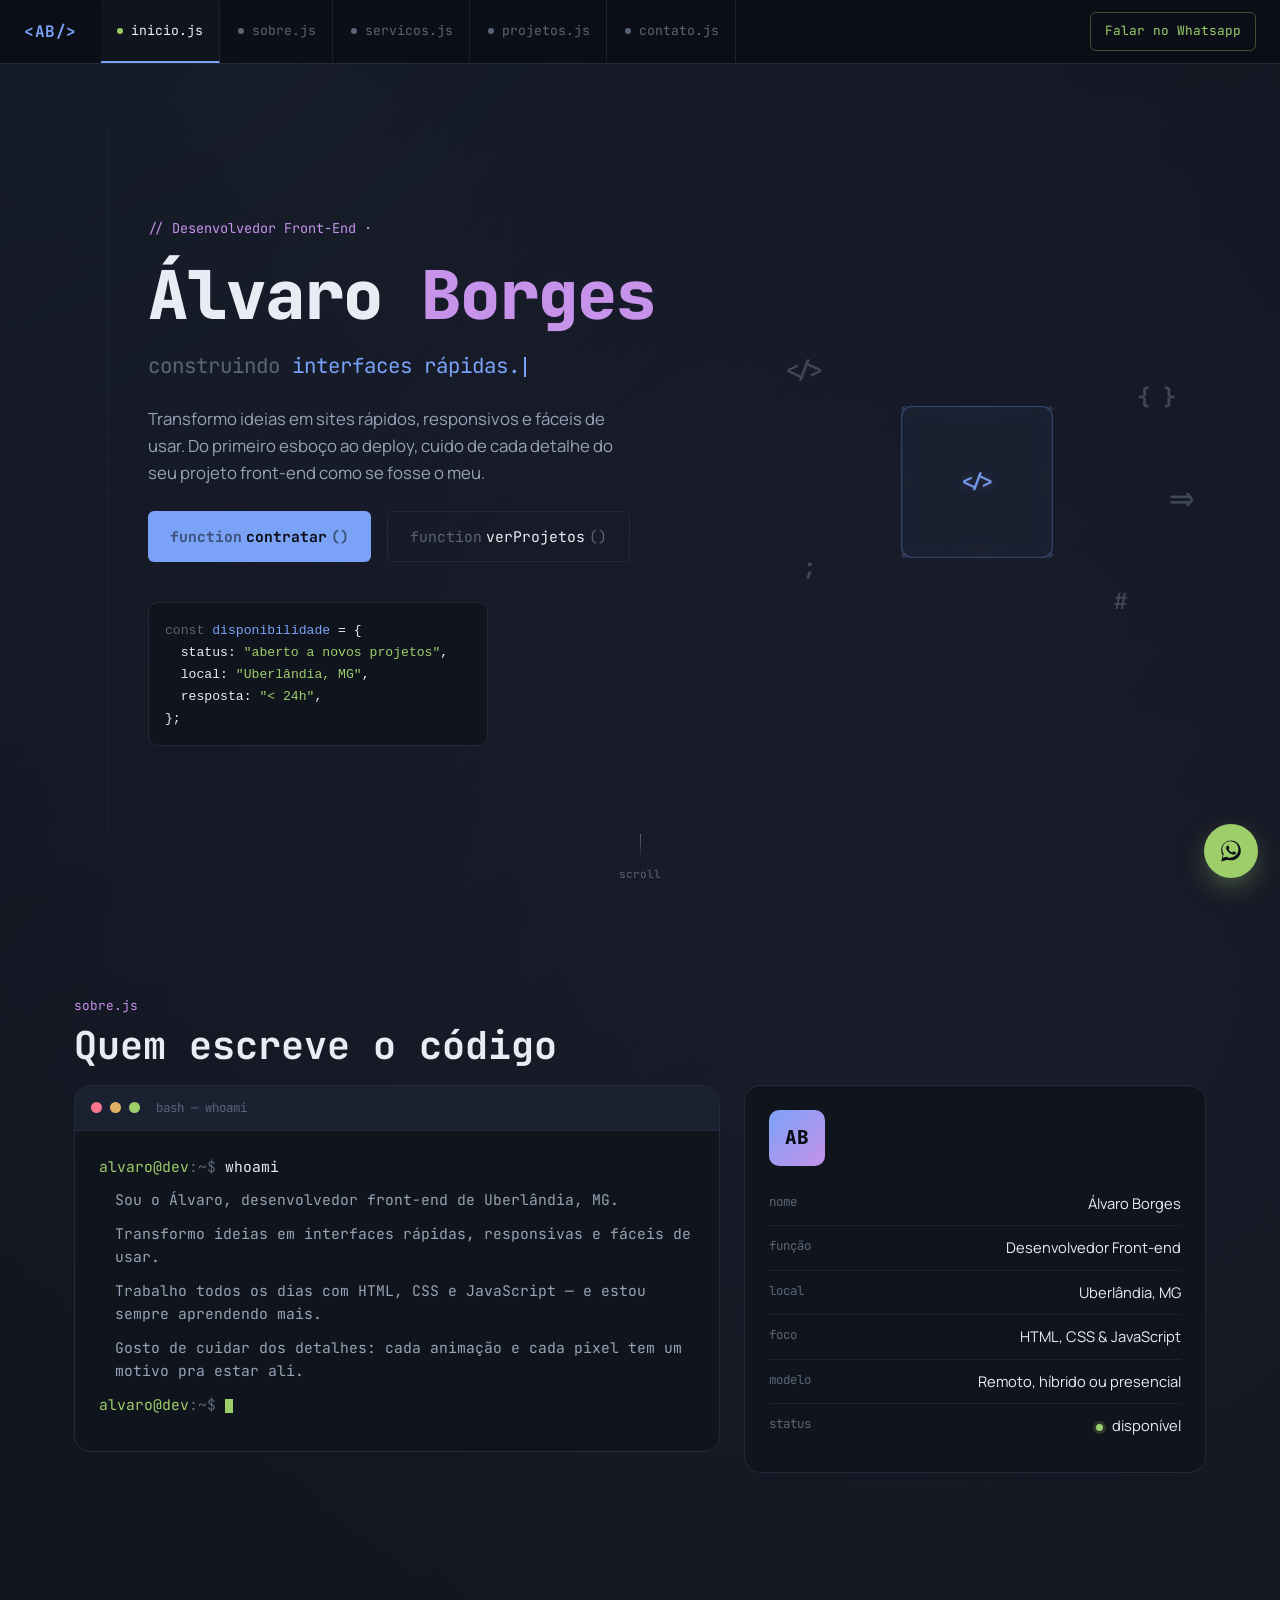
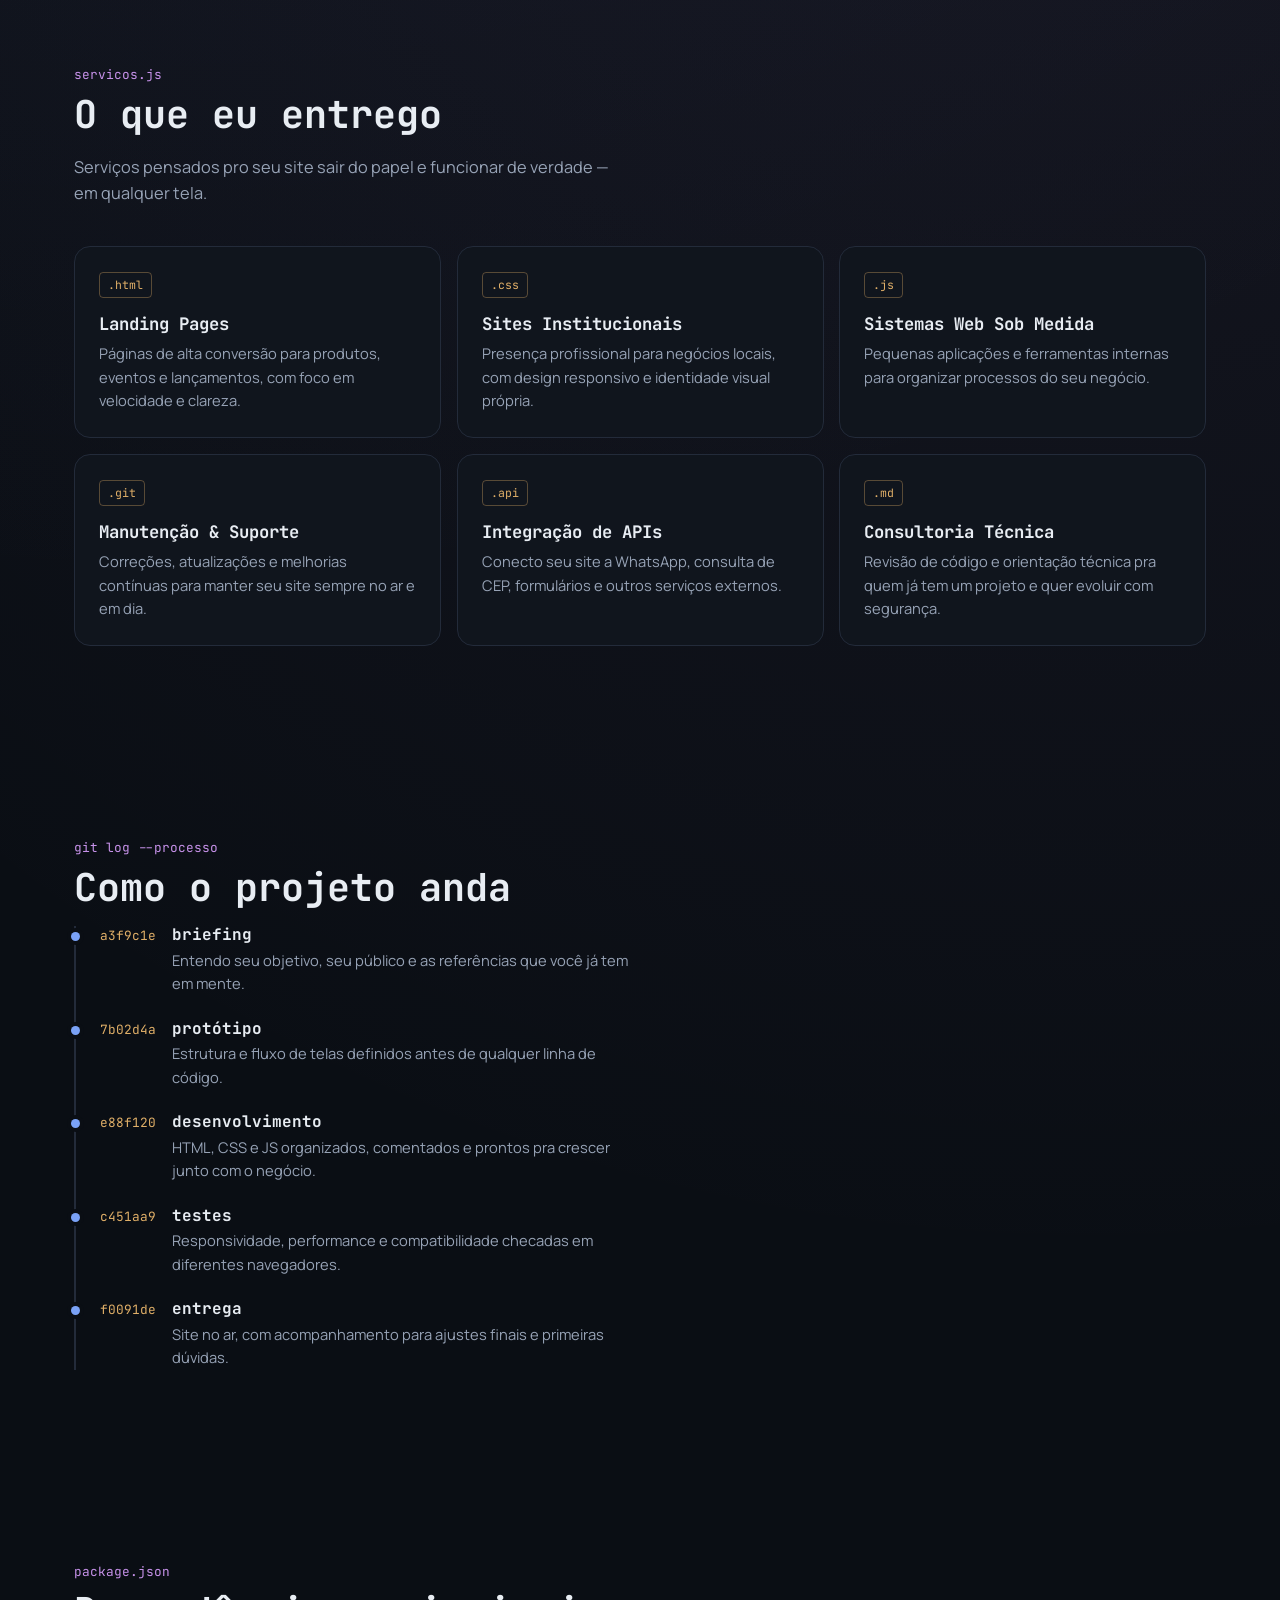
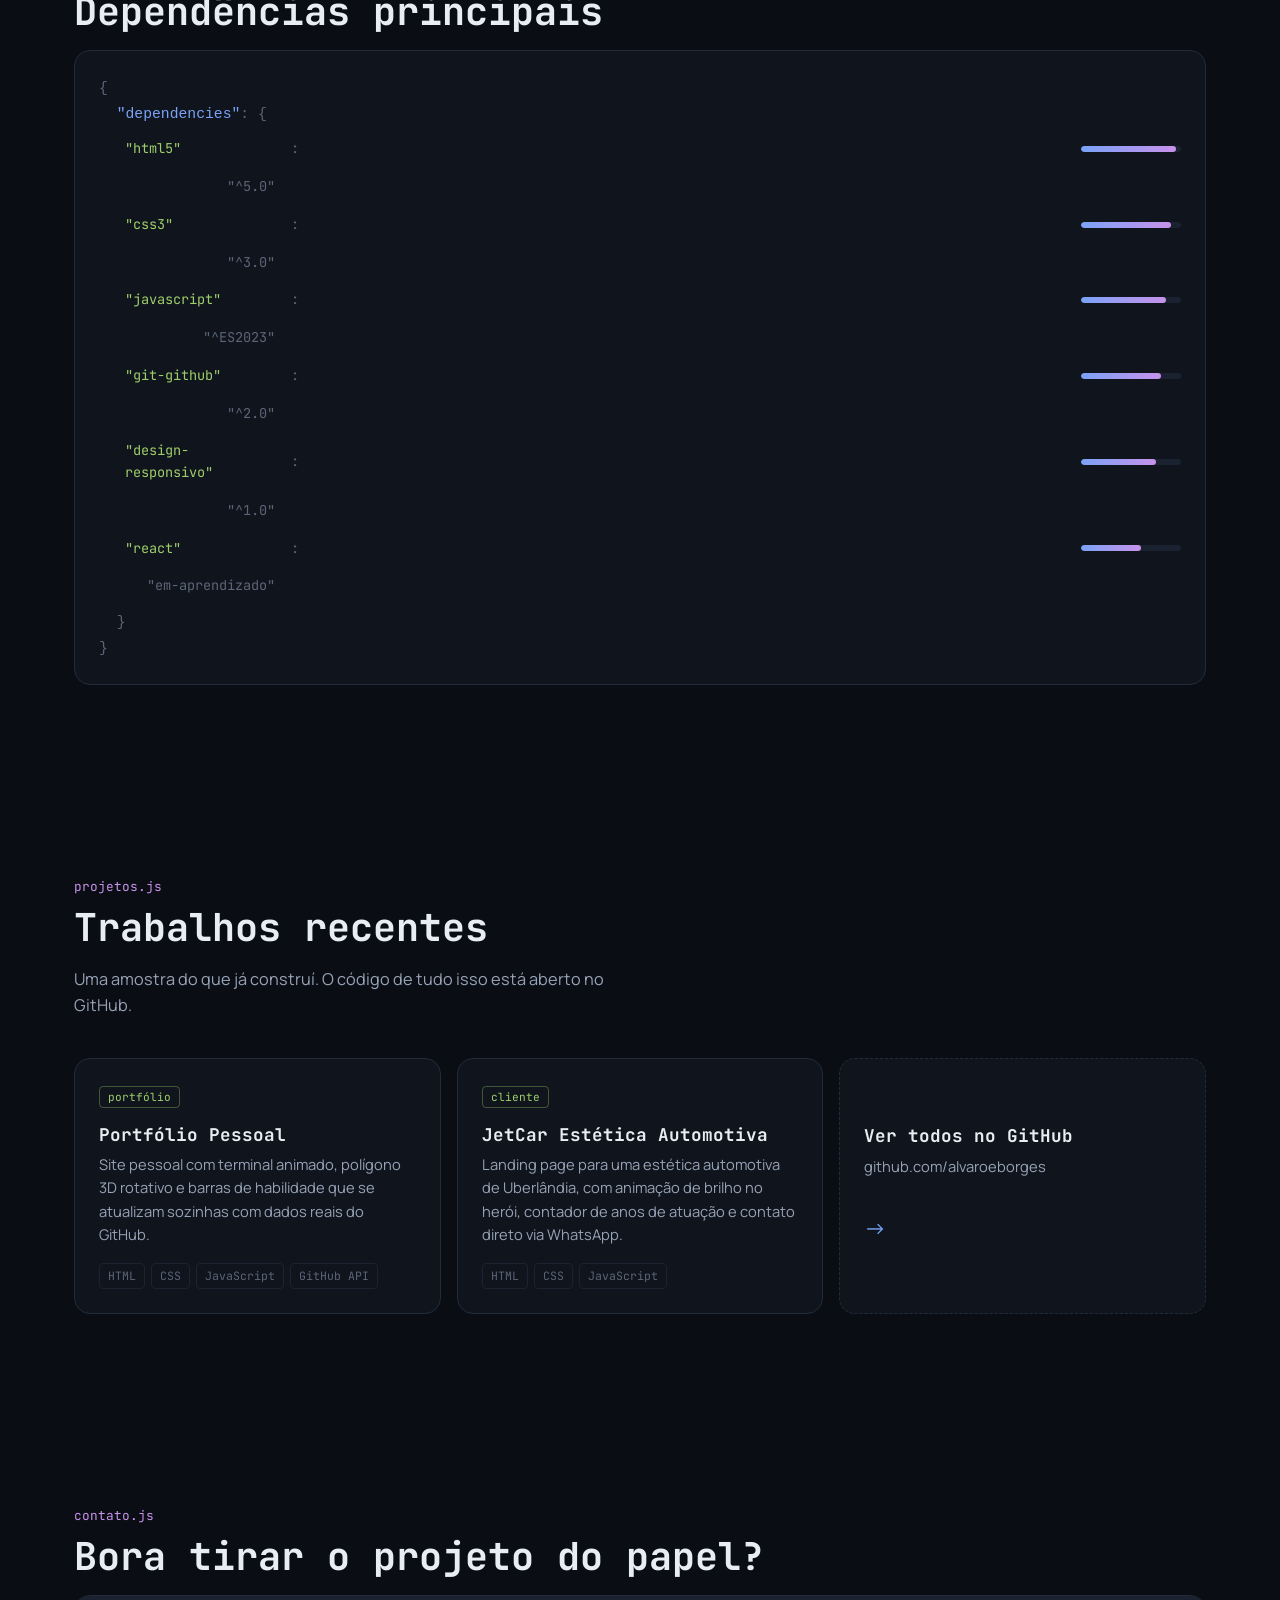
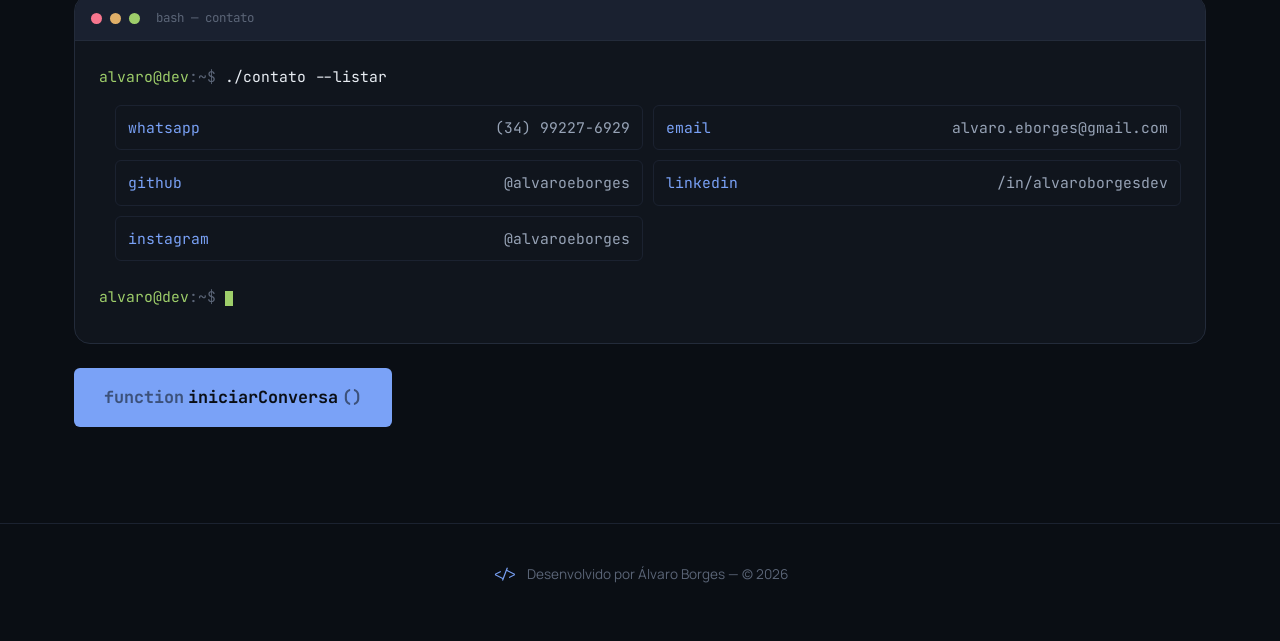
==== index.html @ 5c472846 "primeiro versão" ====
<!DOCTYPE html>
<html lang="pt-BR">
<head>
<meta charset="UTF-8">
<meta name="viewport" content="width=device-width, initial-scale=1.0">
<title>Álvaro Borges — Desenvolvedor Front-end</title>
<meta name="description" content="Álvaro Borges, desenvolvedor front-end em Uberlândia, MG. Landing pages, sites institucionais e sistemas web sob medida.">
<link rel="icon" href="data:image/svg+xml,%3Csvg xmlns='http://www.w3.org/2000/svg' viewBox='0 0 100 100'%3E%3Crect width='100' height='100' rx='20' fill='%230a0e14'/%3E%3Ctext x='50' y='62' font-size='40' font-family='monospace' fill='%237aa2f7' text-anchor='middle'%3E%3C/%3E%3C/text%3E%3C/svg%3E">
<link rel="preconnect" href="https://fonts.googleapis.com">
<link rel="preconnect" href="https://fonts.gstatic.com" crossorigin>
<link href="https://fonts.googleapis.com/css2?family=JetBrains+Mono:wght@400;500;600;700;800&family=Manrope:wght@400;500;600;700;800&display=swap" rel="stylesheet">
<link rel="stylesheet" href="style.css">
</head>
<body>

<!-- ===== BARRA DE ABAS (NAVEGAÇÃO) ===== -->
<header class="tabbar" id="tabbar">
  <div class="tabbar__brand">
    <span class="tabbar__logo">&lt;AB/&gt;</span>
  </div>
  <nav class="tabbar__tabs" aria-label="Navegação principal">
    <a href="#inicio" class="tab is-active" data-tab="inicio">
      <span class="tab__dot"></span> inicio.js
    </a>
    <a href="#sobre" class="tab" data-tab="sobre">
      <span class="tab__dot"></span> sobre.js
    </a>
    <a href="#servicos" class="tab" data-tab="servicos">
      <span class="tab__dot"></span> servicos.js
    </a>
    <a href="#projetos" class="tab" data-tab="projetos">
      <span class="tab__dot"></span> projetos.js
    </a>
    <a href="#contato" class="tab" data-tab="contato">
      <span class="tab__dot"></span> contato.js
    </a>
  </nav>
  <a class="tabbar__cta" href="https://wa.me/5534992276929?text=Ol%C3%A1%2C%20Alvaro!%20Vi%20seu%20site%20e%20quero%20conversar%20sobre%20um%20projeto." target="_blank" rel="noopener">
    Falar no Whatsapp
  </a>
</header>

<main>

  <!-- ===== HERO ===== -->
  <section id="inicio" class="hero">
    <div class="hero__gutter" aria-hidden="true"></div>

    <div class="hero__content">
      <p class="eyebrow reveal">// Desenvolvedor Front-End · </p>

      <h1 class="hero__title reveal">
        Álvaro <span class="text-purple">Borges</span>
      </h1>

      <p class="hero__typed reveal">
        <span class="text-dim">construindo</span>
        <span id="typedText" class="text-blue"></span><span class="cursor" aria-hidden="true"></span>
      </p>

      <p class="hero__lead reveal">
        Transformo ideias em sites rápidos, responsivos e fáceis de usar.
        Do primeiro esboço ao deploy, cuido de cada detalhe do seu projeto
        front-end como se fosse o meu.
      </p>

      <div class="hero__cta reveal">
        <a href="https://wa.me/5534992276929?text=Ol%C3%A1%2C%20Alvaro!%20Vi%20seu%20site%20e%20quero%20conversar%20sobre%20um%20projeto." class="btn btn--primary" target="_blank" rel="noopener">
          <span class="text-dim">function</span> contratar<span class="text-dim">()</span>
        </a>
        <a href="#projetos" class="btn btn--ghost">
          <span class="text-dim">function</span> verProjetos<span class="text-dim">()</span>
        </a>
      </div>

      <div class="hero__meta reveal" aria-hidden="true">
        <pre class="code-chip"><code><span class="text-dim">const</span> <span class="text-blue">disponibilidade</span> = {
  status: <span class="text-green">"aberto a novos projetos"</span>,
  local: <span class="text-green">"Uberlândia, MG"</span>,
  resposta: <span class="text-green">"&lt; 24h"</span>,
};</code></pre>
      </div>
    </div>

    <div class="hero__scene" aria-hidden="true">
      <div class="cube-stage" id="cubeStage">
        <div class="cube">
          <div class="cube__face cube__face--front">&lt;/&gt;</div>
          <div class="cube__face cube__face--back">{ }</div>
          <div class="cube__face cube__face--right">JS</div>
          <div class="cube__face cube__face--left">CSS</div>
          <div class="cube__face cube__face--top">HTML</div>
          <div class="cube__face cube__face--bottom">GIT</div>
        </div>
      </div>
      <span class="floating-symbol" data-depth="0.6" style="top:12%; left:8%;">&lt;/&gt;</span>
      <span class="floating-symbol" data-depth="0.3" style="top:70%; left:12%;">;</span>
      <span class="floating-symbol" data-depth="0.5" style="top:20%; left:85%;">{ }</span>
      <span class="floating-symbol" data-depth="0.4" style="top:80%; left:80%;">#</span>
      <span class="floating-symbol" data-depth="0.7" style="top:50%; left:92%;">=&gt;</span>
    </div>

    <a href="#sobre" class="scroll-hint" aria-label="Rolar para a próxima seção">
      <span></span> scroll
    </a>
  </section>

  <!-- ===== SOBRE ===== -->
  <section id="sobre" class="sobre">
    <p class="section-eyebrow reveal">sobre.js</p>
    <h2 class="section-title reveal">Quem escreve o código</h2>

    <div class="sobre__grid">
      <div class="terminal reveal">
        <div class="terminal__header">
          <span class="dot dot--red"></span>
          <span class="dot dot--yellow"></span>
          <span class="dot dot--green"></span>
          <span class="terminal__title">bash — whoami</span>
        </div>
        <div class="terminal__body" id="terminalBody">
          <p class="term-line"><span class="prompt">alvaro@dev</span><span class="text-dim">:~$</span> whoami</p>
          <p class="term-out" data-line>Sou o Álvaro, desenvolvedor front-end de Uberlândia, MG.</p>
          <p class="term-out" data-line>Transformo ideias em interfaces rápidas, responsivas e fáceis de usar.</p>
          <p class="term-out" data-line>Trabalho todos os dias com HTML, CSS e JavaScript — e estou sempre aprendendo mais.</p>
          <p class="term-out" data-line>Gosto de cuidar dos detalhes: cada animação e cada pixel tem um motivo pra estar ali.</p>
          <p class="term-line"><span class="prompt">alvaro@dev</span><span class="text-dim">:~$</span> <span class="term-cursor"></span></p>
        </div>
      </div>

      <div class="profile-card reveal">
        <div class="profile-card__avatar">AB</div>
        <dl class="profile-card__facts">
          <div><dt>nome</dt><dd>Álvaro Borges</dd></div>
          <div><dt>função</dt><dd>Desenvolvedor Front-end</dd></div>
          <div><dt>local</dt><dd>Uberlândia, MG</dd></div>
          <div><dt>foco</dt><dd>HTML, CSS &amp; JavaScript</dd></div>
          <div><dt>modelo</dt><dd>Remoto, híbrido ou presencial</dd></div>
          <div><dt>status</dt><dd><span class="status-dot"></span> disponível</dd></div>
        </dl>
      </div>
    </div>
  </section>

  <!-- ===== SERVIÇOS ===== -->
  <section id="servicos" class="servicos">
    <p class="section-eyebrow reveal">servicos.js</p>
    <h2 class="section-title reveal">O que eu entrego</h2>
    <p class="section-lead reveal">Serviços pensados pro seu site sair do papel e funcionar de verdade — em qualquer tela.</p>

    <div class="cards-grid">
      <article class="service-card reveal" data-tilt>
        <span class="service-card__tag">.html</span>
        <h3>Landing Pages</h3>
        <p>Páginas de alta conversão para produtos, eventos e lançamentos, com foco em velocidade e clareza.</p>
      </article>

      <article class="service-card reveal" data-tilt>
        <span class="service-card__tag">.css</span>
        <h3>Sites Institucionais</h3>
        <p>Presença profissional para negócios locais, com design responsivo e identidade visual própria.</p>
      </article>

      <article class="service-card reveal" data-tilt>
        <span class="service-card__tag">.js</span>
        <h3>Sistemas Web Sob Medida</h3>
        <p>Pequenas aplicações e ferramentas internas para organizar processos do seu negócio.</p>
      </article>

      <article class="service-card reveal" data-tilt>
        <span class="service-card__tag">.git</span>
        <h3>Manutenção &amp; Suporte</h3>
        <p>Correções, atualizações e melhorias contínuas para manter seu site sempre no ar e em dia.</p>
      </article>

      <article class="service-card reveal" data-tilt>
        <span class="service-card__tag">.api</span>
        <h3>Integração de APIs</h3>
        <p>Conecto seu site a WhatsApp, consulta de CEP, formulários e outros serviços externos.</p>
      </article>

      <article class="service-card reveal" data-tilt>
        <span class="service-card__tag">.md</span>
        <h3>Consultoria Técnica</h3>
        <p>Revisão de código e orientação técnica pra quem já tem um projeto e quer evoluir com segurança.</p>
      </article>
    </div>
  </section>

  <!-- ===== PROCESSO (git log) ===== -->
  <section id="processo" class="processo">
    <p class="section-eyebrow reveal">git log --processo</p>
    <h2 class="section-title reveal">Como o projeto anda</h2>

    <ol class="gitlog">
      <li class="gitlog__item reveal">
        <span class="gitlog__hash">a3f9c1e</span>
        <div>
          <h3>briefing</h3>
          <p>Entendo seu objetivo, seu público e as referências que você já tem em mente.</p>
        </div>
      </li>
      <li class="gitlog__item reveal">
        <span class="gitlog__hash">7b02d4a</span>
        <div>
          <h3>protótipo</h3>
          <p>Estrutura e fluxo de telas definidos antes de qualquer linha de código.</p>
        </div>
      </li>
      <li class="gitlog__item reveal">
        <span class="gitlog__hash">e88f120</span>
        <div>
          <h3>desenvolvimento</h3>
          <p>HTML, CSS e JS organizados, comentados e prontos pra crescer junto com o negócio.</p>
        </div>
      </li>
      <li class="gitlog__item reveal">
        <span class="gitlog__hash">c451aa9</span>
        <div>
          <h3>testes</h3>
          <p>Responsividade, performance e compatibilidade checadas em diferentes navegadores.</p>
        </div>
      </li>
      <li class="gitlog__item reveal">
        <span class="gitlog__hash">f0091de</span>
        <div>
          <h3>entrega</h3>
          <p>Site no ar, com acompanhamento para ajustes finais e primeiras dúvidas.</p>
        </div>
      </li>
    </ol>
  </section>

  <!-- ===== STACK ===== -->
  <section id="stack" class="stack">
    <p class="section-eyebrow reveal">package.json</p>
    <h2 class="section-title reveal">Dependências principais</h2>

    <div class="stack__panel reveal">
      <pre class="stack__code"><code><span class="text-dim">{</span>
  <span class="text-blue">"dependencies"</span><span class="text-dim">:</span> <span class="text-dim">{</span></code></pre>

      <ul class="stack__list">
        <li class="stack__row" data-level="95">
          <span class="stack__name">"html5"</span><span class="text-dim">:</span>
          <span class="stack__bar"><span class="stack__fill"></span></span>
          <span class="stack__value">"^5.0"</span>
        </li>
        <li class="stack__row" data-level="90">
          <span class="stack__name">"css3"</span><span class="text-dim">:</span>
          <span class="stack__bar"><span class="stack__fill"></span></span>
          <span class="stack__value">"^3.0"</span>
        </li>
        <li class="stack__row" data-level="85">
          <span class="stack__name">"javascript"</span><span class="text-dim">:</span>
          <span class="stack__bar"><span class="stack__fill"></span></span>
          <span class="stack__value">"^ES2023"</span>
        </li>
        <li class="stack__row" data-level="80">
          <span class="stack__name">"git-github"</span><span class="text-dim">:</span>
          <span class="stack__bar"><span class="stack__fill"></span></span>
          <span class="stack__value">"^2.0"</span>
        </li>
        <li class="stack__row" data-level="75">
          <span class="stack__name">"design-responsivo"</span><span class="text-dim">:</span>
          <span class="stack__bar"><span class="stack__fill"></span></span>
          <span class="stack__value">"^1.0"</span>
        </li>
        <li class="stack__row" data-level="60">
          <span class="stack__name">"react"</span><span class="text-dim">:</span>
          <span class="stack__bar"><span class="stack__fill"></span></span>
          <span class="stack__value">"em-aprendizado"</span>
        </li>
      </ul>

      <pre class="stack__code"><code>  <span class="text-dim">}</span>
<span class="text-dim">}</span></code></pre>
    </div>
  </section>

  <!-- ===== PROJETOS ===== -->
  <section id="projetos" class="projetos">
    <p class="section-eyebrow reveal">projetos.js</p>
    <h2 class="section-title reveal">Trabalhos recentes</h2>
    <p class="section-lead reveal">Uma amostra do que já construí. O código de tudo isso está aberto no GitHub.</p>

    <div class="cards-grid cards-grid--projects">
      <article class="project-card reveal">
        <div class="project-card__top">
          <span class="project-card__tag">portfólio</span>
        </div>
        <h3>Portfólio Pessoal</h3>
        <p>Site pessoal com terminal animado, polígono 3D rotativo e barras de habilidade que se atualizam sozinhas com dados reais do GitHub.</p>
        <ul class="project-card__stack">
          <li>HTML</li><li>CSS</li><li>JavaScript</li><li>GitHub API</li>
        </ul>
      </article>

      <article class="project-card reveal">
        <div class="project-card__top">
          <span class="project-card__tag">cliente</span>
        </div>
        <h3>JetCar Estética Automotiva</h3>
        <p>Landing page para uma estética automotiva de Uberlândia, com animação de brilho no herói, contador de anos de atuação e contato direto via WhatsApp.</p>
        <ul class="project-card__stack">
          <li>HTML</li><li>CSS</li><li>JavaScript</li>
        </ul>
      </article>

      <a class="project-card project-card--cta reveal" href="https://github.com/alvaroeborges" target="_blank" rel="noopener">
        <h3>Ver todos no GitHub</h3>
        <p>github.com/alvaroeborges</p>
        <span class="project-card__arrow">&rarr;</span>
      </a>
    </div>
  </section>

  <!-- ===== CONTATO ===== -->
  <section id="contato" class="contato">
    <p class="section-eyebrow reveal">contato.js</p>
    <h2 class="section-title reveal">Bora tirar o projeto do papel?</h2>

    <div class="contact-terminal reveal">
      <div class="terminal__header">
        <span class="dot dot--red"></span>
        <span class="dot dot--yellow"></span>
        <span class="dot dot--green"></span>
        <span class="terminal__title">bash — contato</span>
      </div>
      <div class="terminal__body">
        <p class="term-line"><span class="prompt">alvaro@dev</span><span class="text-dim">:~$</span> ./contato --listar</p>

        <div class="contact-links">
          <a class="contact-link" href="https://wa.me/5534992276929?text=Ol%C3%A1%2C%20Alvaro!%20Vi%20seu%20site%20e%20quero%20conversar%20sobre%20um%20projeto." target="_blank" rel="noopener">
            <span class="contact-link__key">whatsapp</span>
            <span class="contact-link__val">(34) 99227-6929</span>
          </a>
          <a class="contact-link" href="mailto:alvaro.eborges@gmail.com">
            <span class="contact-link__key">email</span>
            <span class="contact-link__val">alvaro.eborges@gmail.com</span>
          </a>
          <a class="contact-link" href="https://github.com/alvaroeborges" target="_blank" rel="noopener">
            <span class="contact-link__key">github</span>
            <span class="contact-link__val">@alvaroeborges</span>
          </a>
          <a class="contact-link" href="https://www.linkedin.com/in/alvaroborgesdev" target="_blank" rel="noopener">
            <span class="contact-link__key">linkedin</span>
            <span class="contact-link__val">/in/alvaroborgesdev</span>
          </a>
          <a class="contact-link" href="https://www.instagram.com/alvaroeborges/" target="_blank" rel="noopener">
            <span class="contact-link__key">instagram</span>
            <span class="contact-link__val">@alvaroeborges</span>
          </a>
        </div>

        <p class="term-line"><span class="prompt">alvaro@dev</span><span class="text-dim">:~$</span> <span class="term-cursor"></span></p>
      </div>
    </div>

    <a href="https://wa.me/5534992276929?text=Ol%C3%A1%2C%20Alvaro!%20Vi%20seu%20site%20e%20quero%20conversar%20sobre%20um%20projeto." class="btn btn--primary btn--big reveal" target="_blank" rel="noopener">
      <span class="text-dim">function</span> iniciarConversa<span class="text-dim">()</span>
    </a>
  </section>

</main>

<footer class="footer">
  <span class="footer__logo">&lt;/&gt;</span>
  <p>Desenvolvido por Álvaro Borges — © <span id="year"></span></p>
</footer>

<a href="https://wa.me/5534992276929?text=Ol%C3%A1%2C%20Alvaro!%20Vi%20seu%20site%20e%20quero%20conversar%20sobre%20um%20projeto." class="whatsapp-fab" target="_blank" rel="noopener" aria-label="Chamar no WhatsApp">
  <svg viewBox="0 0 32 32" width="26" height="26" fill="currentColor" aria-hidden="true">
    <path d="M16.01 3C9.38 3 4 8.35 4 14.94c0 2.3.65 4.44 1.78 6.27L4 29l8.03-2.1a12.9 12.9 0 0 0 4 .63c6.63 0 12-5.35 12-11.94C28.03 8.35 22.66 3 16.01 3zm0 21.7c-1.85 0-3.58-.5-5.08-1.38l-.36-.21-4.77 1.25 1.28-4.66-.24-.38a9.9 9.9 0 0 1-1.55-5.38c0-5.46 4.47-9.9 9.97-9.9 5.5 0 9.97 4.44 9.97 9.9 0 5.46-4.47 9.9-9.97 9.9zm5.46-7.4c-.3-.15-1.77-.87-2.04-.97-.27-.1-.47-.15-.67.15-.2.3-.77.97-.94 1.17-.17.2-.35.22-.65.07-.3-.15-1.25-.46-2.38-1.46-.88-.78-1.47-1.75-1.65-2.05-.17-.3-.02-.46.13-.6.13-.13.3-.35.45-.52.15-.17.2-.3.3-.5.1-.2.05-.37-.02-.52-.07-.15-.67-1.6-.92-2.2-.24-.57-.49-.5-.67-.5h-.57c-.2 0-.52.07-.79.37-.27.3-1.04 1.02-1.04 2.48 0 1.46 1.07 2.87 1.22 3.07.15.2 2.1 3.2 5.07 4.49.71.31 1.26.49 1.69.63.71.22 1.35.19 1.86.12.57-.09 1.77-.72 2.02-1.42.25-.7.25-1.3.17-1.42-.07-.12-.27-.2-.57-.35z"/>
  </svg>
</a>

<script src="script.js"></script>
</body>
</html>
---- style.css ----
/* =========================================================
   ÁLVARO BORGES — LANDING PAGE
   Conceito: a página como um editor de código.
   Paleta baseada em syntax highlighting (tema escuro),
   abas de editor como navegação, gutter de linhas no herói,
   terminal para "sobre" e "contato", git log como processo.
   ========================================================= */

:root {
  /* --- cores base --- */
  --bg-void: #0a0e14;
  --bg-panel: #10151d;
  --bg-elevated: #1a2130;
  --border-line: #232b3a;
  --border-soft: #1b2230;

  --text-primary: #e8edf3;
  --text-secondary: #97a3b6;
  --text-dim: #5b6577;

  /* --- paleta "syntax" (assume o papel de accent) --- */
  --accent-purple: #c792ea;  /* keywords / marca */
  --accent-blue: #7aa2f7;    /* funções / links */
  --accent-green: #9ece6a;   /* strings / sucesso */
  --accent-orange: #e0af68;  /* números / avisos */
  --accent-red: #f7768e;     /* atenção, pontual */

  /* --- tipografia --- */
  --font-mono: 'JetBrains Mono', 'Courier New', monospace;
  --font-sans: 'Manrope', -apple-system, BlinkMacSystemFont, sans-serif;

  /* --- espaçamento --- */
  --space-1: 0.5rem;
  --space-2: 1rem;
  --space-3: 1.5rem;
  --space-4: 2.5rem;
  --space-5: 4rem;
  --space-6: 6rem;

  --radius-sm: 6px;
  --radius-md: 10px;
  --radius-lg: 16px;

  --header-h: 64px;
  --max-w: 1180px;
}

/* =========================================================
   RESET
   ========================================================= */
*, *::before, *::after { box-sizing: border-box; }

html {
  scroll-behavior: smooth;
  scroll-padding-top: calc(var(--header-h) + 16px);
}

body {
  margin: 0;
  background: var(--bg-void);
  background-image:
    radial-gradient(circle at 15% 0%, rgba(122, 162, 247, 0.08), transparent 40%),
    radial-gradient(circle at 85% 20%, rgba(199, 146, 234, 0.07), transparent 40%);
  color: var(--text-primary);
  font-family: var(--font-sans);
  line-height: 1.6;
  -webkit-font-smoothing: antialiased;
}

h1, h2, h3 { font-family: var(--font-mono); margin: 0; line-height: 1.15; }
p { margin: 0; }
ul, ol, dl { margin: 0; padding: 0; list-style: none; }
a { color: inherit; text-decoration: none; }
button { font-family: inherit; cursor: pointer; }
img { max-width: 100%; display: block; }

a:focus-visible,
button:focus-visible,
.tab:focus-visible {
  outline: 2px solid var(--accent-blue);
  outline-offset: 3px;
  border-radius: 4px;
}

.text-purple { color: var(--accent-purple); }
.text-blue   { color: var(--accent-blue); }
.text-green  { color: var(--accent-green); }
.text-orange { color: var(--accent-orange); }
.text-dim    { color: var(--text-dim); }

/* =========================================================
   BARRA DE ABAS (HEADER / NAV)
   ========================================================= */
.tabbar {
  position: sticky;
  top: 0;
  z-index: 100;
  height: var(--header-h);
  display: flex;
  align-items: center;
  gap: var(--space-3);
  padding: 0 var(--space-3);
  background: rgba(10, 14, 20, 0.85);
  backdrop-filter: blur(10px);
  -webkit-backdrop-filter: blur(10px);
  border-bottom: 1px solid var(--border-line);
}

.tabbar__brand { flex: 0 0 auto; }
.tabbar__logo {
  font-family: var(--font-mono);
  font-weight: 700;
  color: var(--accent-blue);
  letter-spacing: 0.5px;
}

.tabbar__tabs {
  display: flex;
  align-items: stretch;
  gap: 2px;
  overflow-x: auto;
  scrollbar-width: none;
  flex: 1 1 auto;
  height: 100%;
}
.tabbar__tabs::-webkit-scrollbar { display: none; }

.tab {
  display: flex;
  align-items: center;
  gap: 8px;
  padding: 0 var(--space-2);
  font-family: var(--font-mono);
  font-size: 0.82rem;
  color: var(--text-dim);
  white-space: nowrap;
  border-bottom: 2px solid transparent;
  border-right: 1px solid var(--border-soft);
  transition: color 0.2s ease, background 0.2s ease;
}
.tab:hover { color: var(--text-secondary); background: rgba(255,255,255,0.02); }
.tab.is-active {
  color: var(--text-primary);
  border-bottom-color: var(--accent-blue);
  background: var(--bg-panel);
}
.tab__dot {
  width: 6px; height: 6px;
  border-radius: 50%;
  background: var(--text-dim);
  flex: none;
}
.tab.is-active .tab__dot { background: var(--accent-green); }

.tabbar__cta {
  flex: 0 0 auto;
  font-family: var(--font-mono);
  font-size: 0.8rem;
  color: var(--accent-green);
  border: 1px solid rgba(158, 206, 106, 0.35);
  padding: 8px 14px;
  border-radius: var(--radius-sm);
  transition: background 0.2s ease, transform 0.2s ease;
  white-space: nowrap;
}
.tabbar__cta:hover { background: rgba(158, 206, 106, 0.1); transform: translateY(-1px); }

@media (max-width: 720px) {
  .tabbar__cta { display: none; }
}

/* =========================================================
   UTILITÁRIOS DE SEÇÃO
   ========================================================= */
main > section {
  max-width: var(--max-w);
  margin: 0 auto;
  padding: var(--space-6) var(--space-3);
}

.section-eyebrow {
  font-family: var(--font-mono);
  font-size: 0.8rem;
  color: var(--accent-purple);
  margin-bottom: var(--space-1);
}
.section-title {
  font-size: clamp(1.7rem, 3vw, 2.4rem);
  font-weight: 700;
  margin-bottom: var(--space-2);
}
.section-lead {
  color: var(--text-secondary);
  max-width: 55ch;
  margin-bottom: var(--space-4);
  font-size: 1.02rem;
}

/* reveal ao rolar */
.reveal {
  opacity: 0;
  transform: translateY(24px);
  transition: opacity 0.7s ease, transform 0.7s ease;
}
.reveal.is-visible { opacity: 1; transform: translateY(0); }

/* =========================================================
   HERO
   ========================================================= */
.hero {
  position: relative;
  display: grid;
  grid-template-columns: auto 1.1fr 0.9fr;
  align-items: center;
  gap: var(--space-4);
  min-height: calc(100vh - var(--header-h));
  padding-top: var(--space-5);
  padding-bottom: var(--space-5);
}

.hero__gutter {
  align-self: stretch;
  width: 34px;
  border-right: 1px solid var(--border-soft);
  position: relative;
  counter-reset: line;
}
.hero__gutter::before {
  content: '';
  position: absolute;
  inset: 0;
  background-image: repeating-linear-gradient(
    to bottom,
    transparent 0,
    transparent 27px,
    var(--border-soft) 27px,
    var(--border-soft) 28px
  );
  opacity: 0.5;
}
.hero__gutter {
  display: flex;
  flex-direction: column;
  font-family: var(--font-mono);
  font-size: 0.7rem;
  color: var(--text-dim);
  padding-top: 4px;
}
.hero__gutter span { height: 28px; display: block; }

.eyebrow {
  font-family: var(--font-mono);
  color: var(--accent-purple);
  font-size: 0.85rem;
  margin-bottom: var(--space-2);
}

.hero__title {
  font-size: clamp(2.4rem, 6vw, 4.2rem);
  font-weight: 800;
  letter-spacing: -1px;
  margin-bottom: var(--space-2);
}

.hero__typed {
  font-family: var(--font-mono);
  font-size: clamp(1rem, 2vw, 1.3rem);
  margin-bottom: var(--space-3);
  min-height: 1.6em;
}
.cursor {
  display: inline-block;
  width: 2px;
  height: 1em;
  background: var(--accent-blue);
  margin-left: 4px;
  vertical-align: middle;
  animation: blink 1s steps(1) infinite;
}
@keyframes blink { 50% { opacity: 0; } }

.hero__lead {
  color: var(--text-secondary);
  max-width: 48ch;
  margin-bottom: var(--space-3);
  font-size: 1.05rem;
}

.hero__cta {
  display: flex;
  flex-wrap: wrap;
  gap: var(--space-2);
  margin-bottom: var(--space-4);
}

.btn {
  font-family: var(--font-mono);
  font-size: 0.92rem;
  padding: 13px 22px;
  border-radius: var(--radius-sm);
  display: inline-flex;
  align-items: center;
  gap: 4px;
  transition: transform 0.2s ease, box-shadow 0.2s ease, background 0.2s ease;
}
.btn--primary {
  background: var(--accent-blue);
  color: #0a0e14;
  font-weight: 700;
}
.btn--primary:hover { transform: translateY(-2px); box-shadow: 0 10px 30px -12px rgba(122,162,247,0.6); }
.btn--primary .text-dim { color: rgba(10,14,20,0.55); }
.btn--ghost {
  border: 1px solid var(--border-line);
  color: var(--text-primary);
}
.btn--ghost:hover { border-color: var(--accent-blue); background: rgba(122,162,247,0.06); }
.btn--big { font-size: 1.05rem; padding: 16px 30px; }

.code-chip {
  margin: 0;
  background: var(--bg-panel);
  border: 1px solid var(--border-line);
  border-radius: var(--radius-md);
  padding: var(--space-2);
  font-family: var(--font-mono);
  font-size: 0.82rem;
  color: var(--text-primary);
  overflow-x: auto;
  max-width: 340px;
}

/* --- cena 3D do herói --- */
.hero__scene {
  position: relative;
  height: 340px;
  perspective: 900px;
}

.cube-stage {
  position: absolute;
  inset: 0;
  display: flex;
  align-items: center;
  justify-content: center;
  transform-style: preserve-3d;
  transition: transform 0.15s ease-out;
}

.cube {
  position: relative;
  width: 140px;
  height: 140px;
  transform-style: preserve-3d;
  animation: spin 16s linear infinite;
}
@keyframes spin {
  from { transform: rotateX(0) rotateY(0); }
  to   { transform: rotateX(360deg) rotateY(360deg); }
}

.cube__face {
  position: absolute;
  width: 140px;
  height: 140px;
  display: flex;
  align-items: center;
  justify-content: center;
  font-family: var(--font-mono);
  font-weight: 700;
  font-size: 1.1rem;
  background: rgba(26, 33, 48, 0.75);
  border: 1px solid rgba(122, 162, 247, 0.35);
  border-radius: var(--radius-md);
  backdrop-filter: blur(4px);
  color: var(--accent-blue);
}
.cube__face--front  { transform: translateZ(70px); color: var(--accent-blue); }
.cube__face--back   { transform: translateZ(-70px) rotateY(180deg); color: var(--accent-purple); }
.cube__face--right  { transform: rotateY(90deg) translateZ(70px); color: var(--accent-orange); }
.cube__face--left   { transform: rotateY(-90deg) translateZ(70px); color: var(--accent-green); }
.cube__face--top    { transform: rotateX(90deg) translateZ(70px); color: var(--accent-purple); }
.cube__face--bottom { transform: rotateX(-90deg) translateZ(70px); color: var(--accent-red); }

.floating-symbol {
  position: absolute;
  font-family: var(--font-mono);
  font-weight: 700;
  color: var(--text-dim);
  opacity: 0.6;
  font-size: 1.4rem;
  animation: float 6s ease-in-out infinite;
  will-change: transform;
}
.floating-symbol:nth-child(odd) { animation-duration: 7.5s; }
@keyframes float {
  0%, 100% { transform: translateY(0); }
  50% { transform: translateY(-18px); }
}

.scroll-hint {
  position: absolute;
  bottom: var(--space-2);
  left: 50%;
  transform: translateX(-50%);
  display: flex;
  flex-direction: column;
  align-items: center;
  gap: 6px;
  font-family: var(--font-mono);
  font-size: 0.7rem;
  color: var(--text-dim);
}
.scroll-hint span {
  width: 1px; height: 26px;
  background: linear-gradient(to bottom, var(--text-dim), transparent);
  animation: scrolldown 1.8s ease-in-out infinite;
}
@keyframes scrolldown {
  0% { transform: scaleY(0); transform-origin: top; opacity: 0; }
  40% { transform: scaleY(1); transform-origin: top; opacity: 1; }
  60% { transform: scaleY(1); transform-origin: bottom; opacity: 1; }
  100% { transform: scaleY(0); transform-origin: bottom; opacity: 0; }
}

@media (max-width: 980px) {
  .hero { grid-template-columns: 1fr; padding-top: var(--space-4); }
  .hero__gutter { display: none; }
  .hero__scene { height: 260px; order: -1; }
  .scroll-hint { display: none; }
}

/* =========================================================
   TERMINAL (usado em Sobre e Contato)
   ========================================================= */
.terminal, .contact-terminal {
  background: var(--bg-panel);
  border: 1px solid var(--border-line);
  border-radius: var(--radius-lg);
  overflow: hidden;
}
.terminal__header {
  display: flex;
  align-items: center;
  gap: 8px;
  padding: 12px 16px;
  background: var(--bg-elevated);
  border-bottom: 1px solid var(--border-line);
}
.dot { width: 11px; height: 11px; border-radius: 50%; }
.dot--red { background: var(--accent-red); }
.dot--yellow { background: var(--accent-orange); }
.dot--green { background: var(--accent-green); }
.terminal__title {
  margin-left: 8px;
  font-family: var(--font-mono);
  font-size: 0.78rem;
  color: var(--text-dim);
}
.terminal__body {
  padding: var(--space-3);
  font-family: var(--font-mono);
  font-size: 0.92rem;
}
.term-line { margin-bottom: 10px; }
.prompt { color: var(--accent-green); }
.term-out {
  color: var(--text-secondary);
  margin: 0 0 10px 0;
  padding-left: 1.1em;
  position: relative;
  min-height: 1.4em;
  opacity: 0;
  transform: translateX(-8px);
  transition: opacity 0.5s ease, transform 0.5s ease;
}
.terminal__body.is-typed .term-out { opacity: 1; transform: none; }
.terminal__body.is-typed .term-out:nth-of-type(1) { transition-delay: 0.1s; }
.terminal__body.is-typed .term-out:nth-of-type(2) { transition-delay: 0.4s; }
.terminal__body.is-typed .term-out:nth-of-type(3) { transition-delay: 0.7s; }
.terminal__body.is-typed .term-out:nth-of-type(4) { transition-delay: 1s; }
.terminal__body.is-typed .term-out:nth-of-type(5) { transition-delay: 1.3s; }
.term-cursor {
  display: inline-block;
  width: 8px; height: 1em;
  background: var(--accent-green);
  vertical-align: middle;
  animation: blink 1s steps(1) infinite;
}

/* =========================================================
   SOBRE
   ========================================================= */
.sobre__grid {
  display: grid;
  grid-template-columns: 1.4fr 1fr;
  gap: var(--space-3);
  align-items: start;
}

.profile-card {
  background: var(--bg-panel);
  border: 1px solid var(--border-line);
  border-radius: var(--radius-lg);
  padding: var(--space-3);
}
.profile-card__avatar {
  width: 56px; height: 56px;
  border-radius: var(--radius-md);
  background: linear-gradient(135deg, var(--accent-blue), var(--accent-purple));
  color: #0a0e14;
  font-family: var(--font-mono);
  font-weight: 800;
  display: flex;
  align-items: center;
  justify-content: center;
  font-size: 1.2rem;
  margin-bottom: var(--space-2);
}
.profile-card__facts div {
  display: flex;
  justify-content: space-between;
  gap: var(--space-2);
  padding: 10px 0;
  border-bottom: 1px solid var(--border-soft);
  font-size: 0.92rem;
}
.profile-card__facts div:last-child { border-bottom: none; }
.profile-card__facts dt {
  color: var(--text-dim);
  font-family: var(--font-mono);
  font-size: 0.78rem;
  text-transform: lowercase;
}
.profile-card__facts dd { margin: 0; color: var(--text-primary); text-align: right; }
.status-dot {
  display: inline-block;
  width: 7px; height: 7px;
  border-radius: 50%;
  background: var(--accent-green);
  margin-right: 6px;
  box-shadow: 0 0 0 3px rgba(158,206,106,0.18);
}

@media (max-width: 860px) {
  .sobre__grid { grid-template-columns: 1fr; }
}

/* =========================================================
   SERVIÇOS / PROJETOS — CARDS
   ========================================================= */
.cards-grid {
  display: grid;
  grid-template-columns: repeat(3, 1fr);
  gap: var(--space-2);
}
@media (max-width: 900px) {
  .cards-grid { grid-template-columns: repeat(2, 1fr); }
}
@media (max-width: 620px) {
  .cards-grid { grid-template-columns: 1fr; }
}

.service-card {
  background: var(--bg-panel);
  border: 1px solid var(--border-line);
  border-radius: var(--radius-lg);
  padding: var(--space-3);
  transform-style: preserve-3d;
  transition: transform 0.25s ease, border-color 0.25s ease, background 0.25s ease;
  will-change: transform;
}
.service-card:hover {
  border-color: rgba(122,162,247,0.4);
  background: var(--bg-elevated);
}
.service-card__tag {
  display: inline-block;
  font-family: var(--font-mono);
  font-size: 0.72rem;
  color: var(--accent-orange);
  border: 1px solid rgba(224,175,104,0.35);
  padding: 3px 8px;
  border-radius: 4px;
  margin-bottom: var(--space-2);
}
.service-card h3 {
  font-size: 1.08rem;
  margin-bottom: 8px;
}
.service-card p {
  color: var(--text-secondary);
  font-size: 0.92rem;
}

.project-card {
  background: var(--bg-panel);
  border: 1px solid var(--border-line);
  border-radius: var(--radius-lg);
  padding: var(--space-3);
  display: flex;
  flex-direction: column;
  transition: border-color 0.25s ease, transform 0.25s ease;
}
.project-card:hover { border-color: rgba(122,162,247,0.4); transform: translateY(-3px); }
.project-card__top { margin-bottom: var(--space-2); }
.project-card__tag {
  font-family: var(--font-mono);
  font-size: 0.7rem;
  color: var(--accent-green);
  border: 1px solid rgba(158,206,106,0.35);
  padding: 3px 8px;
  border-radius: 4px;
}
.project-card h3 { font-size: 1.1rem; margin-bottom: 8px; }
.project-card p { color: var(--text-secondary); font-size: 0.92rem; margin-bottom: var(--space-2); }
.project-card__stack {
  display: flex; flex-wrap: wrap; gap: 6px;
  margin-top: auto;
  font-family: var(--font-mono);
  font-size: 0.72rem;
  color: var(--text-dim);
}
.project-card__stack li { border: 1px solid var(--border-soft); padding: 3px 8px; border-radius: 4px; }

.project-card--cta {
  justify-content: center;
  align-items: flex-start;
  border-style: dashed;
}
.project-card--cta:hover { background: var(--bg-elevated); }
.project-card__arrow {
  font-size: 1.4rem;
  color: var(--accent-blue);
  margin-top: var(--space-2);
  transition: transform 0.2s ease;
}
.project-card--cta:hover .project-card__arrow { transform: translateX(6px); }

/* =========================================================
   PROCESSO — GIT LOG
   ========================================================= */
.gitlog {
  border-left: 2px solid var(--border-line);
  padding-left: var(--space-3);
  display: flex;
  flex-direction: column;
  gap: var(--space-3);
}
.gitlog__item {
  position: relative;
  display: flex;
  gap: var(--space-2);
  align-items: baseline;
  flex-wrap: wrap;
}
.gitlog__item::before {
  content: '';
  position: absolute;
  left: calc(-1 * var(--space-3) - 5px);
  top: 6px;
  width: 9px; height: 9px;
  border-radius: 50%;
  background: var(--accent-blue);
  box-shadow: 0 0 0 4px var(--bg-void);
}
.gitlog__hash {
  font-family: var(--font-mono);
  font-size: 0.8rem;
  color: var(--accent-orange);
  flex: 0 0 auto;
}
.gitlog__item h3 {
  font-size: 1rem;
  text-transform: lowercase;
  margin-bottom: 4px;
}
.gitlog__item p { color: var(--text-secondary); font-size: 0.92rem; max-width: 52ch; }

/* =========================================================
   STACK — package.json
   ========================================================= */
.stack__panel {
  background: var(--bg-panel);
  border: 1px solid var(--border-line);
  border-radius: var(--radius-lg);
  padding: var(--space-3);
}
.stack__code {
  margin: 0;
  font-family: var(--font-mono);
  font-size: 0.92rem;
  color: var(--text-primary);
}
.stack__list { padding: 4px 0 4px 1.6rem; }
.stack__row {
  display: grid;
  grid-template-columns: 150px 1fr 100px;
  align-items: center;
  gap: var(--space-2);
  font-family: var(--font-mono);
  font-size: 0.85rem;
  padding: 8px 0;
}
.stack__name { color: var(--accent-green); }
.stack__bar {
  height: 6px;
  border-radius: 3px;
  background: var(--bg-elevated);
  overflow: hidden;
}
.stack__fill {
  display: block;
  height: 100%;
  width: 0%;
  border-radius: 3px;
  background: linear-gradient(90deg, var(--accent-blue), var(--accent-purple));
  transition: width 1.1s cubic-bezier(0.16, 1, 0.3, 1);
}
.stack__value { color: var(--text-dim); text-align: right; }

@media (max-width: 620px) {
  .stack__row { grid-template-columns: 100px 1fr 70px; font-size: 0.75rem; }
}

/* =========================================================
   CONTATO
   ========================================================= */
.contact-links {
  display: grid;
  grid-template-columns: repeat(2, 1fr);
  gap: 10px;
  margin: var(--space-2) 0 var(--space-3) 1.1em;
}
@media (max-width: 620px) { .contact-links { grid-template-columns: 1fr; } }

.contact-link {
  display: flex;
  justify-content: space-between;
  gap: var(--space-2);
  padding: 10px 12px;
  border: 1px solid var(--border-soft);
  border-radius: var(--radius-sm);
  transition: border-color 0.2s ease, background 0.2s ease;
}
.contact-link:hover { border-color: var(--accent-blue); background: rgba(122,162,247,0.06); }
.contact-link__key { color: var(--accent-blue); }
.contact-link__val { color: var(--text-secondary); }

.contato .btn--primary { margin-top: var(--space-3); }

/* =========================================================
   FOOTER + WHATSAPP FAB
   ========================================================= */
.footer {
  display: flex;
  align-items: center;
  justify-content: center;
  gap: 10px;
  padding: var(--space-4) var(--space-3) var(--space-5);
  color: var(--text-dim);
  font-size: 0.85rem;
  border-top: 1px solid var(--border-soft);
}
.footer__logo { font-family: var(--font-mono); color: var(--accent-blue); }

.whatsapp-fab {
  position: fixed;
  bottom: 22px;
  right: 22px;
  width: 54px; height: 54px;
  border-radius: 50%;
  background: var(--accent-green);
  color: #0a0e14;
  display: flex;
  align-items: center;
  justify-content: center;
  box-shadow: 0 10px 30px -8px rgba(158,206,106,0.6);
  z-index: 90;
  transition: transform 0.2s ease;
}
.whatsapp-fab:hover { transform: scale(1.08); }

/* =========================================================
   ACESSIBILIDADE — reduced motion
   ========================================================= */
@media (prefers-reduced-motion: reduce) {
  html { scroll-behavior: auto; }
  .reveal { transition: none; opacity: 1; transform: none; }
  .cube { animation: none; }
  .floating-symbol { animation: none; }
  .cursor, .term-cursor { animation: none; }
  .scroll-hint span { animation: none; }
  .cube-stage { transition: none; }
}
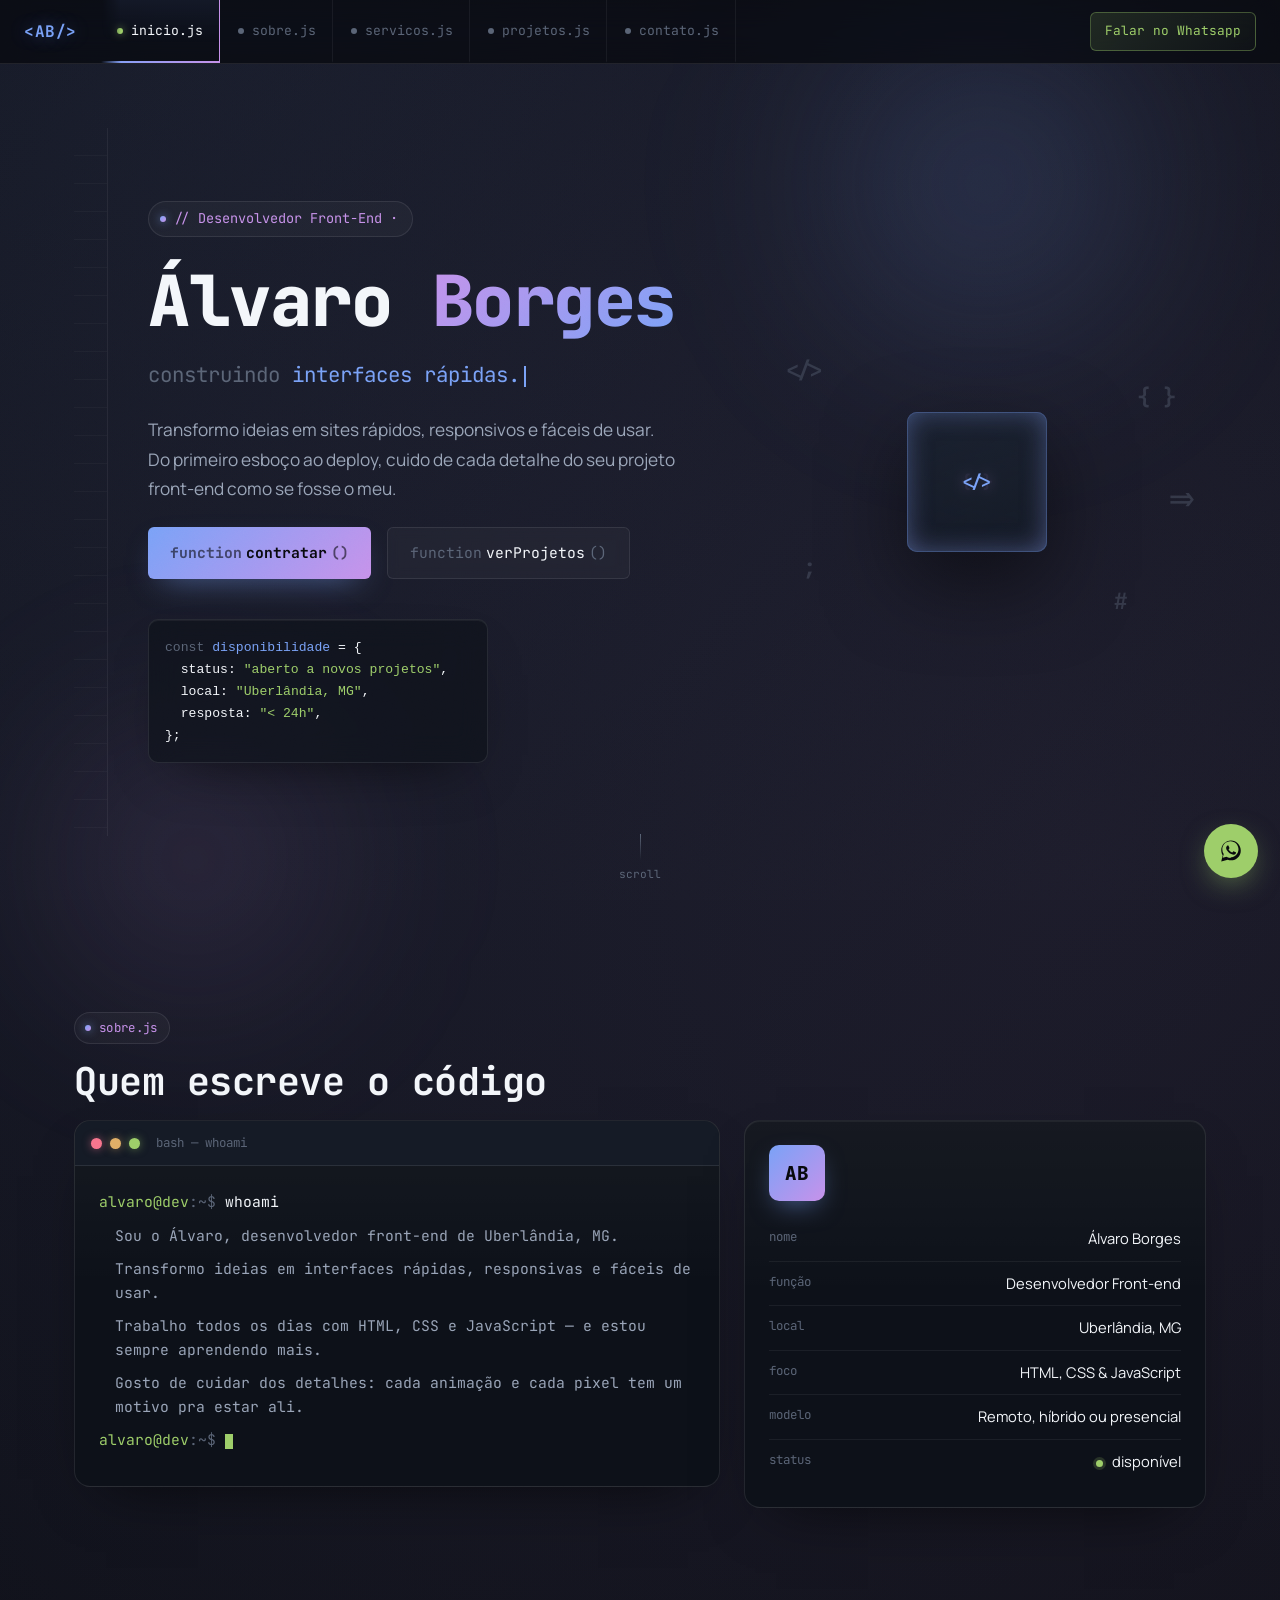
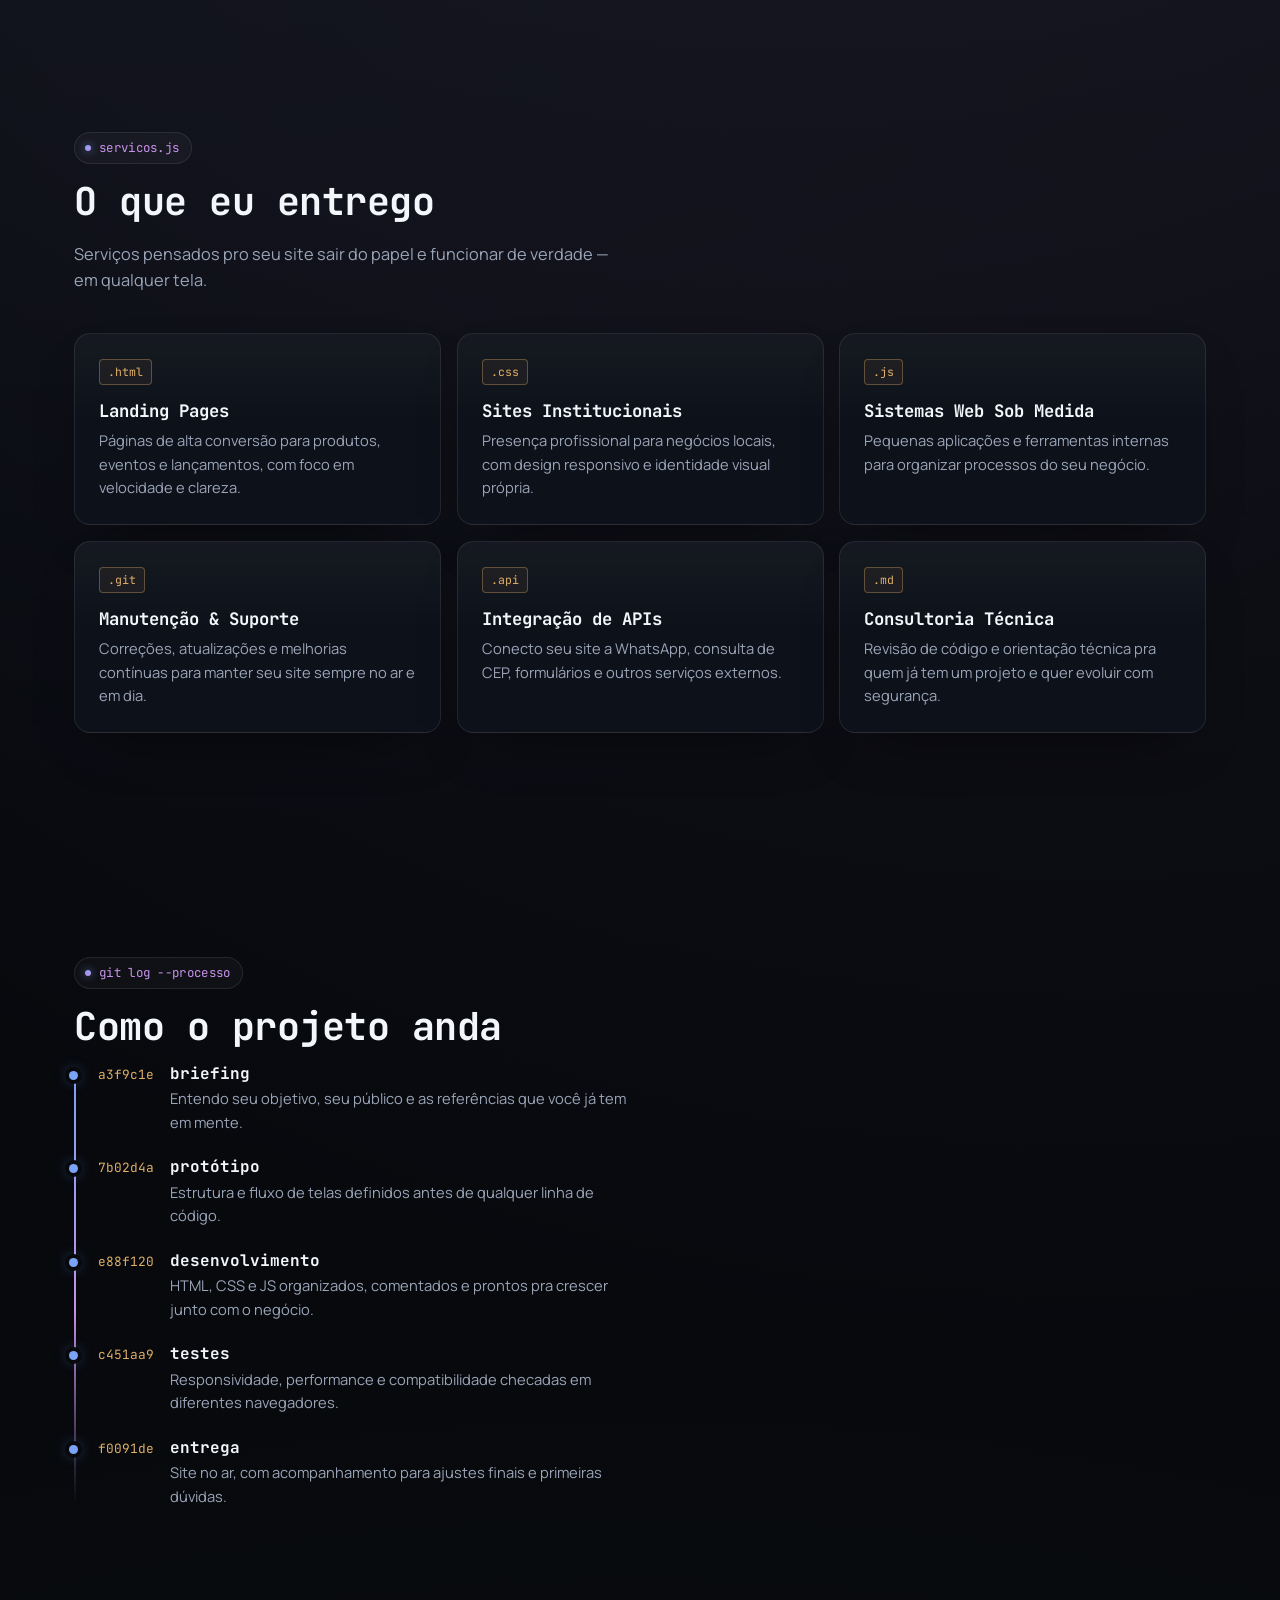
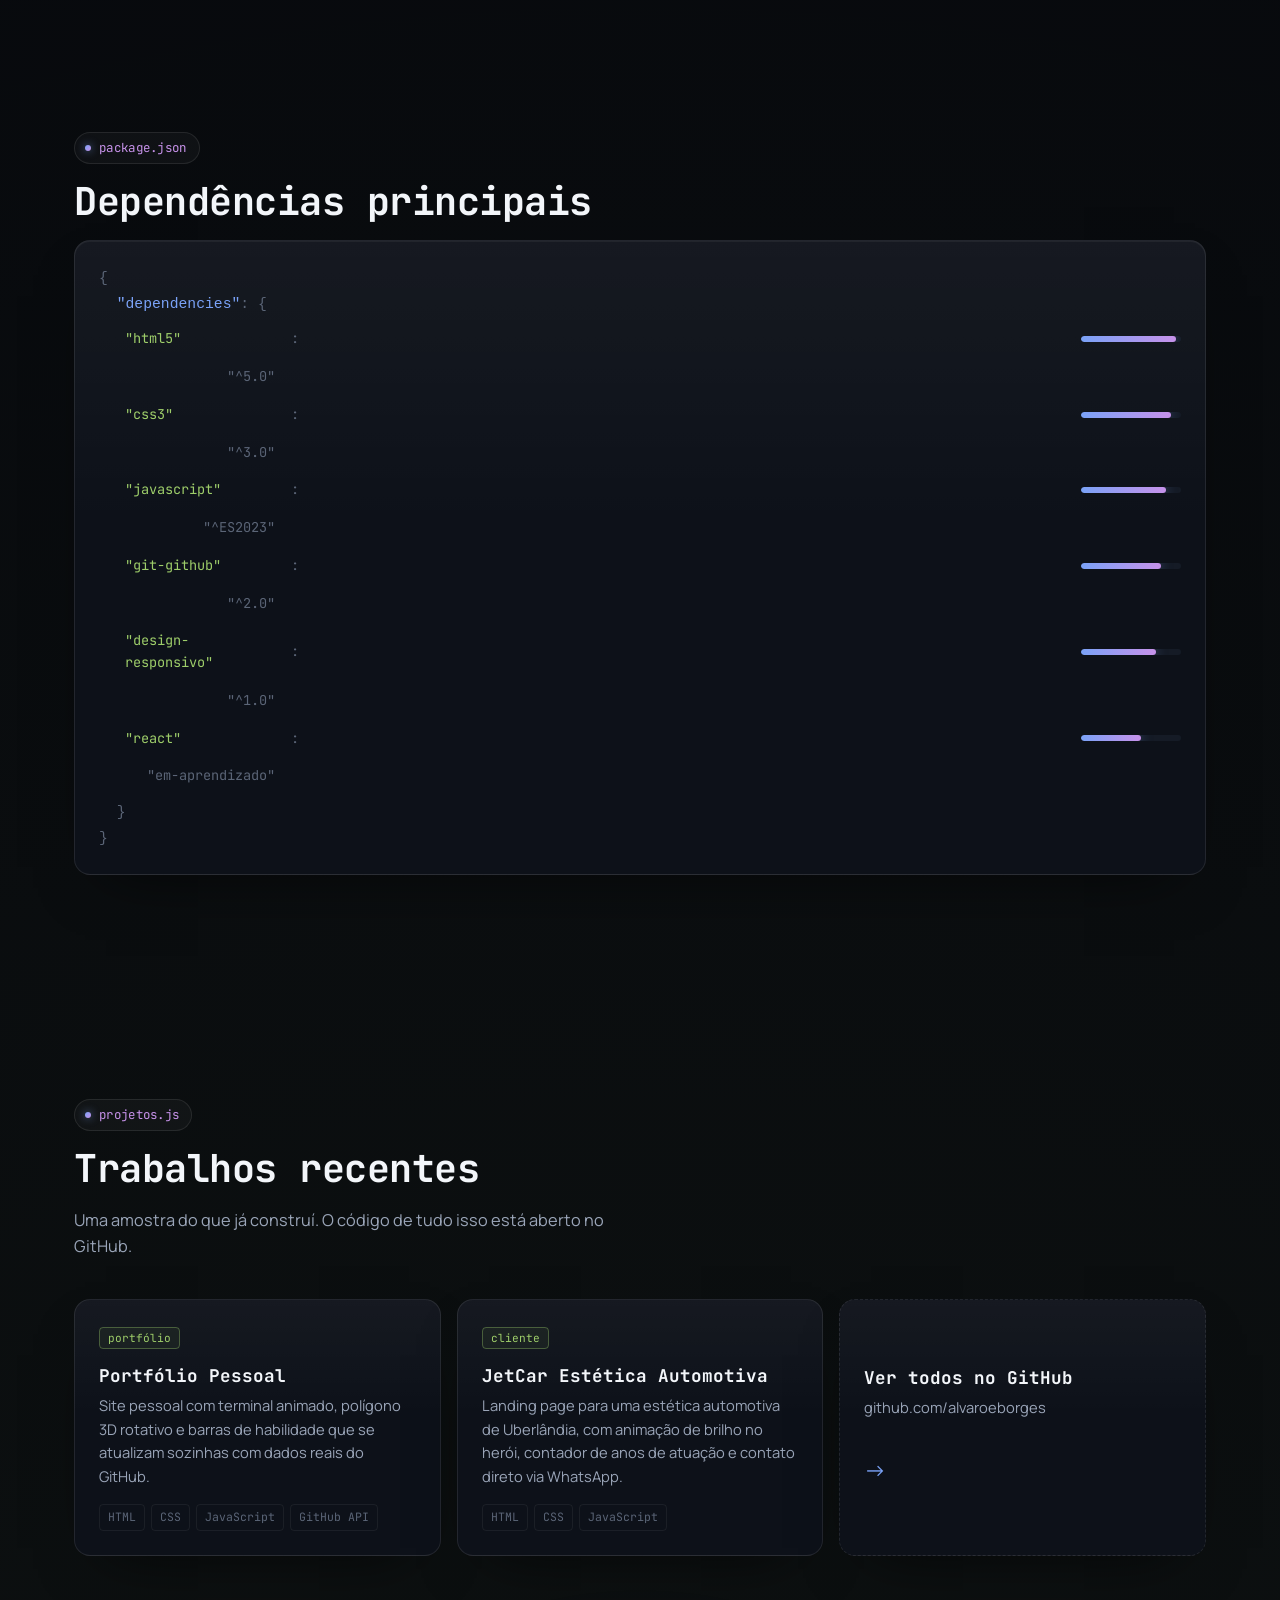
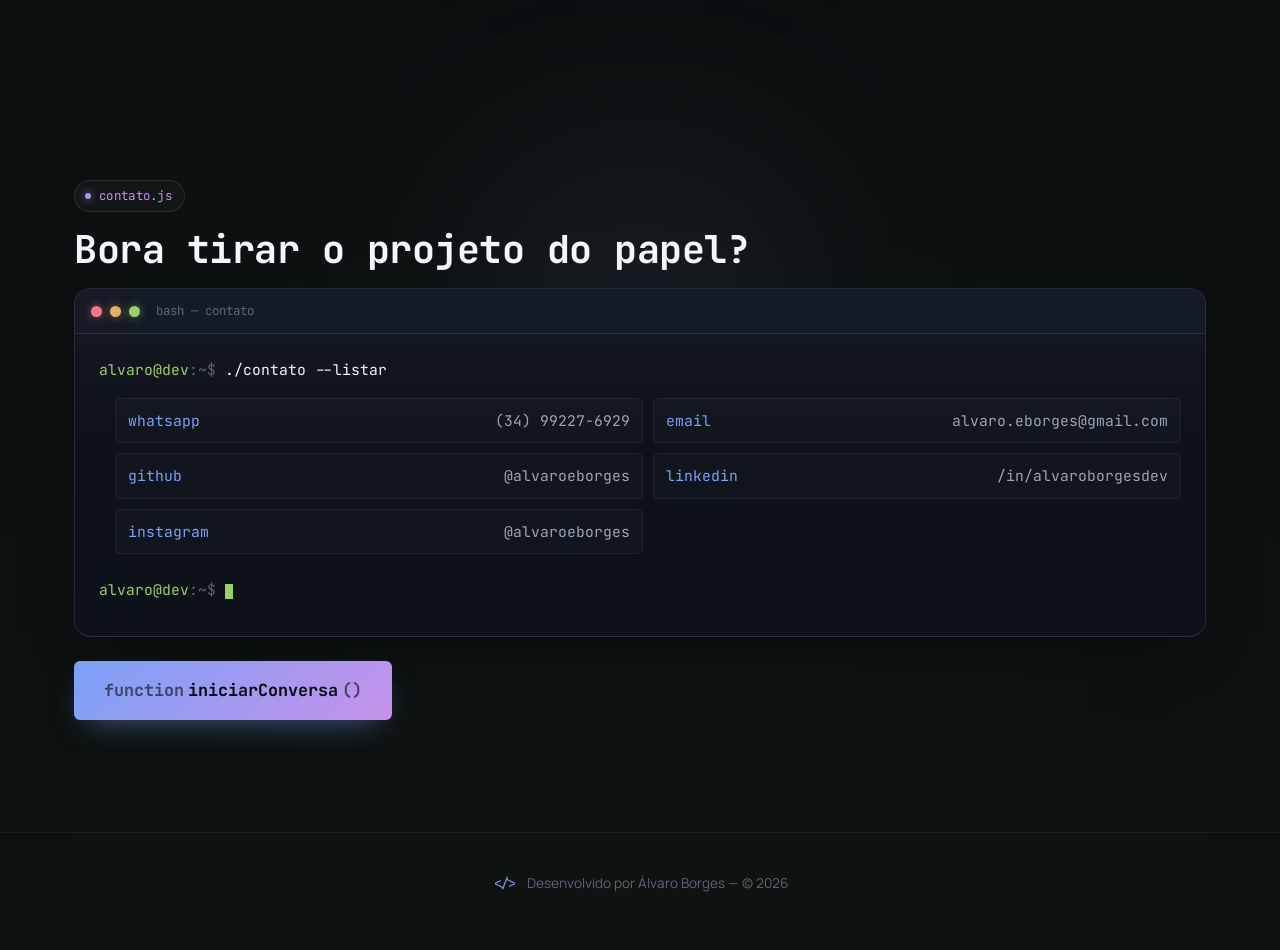
==== commit a6809866: "atualização" ====
--- a/index.html
+++ b/index.html
@@ -1,380 +1,428 @@
 <!DOCTYPE html>
 <html lang="pt-BR">
+
 <head>
-<meta charset="UTF-8">
-<meta name="viewport" content="width=device-width, initial-scale=1.0">
-<title>Álvaro Borges — Desenvolvedor Front-end</title>
-<meta name="description" content="Álvaro Borges, desenvolvedor front-end em Uberlândia, MG. Landing pages, sites institucionais e sistemas web sob medida.">
-<link rel="icon" href="data:image/svg+xml,%3Csvg xmlns='http://www.w3.org/2000/svg' viewBox='0 0 100 100'%3E%3Crect width='100' height='100' rx='20' fill='%230a0e14'/%3E%3Ctext x='50' y='62' font-size='40' font-family='monospace' fill='%237aa2f7' text-anchor='middle'%3E%3C/%3E%3C/text%3E%3C/svg%3E">
-<link rel="preconnect" href="https://fonts.googleapis.com">
-<link rel="preconnect" href="https://fonts.gstatic.com" crossorigin>
-<link href="https://fonts.googleapis.com/css2?family=JetBrains+Mono:wght@400;500;600;700;800&family=Manrope:wght@400;500;600;700;800&display=swap" rel="stylesheet">
-<link rel="stylesheet" href="style.css">
+  <meta charset="UTF-8">
+  <meta name="viewport" content="width=device-width, initial-scale=1.0">
+  <title>Álvaro Borges — Desenvolvedor Front-end</title>
+  <meta name="description"
+    content="Álvaro Borges, desenvolvedor front-end em Uberlândia, MG. Landing pages, sites institucionais e sistemas web sob medida.">
+  <link rel="icon"
+    href="data:image/svg+xml,%3Csvg xmlns='http://www.w3.org/2000/svg' viewBox='0 0 100 100'%3E%3Crect width='100' height='100' rx='20' fill='%230a0e14'/%3E%3Ctext x='50' y='62' font-size='40' font-family='monospace' fill='%237aa2f7' text-anchor='middle'%3E%3C/%3E%3C/text%3E%3C/svg%3E">
+  <link rel="preconnect" href="https://fonts.googleapis.com">
+  <link rel="preconnect" href="https://fonts.gstatic.com" crossorigin>
+  <link
+    href="https://fonts.googleapis.com/css2?family=JetBrains+Mono:wght@400;500;600;700;800&family=Manrope:wght@400;500;600;700;800&display=swap"
+    rel="stylesheet">
+  <link rel="stylesheet" href="style.css">
 </head>
+
 <body>
 
-<!-- ===== BARRA DE ABAS (NAVEGAÇÃO) ===== -->
-<header class="tabbar" id="tabbar">
-  <div class="tabbar__brand">
-    <span class="tabbar__logo">&lt;AB/&gt;</span>
-  </div>
-  <nav class="tabbar__tabs" aria-label="Navegação principal">
-    <a href="#inicio" class="tab is-active" data-tab="inicio">
-      <span class="tab__dot"></span> inicio.js
+  <!-- ===== BARRA DE ABAS (NAVEGAÇÃO) ===== -->
+  <header class="tabbar" id="tabbar">
+    <div class="tabbar__brand">
+      <span class="tabbar__logo">&lt;AB/&gt;</span>
+    </div>
+    <nav class="tabbar__tabs" aria-label="Navegação principal">
+      <a href="#inicio" class="tab is-active" data-tab="inicio">
+        <span class="tab__dot"></span> inicio.js
+      </a>
+      <a href="#sobre" class="tab" data-tab="sobre">
+        <span class="tab__dot"></span> sobre.js
+      </a>
+      <a href="#servicos" class="tab" data-tab="servicos">
+        <span class="tab__dot"></span> servicos.js
+      </a>
+      <a href="#projetos" class="tab" data-tab="projetos">
+        <span class="tab__dot"></span> projetos.js
+      </a>
+      <a href="#contato" class="tab" data-tab="contato">
+        <span class="tab__dot"></span> contato.js
+      </a>
+    </nav>
+    <a class="tabbar__cta"
+      href="https://wa.me/5534992276929?text=Ol%C3%A1%2C%20Alvaro!%20Vi%20seu%20site%20e%20quero%20conversar%20sobre%20um%20projeto."
+      target="_blank" rel="noopener">
+      Falar no Whatsapp
     </a>
-    <a href="#sobre" class="tab" data-tab="sobre">
-      <span class="tab__dot"></span> sobre.js
-    </a>
-    <a href="#servicos" class="tab" data-tab="servicos">
-      <span class="tab__dot"></span> servicos.js
-    </a>
-    <a href="#projetos" class="tab" data-tab="projetos">
-      <span class="tab__dot"></span> projetos.js
-    </a>
-    <a href="#contato" class="tab" data-tab="contato">
-      <span class="tab__dot"></span> contato.js
-    </a>
-  </nav>
-  <a class="tabbar__cta" href="https://wa.me/5534992276929?text=Ol%C3%A1%2C%20Alvaro!%20Vi%20seu%20site%20e%20quero%20conversar%20sobre%20um%20projeto." target="_blank" rel="noopener">
-    Falar no Whatsapp
-  </a>
-</header>
-
-<main>
-
-  <!-- ===== HERO ===== -->
-  <section id="inicio" class="hero">
-    <div class="hero__gutter" aria-hidden="true"></div>
-
-    <div class="hero__content">
-      <p class="eyebrow reveal">// Desenvolvedor Front-End · </p>
-
-      <h1 class="hero__title reveal">
-        Álvaro <span class="text-purple">Borges</span>
-      </h1>
-
-      <p class="hero__typed reveal">
-        <span class="text-dim">construindo</span>
-        <span id="typedText" class="text-blue"></span><span class="cursor" aria-hidden="true"></span>
-      </p>
-
-      <p class="hero__lead reveal">
-        Transformo ideias em sites rápidos, responsivos e fáceis de usar.
-        Do primeiro esboço ao deploy, cuido de cada detalhe do seu projeto
-        front-end como se fosse o meu.
-      </p>
-
-      <div class="hero__cta reveal">
-        <a href="https://wa.me/5534992276929?text=Ol%C3%A1%2C%20Alvaro!%20Vi%20seu%20site%20e%20quero%20conversar%20sobre%20um%20projeto." class="btn btn--primary" target="_blank" rel="noopener">
-          <span class="text-dim">function</span> contratar<span class="text-dim">()</span>
-        </a>
-        <a href="#projetos" class="btn btn--ghost">
-          <span class="text-dim">function</span> verProjetos<span class="text-dim">()</span>
-        </a>
-      </div>
-
-      <div class="hero__meta reveal" aria-hidden="true">
-        <pre class="code-chip"><code><span class="text-dim">const</span> <span class="text-blue">disponibilidade</span> = {
+  </header>
+
+  <main>
+
+    <!-- ===== HERO ===== -->
+    <section id="inicio" class="hero">
+      <div class="hero__gutter" aria-hidden="true"></div>
+
+      <div class="hero__content">
+        <p class="eyebrow reveal">// Desenvolvedor Front-End · </p>
+
+        <h1 class="hero__title reveal">
+          Álvaro <span class="text-purple">Borges</span>
+        </h1>
+
+        <p class="hero__typed reveal">
+          <span class="text-dim">construindo</span>
+          <span id="typedText" class="text-blue"></span><span class="cursor" aria-hidden="true"></span>
+        </p>
+
+        <p class="hero__lead reveal">
+          Transformo ideias em sites rápidos, responsivos e fáceis de usar.
+          Do primeiro esboço ao deploy, cuido de cada detalhe do seu projeto
+          front-end como se fosse o meu.
+        </p>
+
+        <div class="hero__cta reveal">
+          <a href="https://wa.me/5534992276929?text=Ol%C3%A1%2C%20Alvaro!%20Vi%20seu%20site%20e%20quero%20conversar%20sobre%20um%20projeto."
+            class="btn btn--primary" target="_blank" rel="noopener">
+            <span class="text-dim">function</span> contratar<span class="text-dim">()</span>
+          </a>
+          <a href="#projetos" class="btn btn--ghost">
+            <span class="text-dim">function</span> verProjetos<span class="text-dim">()</span>
+          </a>
+        </div>
+
+        <div class="hero__meta reveal" aria-hidden="true">
+          <pre class="code-chip"><code><span class="text-dim">const</span> <span class="text-blue">disponibilidade</span> = {
   status: <span class="text-green">"aberto a novos projetos"</span>,
   local: <span class="text-green">"Uberlândia, MG"</span>,
   resposta: <span class="text-green">"&lt; 24h"</span>,
 };</code></pre>
-      </div>
-    </div>
-
-    <div class="hero__scene" aria-hidden="true">
-      <div class="cube-stage" id="cubeStage">
-        <div class="cube">
-          <div class="cube__face cube__face--front">&lt;/&gt;</div>
-          <div class="cube__face cube__face--back">{ }</div>
-          <div class="cube__face cube__face--right">JS</div>
-          <div class="cube__face cube__face--left">CSS</div>
-          <div class="cube__face cube__face--top">HTML</div>
-          <div class="cube__face cube__face--bottom">GIT</div>
-        </div>
-      </div>
-      <span class="floating-symbol" data-depth="0.6" style="top:12%; left:8%;">&lt;/&gt;</span>
-      <span class="floating-symbol" data-depth="0.3" style="top:70%; left:12%;">;</span>
-      <span class="floating-symbol" data-depth="0.5" style="top:20%; left:85%;">{ }</span>
-      <span class="floating-symbol" data-depth="0.4" style="top:80%; left:80%;">#</span>
-      <span class="floating-symbol" data-depth="0.7" style="top:50%; left:92%;">=&gt;</span>
-    </div>
-
-    <a href="#sobre" class="scroll-hint" aria-label="Rolar para a próxima seção">
-      <span></span> scroll
-    </a>
-  </section>
-
-  <!-- ===== SOBRE ===== -->
-  <section id="sobre" class="sobre">
-    <p class="section-eyebrow reveal">sobre.js</p>
-    <h2 class="section-title reveal">Quem escreve o código</h2>
-
-    <div class="sobre__grid">
-      <div class="terminal reveal">
+        </div>
+      </div>
+
+      <div class="hero__scene" aria-hidden="true">
+        <div class="cube-stage" id="cubeStage">
+          <div class="cube">
+            <div class="cube__face cube__face--front">&lt;/&gt;</div>
+            <div class="cube__face cube__face--back">{ }</div>
+            <div class="cube__face cube__face--right">JS</div>
+            <div class="cube__face cube__face--left">CSS</div>
+            <div class="cube__face cube__face--top">HTML</div>
+            <div class="cube__face cube__face--bottom">GIT</div>
+          </div>
+        </div>
+        <span class="floating-symbol" data-depth="0.6" style="top:12%; left:8%;">&lt;/&gt;</span>
+        <span class="floating-symbol" data-depth="0.3" style="top:70%; left:12%;">;</span>
+        <span class="floating-symbol" data-depth="0.5" style="top:20%; left:85%;">{ }</span>
+        <span class="floating-symbol" data-depth="0.4" style="top:80%; left:80%;">#</span>
+        <span class="floating-symbol" data-depth="0.7" style="top:50%; left:92%;">=&gt;</span>
+      </div>
+
+      <a href="#sobre" class="scroll-hint" aria-label="Rolar para a próxima seção">
+        <span></span> scroll
+      </a>
+    </section>
+
+    <!-- ===== SOBRE ===== -->
+    <section id="sobre" class="sobre">
+      <p class="section-eyebrow reveal">sobre.js</p>
+      <h2 class="section-title reveal">Quem escreve o código</h2>
+
+      <div class="sobre__grid">
+        <div class="terminal reveal">
+          <div class="terminal__header">
+            <span class="dot dot--red"></span>
+            <span class="dot dot--yellow"></span>
+            <span class="dot dot--green"></span>
+            <span class="terminal__title">bash — whoami</span>
+          </div>
+          <div class="terminal__body" id="terminalBody">
+            <p class="term-line"><span class="prompt">alvaro@dev</span><span class="text-dim">:~$</span> whoami</p>
+            <p class="term-out" data-line>Sou o Álvaro, desenvolvedor front-end de Uberlândia, MG.</p>
+            <p class="term-out" data-line>Transformo ideias em interfaces rápidas, responsivas e fáceis de usar.</p>
+            <p class="term-out" data-line>Trabalho todos os dias com HTML, CSS e JavaScript — e estou sempre aprendendo
+              mais.</p>
+            <p class="term-out" data-line>Gosto de cuidar dos detalhes: cada animação e cada pixel tem um motivo pra
+              estar ali.</p>
+            <p class="term-line"><span class="prompt">alvaro@dev</span><span class="text-dim">:~$</span> <span
+                class="term-cursor"></span></p>
+          </div>
+        </div>
+
+        <div class="profile-card reveal">
+          <div class="profile-card__avatar">AB</div>
+          <dl class="profile-card__facts">
+            <div>
+              <dt>nome</dt>
+              <dd>Álvaro Borges</dd>
+            </div>
+            <div>
+              <dt>função</dt>
+              <dd>Desenvolvedor Front-end</dd>
+            </div>
+            <div>
+              <dt>local</dt>
+              <dd>Uberlândia, MG</dd>
+            </div>
+            <div>
+              <dt>foco</dt>
+              <dd>HTML, CSS &amp; JavaScript</dd>
+            </div>
+            <div>
+              <dt>modelo</dt>
+              <dd>Remoto, híbrido ou presencial</dd>
+            </div>
+            <div>
+              <dt>status</dt>
+              <dd><span class="status-dot"></span> disponível</dd>
+            </div>
+          </dl>
+        </div>
+      </div>
+    </section>
+
+    <!-- ===== SERVIÇOS ===== -->
+    <section id="servicos" class="servicos">
+      <p class="section-eyebrow reveal">servicos.js</p>
+      <h2 class="section-title reveal">O que eu entrego</h2>
+      <p class="section-lead reveal">Serviços pensados pro seu site sair do papel e funcionar de verdade — em qualquer
+        tela.</p>
+
+      <div class="cards-grid">
+        <article class="service-card reveal" data-tilt>
+          <span class="service-card__tag">.html</span>
+          <h3>Landing Pages</h3>
+          <p>Páginas de alta conversão para produtos, eventos e lançamentos, com foco em velocidade e clareza.</p>
+        </article>
+
+        <article class="service-card reveal" data-tilt>
+          <span class="service-card__tag">.css</span>
+          <h3>Sites Institucionais</h3>
+          <p>Presença profissional para negócios locais, com design responsivo e identidade visual própria.</p>
+        </article>
+
+        <article class="service-card reveal" data-tilt>
+          <span class="service-card__tag">.js</span>
+          <h3>Sistemas Web Sob Medida</h3>
+          <p>Pequenas aplicações e ferramentas internas para organizar processos do seu negócio.</p>
+        </article>
+
+        <article class="service-card reveal" data-tilt>
+          <span class="service-card__tag">.git</span>
+          <h3>Manutenção &amp; Suporte</h3>
+          <p>Correções, atualizações e melhorias contínuas para manter seu site sempre no ar e em dia.</p>
+        </article>
+
+        <article class="service-card reveal" data-tilt>
+          <span class="service-card__tag">.api</span>
+          <h3>Integração de APIs</h3>
+          <p>Conecto seu site a WhatsApp, consulta de CEP, formulários e outros serviços externos.</p>
+        </article>
+
+        <article class="service-card reveal" data-tilt>
+          <span class="service-card__tag">.md</span>
+          <h3>Consultoria Técnica</h3>
+          <p>Revisão de código e orientação técnica pra quem já tem um projeto e quer evoluir com segurança.</p>
+        </article>
+      </div>
+    </section>
+
+    <!-- ===== PROCESSO (git log) ===== -->
+    <section id="processo" class="processo">
+      <p class="section-eyebrow reveal">git log --processo</p>
+      <h2 class="section-title reveal">Como o projeto anda</h2>
+
+      <ol class="gitlog">
+        <li class="gitlog__item reveal">
+          <span class="gitlog__hash">a3f9c1e</span>
+          <div>
+            <h3>briefing</h3>
+            <p>Entendo seu objetivo, seu público e as referências que você já tem em mente.</p>
+          </div>
+        </li>
+        <li class="gitlog__item reveal">
+          <span class="gitlog__hash">7b02d4a</span>
+          <div>
+            <h3>protótipo</h3>
+            <p>Estrutura e fluxo de telas definidos antes de qualquer linha de código.</p>
+          </div>
+        </li>
+        <li class="gitlog__item reveal">
+          <span class="gitlog__hash">e88f120</span>
+          <div>
+            <h3>desenvolvimento</h3>
+            <p>HTML, CSS e JS organizados, comentados e prontos pra crescer junto com o negócio.</p>
+          </div>
+        </li>
+        <li class="gitlog__item reveal">
+          <span class="gitlog__hash">c451aa9</span>
+          <div>
+            <h3>testes</h3>
+            <p>Responsividade, performance e compatibilidade checadas em diferentes navegadores.</p>
+          </div>
+        </li>
+        <li class="gitlog__item reveal">
+          <span class="gitlog__hash">f0091de</span>
+          <div>
+            <h3>entrega</h3>
+            <p>Site no ar, com acompanhamento para ajustes finais e primeiras dúvidas.</p>
+          </div>
+        </li>
+      </ol>
+    </section>
+
+    <!-- ===== STACK ===== -->
+    <section id="stack" class="stack">
+      <p class="section-eyebrow reveal">package.json</p>
+      <h2 class="section-title reveal">Dependências principais</h2>
+
+      <div class="stack__panel reveal">
+        <pre
+          class="stack__code"><code><span class="text-dim">{</span>
+  <span class="text-blue">"dependencies"</span><span class="text-dim">:</span> <span class="text-dim">{</span></code></pre>
+
+        <ul class="stack__list">
+          <li class="stack__row" data-level="95">
+            <span class="stack__name">"html5"</span><span class="text-dim">:</span>
+            <span class="stack__bar"><span class="stack__fill"></span></span>
+            <span class="stack__value">"^5.0"</span>
+          </li>
+          <li class="stack__row" data-level="90">
+            <span class="stack__name">"css3"</span><span class="text-dim">:</span>
+            <span class="stack__bar"><span class="stack__fill"></span></span>
+            <span class="stack__value">"^3.0"</span>
+          </li>
+          <li class="stack__row" data-level="85">
+            <span class="stack__name">"javascript"</span><span class="text-dim">:</span>
+            <span class="stack__bar"><span class="stack__fill"></span></span>
+            <span class="stack__value">"^ES2023"</span>
+          </li>
+          <li class="stack__row" data-level="80">
+            <span class="stack__name">"git-github"</span><span class="text-dim">:</span>
+            <span class="stack__bar"><span class="stack__fill"></span></span>
+            <span class="stack__value">"^2.0"</span>
+          </li>
+          <li class="stack__row" data-level="75">
+            <span class="stack__name">"design-responsivo"</span><span class="text-dim">:</span>
+            <span class="stack__bar"><span class="stack__fill"></span></span>
+            <span class="stack__value">"^1.0"</span>
+          </li>
+          <li class="stack__row" data-level="60">
+            <span class="stack__name">"react"</span><span class="text-dim">:</span>
+            <span class="stack__bar"><span class="stack__fill"></span></span>
+            <span class="stack__value">"em-aprendizado"</span>
+          </li>
+        </ul>
+
+        <pre class="stack__code"><code>  <span class="text-dim">}</span>
+<span class="text-dim">}</span></code></pre>
+      </div>
+    </section>
+
+    <!-- ===== PROJETOS ===== -->
+    <section id="projetos" class="projetos">
+      <p class="section-eyebrow reveal">projetos.js</p>
+      <h2 class="section-title reveal">Trabalhos recentes</h2>
+      <p class="section-lead reveal">Uma amostra do que já construí. O código de tudo isso está aberto no GitHub.</p>
+
+      <div class="cards-grid cards-grid--projects">
+        <article class="project-card reveal">
+          <div class="project-card__top">
+            <span class="project-card__tag">portfólio</span>
+          </div>
+          <h3>Portfólio Pessoal</h3>
+          <p>Site pessoal com terminal animado, polígono 3D rotativo e barras de habilidade que se atualizam sozinhas
+            com dados reais do GitHub.</p>
+          <ul class="project-card__stack">
+            <li>HTML</li>
+            <li>CSS</li>
+            <li>JavaScript</li>
+            <li>GitHub API</li>
+          </ul>
+        </article>
+
+        <article class="project-card reveal">
+          <div class="project-card__top">
+            <span class="project-card__tag">cliente</span>
+          </div>
+          <h3>JetCar Estética Automotiva</h3>
+          <p>Landing page para uma estética automotiva de Uberlândia, com animação de brilho no herói, contador de anos
+            de atuação e contato direto via WhatsApp.</p>
+          <ul class="project-card__stack">
+            <li>HTML</li>
+            <li>CSS</li>
+            <li>JavaScript</li>
+          </ul>
+        </article>
+
+        <a class="project-card project-card--cta reveal" href="https://github.com/alvaroeborges" target="_blank"
+          rel="noopener">
+          <h3>Ver todos no GitHub</h3>
+          <p>github.com/alvaroeborges</p>
+          <span class="project-card__arrow">&rarr;</span>
+        </a>
+      </div>
+    </section>
+
+    <!-- ===== CONTATO ===== -->
+    <section id="contato" class="contato">
+      <p class="section-eyebrow reveal">contato.js</p>
+      <h2 class="section-title reveal">Bora tirar o projeto do papel?</h2>
+
+      <div class="contact-terminal reveal">
         <div class="terminal__header">
           <span class="dot dot--red"></span>
           <span class="dot dot--yellow"></span>
           <span class="dot dot--green"></span>
-          <span class="terminal__title">bash — whoami</span>
-        </div>
-        <div class="terminal__body" id="terminalBody">
-          <p class="term-line"><span class="prompt">alvaro@dev</span><span class="text-dim">:~$</span> whoami</p>
-          <p class="term-out" data-line>Sou o Álvaro, desenvolvedor front-end de Uberlândia, MG.</p>
-          <p class="term-out" data-line>Transformo ideias em interfaces rápidas, responsivas e fáceis de usar.</p>
-          <p class="term-out" data-line>Trabalho todos os dias com HTML, CSS e JavaScript — e estou sempre aprendendo mais.</p>
-          <p class="term-out" data-line>Gosto de cuidar dos detalhes: cada animação e cada pixel tem um motivo pra estar ali.</p>
-          <p class="term-line"><span class="prompt">alvaro@dev</span><span class="text-dim">:~$</span> <span class="term-cursor"></span></p>
-        </div>
-      </div>
-
-      <div class="profile-card reveal">
-        <div class="profile-card__avatar">AB</div>
-        <dl class="profile-card__facts">
-          <div><dt>nome</dt><dd>Álvaro Borges</dd></div>
-          <div><dt>função</dt><dd>Desenvolvedor Front-end</dd></div>
-          <div><dt>local</dt><dd>Uberlândia, MG</dd></div>
-          <div><dt>foco</dt><dd>HTML, CSS &amp; JavaScript</dd></div>
-          <div><dt>modelo</dt><dd>Remoto, híbrido ou presencial</dd></div>
-          <div><dt>status</dt><dd><span class="status-dot"></span> disponível</dd></div>
-        </dl>
-      </div>
-    </div>
-  </section>
-
-  <!-- ===== SERVIÇOS ===== -->
-  <section id="servicos" class="servicos">
-    <p class="section-eyebrow reveal">servicos.js</p>
-    <h2 class="section-title reveal">O que eu entrego</h2>
-    <p class="section-lead reveal">Serviços pensados pro seu site sair do papel e funcionar de verdade — em qualquer tela.</p>
-
-    <div class="cards-grid">
-      <article class="service-card reveal" data-tilt>
-        <span class="service-card__tag">.html</span>
-        <h3>Landing Pages</h3>
-        <p>Páginas de alta conversão para produtos, eventos e lançamentos, com foco em velocidade e clareza.</p>
-      </article>
-
-      <article class="service-card reveal" data-tilt>
-        <span class="service-card__tag">.css</span>
-        <h3>Sites Institucionais</h3>
-        <p>Presença profissional para negócios locais, com design responsivo e identidade visual própria.</p>
-      </article>
-
-      <article class="service-card reveal" data-tilt>
-        <span class="service-card__tag">.js</span>
-        <h3>Sistemas Web Sob Medida</h3>
-        <p>Pequenas aplicações e ferramentas internas para organizar processos do seu negócio.</p>
-      </article>
-
-      <article class="service-card reveal" data-tilt>
-        <span class="service-card__tag">.git</span>
-        <h3>Manutenção &amp; Suporte</h3>
-        <p>Correções, atualizações e melhorias contínuas para manter seu site sempre no ar e em dia.</p>
-      </article>
-
-      <article class="service-card reveal" data-tilt>
-        <span class="service-card__tag">.api</span>
-        <h3>Integração de APIs</h3>
-        <p>Conecto seu site a WhatsApp, consulta de CEP, formulários e outros serviços externos.</p>
-      </article>
-
-      <article class="service-card reveal" data-tilt>
-        <span class="service-card__tag">.md</span>
-        <h3>Consultoria Técnica</h3>
-        <p>Revisão de código e orientação técnica pra quem já tem um projeto e quer evoluir com segurança.</p>
-      </article>
-    </div>
-  </section>
-
-  <!-- ===== PROCESSO (git log) ===== -->
-  <section id="processo" class="processo">
-    <p class="section-eyebrow reveal">git log --processo</p>
-    <h2 class="section-title reveal">Como o projeto anda</h2>
-
-    <ol class="gitlog">
-      <li class="gitlog__item reveal">
-        <span class="gitlog__hash">a3f9c1e</span>
-        <div>
-          <h3>briefing</h3>
-          <p>Entendo seu objetivo, seu público e as referências que você já tem em mente.</p>
-        </div>
-      </li>
-      <li class="gitlog__item reveal">
-        <span class="gitlog__hash">7b02d4a</span>
-        <div>
-          <h3>protótipo</h3>
-          <p>Estrutura e fluxo de telas definidos antes de qualquer linha de código.</p>
-        </div>
-      </li>
-      <li class="gitlog__item reveal">
-        <span class="gitlog__hash">e88f120</span>
-        <div>
-          <h3>desenvolvimento</h3>
-          <p>HTML, CSS e JS organizados, comentados e prontos pra crescer junto com o negócio.</p>
-        </div>
-      </li>
-      <li class="gitlog__item reveal">
-        <span class="gitlog__hash">c451aa9</span>
-        <div>
-          <h3>testes</h3>
-          <p>Responsividade, performance e compatibilidade checadas em diferentes navegadores.</p>
-        </div>
-      </li>
-      <li class="gitlog__item reveal">
-        <span class="gitlog__hash">f0091de</span>
-        <div>
-          <h3>entrega</h3>
-          <p>Site no ar, com acompanhamento para ajustes finais e primeiras dúvidas.</p>
-        </div>
-      </li>
-    </ol>
-  </section>
-
-  <!-- ===== STACK ===== -->
-  <section id="stack" class="stack">
-    <p class="section-eyebrow reveal">package.json</p>
-    <h2 class="section-title reveal">Dependências principais</h2>
-
-    <div class="stack__panel reveal">
-      <pre class="stack__code"><code><span class="text-dim">{</span>
-  <span class="text-blue">"dependencies"</span><span class="text-dim">:</span> <span class="text-dim">{</span></code></pre>
-
-      <ul class="stack__list">
-        <li class="stack__row" data-level="95">
-          <span class="stack__name">"html5"</span><span class="text-dim">:</span>
-          <span class="stack__bar"><span class="stack__fill"></span></span>
-          <span class="stack__value">"^5.0"</span>
-        </li>
-        <li class="stack__row" data-level="90">
-          <span class="stack__name">"css3"</span><span class="text-dim">:</span>
-          <span class="stack__bar"><span class="stack__fill"></span></span>
-          <span class="stack__value">"^3.0"</span>
-        </li>
-        <li class="stack__row" data-level="85">
-          <span class="stack__name">"javascript"</span><span class="text-dim">:</span>
-          <span class="stack__bar"><span class="stack__fill"></span></span>
-          <span class="stack__value">"^ES2023"</span>
-        </li>
-        <li class="stack__row" data-level="80">
-          <span class="stack__name">"git-github"</span><span class="text-dim">:</span>
-          <span class="stack__bar"><span class="stack__fill"></span></span>
-          <span class="stack__value">"^2.0"</span>
-        </li>
-        <li class="stack__row" data-level="75">
-          <span class="stack__name">"design-responsivo"</span><span class="text-dim">:</span>
-          <span class="stack__bar"><span class="stack__fill"></span></span>
-          <span class="stack__value">"^1.0"</span>
-        </li>
-        <li class="stack__row" data-level="60">
-          <span class="stack__name">"react"</span><span class="text-dim">:</span>
-          <span class="stack__bar"><span class="stack__fill"></span></span>
-          <span class="stack__value">"em-aprendizado"</span>
-        </li>
-      </ul>
-
-      <pre class="stack__code"><code>  <span class="text-dim">}</span>
-<span class="text-dim">}</span></code></pre>
-    </div>
-  </section>
-
-  <!-- ===== PROJETOS ===== -->
-  <section id="projetos" class="projetos">
-    <p class="section-eyebrow reveal">projetos.js</p>
-    <h2 class="section-title reveal">Trabalhos recentes</h2>
-    <p class="section-lead reveal">Uma amostra do que já construí. O código de tudo isso está aberto no GitHub.</p>
-
-    <div class="cards-grid cards-grid--projects">
-      <article class="project-card reveal">
-        <div class="project-card__top">
-          <span class="project-card__tag">portfólio</span>
-        </div>
-        <h3>Portfólio Pessoal</h3>
-        <p>Site pessoal com terminal animado, polígono 3D rotativo e barras de habilidade que se atualizam sozinhas com dados reais do GitHub.</p>
-        <ul class="project-card__stack">
-          <li>HTML</li><li>CSS</li><li>JavaScript</li><li>GitHub API</li>
-        </ul>
-      </article>
-
-      <article class="project-card reveal">
-        <div class="project-card__top">
-          <span class="project-card__tag">cliente</span>
-        </div>
-        <h3>JetCar Estética Automotiva</h3>
-        <p>Landing page para uma estética automotiva de Uberlândia, com animação de brilho no herói, contador de anos de atuação e contato direto via WhatsApp.</p>
-        <ul class="project-card__stack">
-          <li>HTML</li><li>CSS</li><li>JavaScript</li>
-        </ul>
-      </article>
-
-      <a class="project-card project-card--cta reveal" href="https://github.com/alvaroeborges" target="_blank" rel="noopener">
-        <h3>Ver todos no GitHub</h3>
-        <p>github.com/alvaroeborges</p>
-        <span class="project-card__arrow">&rarr;</span>
-      </a>
-    </div>
-  </section>
-
-  <!-- ===== CONTATO ===== -->
-  <section id="contato" class="contato">
-    <p class="section-eyebrow reveal">contato.js</p>
-    <h2 class="section-title reveal">Bora tirar o projeto do papel?</h2>
-
-    <div class="contact-terminal reveal">
-      <div class="terminal__header">
-        <span class="dot dot--red"></span>
-        <span class="dot dot--yellow"></span>
-        <span class="dot dot--green"></span>
-        <span class="terminal__title">bash — contato</span>
-      </div>
-      <div class="terminal__body">
-        <p class="term-line"><span class="prompt">alvaro@dev</span><span class="text-dim">:~$</span> ./contato --listar</p>
-
-        <div class="contact-links">
-          <a class="contact-link" href="https://wa.me/5534992276929?text=Ol%C3%A1%2C%20Alvaro!%20Vi%20seu%20site%20e%20quero%20conversar%20sobre%20um%20projeto." target="_blank" rel="noopener">
-            <span class="contact-link__key">whatsapp</span>
-            <span class="contact-link__val">(34) 99227-6929</span>
-          </a>
-          <a class="contact-link" href="mailto:alvaro.eborges@gmail.com">
-            <span class="contact-link__key">email</span>
-            <span class="contact-link__val">alvaro.eborges@gmail.com</span>
-          </a>
-          <a class="contact-link" href="https://github.com/alvaroeborges" target="_blank" rel="noopener">
-            <span class="contact-link__key">github</span>
-            <span class="contact-link__val">@alvaroeborges</span>
-          </a>
-          <a class="contact-link" href="https://www.linkedin.com/in/alvaroborgesdev" target="_blank" rel="noopener">
-            <span class="contact-link__key">linkedin</span>
-            <span class="contact-link__val">/in/alvaroborgesdev</span>
-          </a>
-          <a class="contact-link" href="https://www.instagram.com/alvaroeborges/" target="_blank" rel="noopener">
-            <span class="contact-link__key">instagram</span>
-            <span class="contact-link__val">@alvaroeborges</span>
-          </a>
-        </div>
-
-        <p class="term-line"><span class="prompt">alvaro@dev</span><span class="text-dim">:~$</span> <span class="term-cursor"></span></p>
-      </div>
-    </div>
-
-    <a href="https://wa.me/5534992276929?text=Ol%C3%A1%2C%20Alvaro!%20Vi%20seu%20site%20e%20quero%20conversar%20sobre%20um%20projeto." class="btn btn--primary btn--big reveal" target="_blank" rel="noopener">
-      <span class="text-dim">function</span> iniciarConversa<span class="text-dim">()</span>
-    </a>
-  </section>
-
-</main>
-
-<footer class="footer">
-  <span class="footer__logo">&lt;/&gt;</span>
-  <p>Desenvolvido por Álvaro Borges — © <span id="year"></span></p>
-</footer>
-
-<a href="https://wa.me/5534992276929?text=Ol%C3%A1%2C%20Alvaro!%20Vi%20seu%20site%20e%20quero%20conversar%20sobre%20um%20projeto." class="whatsapp-fab" target="_blank" rel="noopener" aria-label="Chamar no WhatsApp">
-  <svg viewBox="0 0 32 32" width="26" height="26" fill="currentColor" aria-hidden="true">
-    <path d="M16.01 3C9.38 3 4 8.35 4 14.94c0 2.3.65 4.44 1.78 6.27L4 29l8.03-2.1a12.9 12.9 0 0 0 4 .63c6.63 0 12-5.35 12-11.94C28.03 8.35 22.66 3 16.01 3zm0 21.7c-1.85 0-3.58-.5-5.08-1.38l-.36-.21-4.77 1.25 1.28-4.66-.24-.38a9.9 9.9 0 0 1-1.55-5.38c0-5.46 4.47-9.9 9.97-9.9 5.5 0 9.97 4.44 9.97 9.9 0 5.46-4.47 9.9-9.97 9.9zm5.46-7.4c-.3-.15-1.77-.87-2.04-.97-.27-.1-.47-.15-.67.15-.2.3-.77.97-.94 1.17-.17.2-.35.22-.65.07-.3-.15-1.25-.46-2.38-1.46-.88-.78-1.47-1.75-1.65-2.05-.17-.3-.02-.46.13-.6.13-.13.3-.35.45-.52.15-.17.2-.3.3-.5.1-.2.05-.37-.02-.52-.07-.15-.67-1.6-.92-2.2-.24-.57-.49-.5-.67-.5h-.57c-.2 0-.52.07-.79.37-.27.3-1.04 1.02-1.04 2.48 0 1.46 1.07 2.87 1.22 3.07.15.2 2.1 3.2 5.07 4.49.71.31 1.26.49 1.69.63.71.22 1.35.19 1.86.12.57-.09 1.77-.72 2.02-1.42.25-.7.25-1.3.17-1.42-.07-.12-.27-.2-.57-.35z"/>
-  </svg>
-</a>
-
-<script src="script.js"></script>
+          <span class="terminal__title">bash — contato</span>
+        </div>
+        <div class="terminal__body">
+          <p class="term-line"><span class="prompt">alvaro@dev</span><span class="text-dim">:~$</span> ./contato
+            --listar</p>
+
+          <div class="contact-links">
+            <a class="contact-link"
+              href="https://wa.me/5534992276929?text=Ol%C3%A1%2C%20Alvaro!%20Vi%20seu%20site%20e%20quero%20conversar%20sobre%20um%20projeto."
+              target="_blank" rel="noopener">
+              <span class="contact-link__key">whatsapp</span>
+              <span class="contact-link__val">(34) 99227-6929</span>
+            </a>
+            <a class="contact-link" href="mailto:alvaro.eborges@gmail.com">
+              <span class="contact-link__key">email</span>
+              <span class="contact-link__val">alvaro.eborges@gmail.com</span>
+            </a>
+            <a class="contact-link" href="https://github.com/alvaroeborges" target="_blank" rel="noopener">
+              <span class="contact-link__key">github</span>
+              <span class="contact-link__val">@alvaroeborges</span>
+            </a>
+            <a class="contact-link" href="https://www.linkedin.com/in/alvaroborgesdev" target="_blank" rel="noopener">
+              <span class="contact-link__key">linkedin</span>
+              <span class="contact-link__val">/in/alvaroborgesdev</span>
+            </a>
+            <a class="contact-link" href="https://www.instagram.com/alvaroeborges/" target="_blank" rel="noopener">
+              <span class="contact-link__key">instagram</span>
+              <span class="contact-link__val">@alvaroeborges</span>
+            </a>
+          </div>
+
+          <p class="term-line"><span class="prompt">alvaro@dev</span><span class="text-dim">:~$</span> <span
+              class="term-cursor"></span></p>
+        </div>
+      </div>
+
+      <a href="https://wa.me/5534992276929?text=Ol%C3%A1%2C%20Alvaro!%20Vi%20seu%20site%20e%20quero%20conversar%20sobre%20um%20projeto."
+        class="btn btn--primary btn--big reveal" target="_blank" rel="noopener">
+        <span class="text-dim">function</span> iniciarConversa<span class="text-dim">()</span>
+      </a>
+    </section>
+
+  </main>
+
+  <footer class="footer">
+    <span class="footer__logo">&lt;/&gt;</span>
+    <p>Desenvolvido por Álvaro Borges — © <span id="year"></span></p>
+  </footer>
+
+  <a href="https://wa.me/5534992276929?text=Ol%C3%A1%2C%20Alvaro!%20Vi%20seu%20site%20e%20quero%20conversar%20sobre%20um%20projeto."
+    class="whatsapp-fab" target="_blank" rel="noopener" aria-label="Chamar no WhatsApp">
+    <svg viewBox="0 0 32 32" width="26" height="26" fill="currentColor" aria-hidden="true">
+      <path
+        d="M16.01 3C9.38 3 4 8.35 4 14.94c0 2.3.65 4.44 1.78 6.27L4 29l8.03-2.1a12.9 12.9 0 0 0 4 .63c6.63 0 12-5.35 12-11.94C28.03 8.35 22.66 3 16.01 3zm0 21.7c-1.85 0-3.58-.5-5.08-1.38l-.36-.21-4.77 1.25 1.28-4.66-.24-.38a9.9 9.9 0 0 1-1.55-5.38c0-5.46 4.47-9.9 9.97-9.9 5.5 0 9.97 4.44 9.97 9.9 0 5.46-4.47 9.9-9.97 9.9zm5.46-7.4c-.3-.15-1.77-.87-2.04-.97-.27-.1-.47-.15-.67.15-.2.3-.77.97-.94 1.17-.17.2-.35.22-.65.07-.3-.15-1.25-.46-2.38-1.46-.88-.78-1.47-1.75-1.65-2.05-.17-.3-.02-.46.13-.6.13-.13.3-.35.45-.52.15-.17.2-.3.3-.5.1-.2.05-.37-.02-.52-.07-.15-.67-1.6-.92-2.2-.24-.57-.49-.5-.67-.5h-.57c-.2 0-.52.07-.79.37-.27.3-1.04 1.02-1.04 2.48 0 1.46 1.07 2.87 1.22 3.07.15.2 2.1 3.2 5.07 4.49.71.31 1.26.49 1.69.63.71.22 1.35.19 1.86.12.57-.09 1.77-.72 2.02-1.42.25-.7.25-1.3.17-1.42-.07-.12-.27-.2-.57-.35z" />
+    </svg>
+  </a>
+
+  <script src="script.js"></script>
 </body>
+
 </html>
--- a/style.css
+++ b/style.css
@@ -4,18 +4,20 @@
    Paleta baseada em syntax highlighting (tema escuro),
    abas de editor como navegação, gutter de linhas no herói,
    terminal para "sobre" e "contato", git log como processo.
+   Camada premium: profundidade em glass/glow, grain sutil,
+   gradientes de destaque e micro-interações.
    ========================================================= */
 
 :root {
   /* --- cores base --- */
-  --bg-void: #0a0e14;
-  --bg-panel: #10151d;
-  --bg-elevated: #1a2130;
-  --border-line: #232b3a;
-  --border-soft: #1b2230;
-
-  --text-primary: #e8edf3;
-  --text-secondary: #97a3b6;
+  --bg-void: #07090d;
+  --bg-panel: #0d1119;
+  --bg-elevated: #151b26;
+  --border-line: rgba(255, 255, 255, 0.09);
+  --border-soft: rgba(255, 255, 255, 0.06);
+
+  --text-primary: #f3f6fa;
+  --text-secondary: #9aa5b8;
   --text-dim: #5b6577;
 
   /* --- paleta "syntax" (assume o papel de accent) --- */
@@ -35,7 +37,7 @@
   --space-3: 1.5rem;
   --space-4: 2.5rem;
   --space-5: 4rem;
-  --space-6: 6rem;
+  --space-6: 7rem;
 
   --radius-sm: 6px;
   --radius-md: 10px;
@@ -43,6 +45,13 @@
 
   --header-h: 64px;
   --max-w: 1180px;
+
+  /* --- profundidade / motion --- */
+  --ease-premium: cubic-bezier(0.16, 1, 0.3, 1);
+  --shadow-card: 0 24px 60px -32px rgba(0, 0, 0, 0.75);
+  --shadow-card-hover: 0 28px 70px -24px rgba(122, 162, 247, 0.28);
+  --glow-blue: 0 0 40px -8px rgba(122, 162, 247, 0.55);
+  --glow-purple: 0 0 40px -8px rgba(199, 146, 234, 0.5);
 }
 
 /* =========================================================
@@ -53,26 +62,45 @@
 html {
   scroll-behavior: smooth;
   scroll-padding-top: calc(var(--header-h) + 16px);
+  color-scheme: dark;
 }
 
 body {
+  position: relative;
   margin: 0;
   background: var(--bg-void);
   background-image:
-    radial-gradient(circle at 15% 0%, rgba(122, 162, 247, 0.08), transparent 40%),
-    radial-gradient(circle at 85% 20%, rgba(199, 146, 234, 0.07), transparent 40%);
+    radial-gradient(circle at 15% 0%, rgba(122, 162, 247, 0.10), transparent 42%),
+    radial-gradient(circle at 85% 15%, rgba(199, 146, 234, 0.09), transparent 42%),
+    radial-gradient(circle at 50% 100%, rgba(158, 206, 106, 0.05), transparent 50%);
   color: var(--text-primary);
   font-family: var(--font-sans);
   line-height: 1.6;
   -webkit-font-smoothing: antialiased;
-}
-
-h1, h2, h3 { font-family: var(--font-mono); margin: 0; line-height: 1.15; }
+  overflow-x: hidden;
+}
+
+/* grain sutil — dá textura premium ao fundo escuro */
+body::before {
+  content: '';
+  position: fixed;
+  inset: 0;
+  z-index: 1;
+  pointer-events: none;
+  opacity: 0.05;
+  mix-blend-mode: overlay;
+  background-image: url("data:image/svg+xml,%3Csvg xmlns='http://www.w3.org/2000/svg' width='180' height='180'%3E%3Cfilter id='n'%3E%3CfeTurbulence type='fractalNoise' baseFrequency='0.9' numOctaves='2' stitchTiles='stitch'/%3E%3C/filter%3E%3Crect width='100%25' height='100%25' filter='url(%23n)'/%3E%3C/svg%3E");
+  background-size: 180px 180px;
+}
+
+h1, h2, h3 { font-family: var(--font-mono); margin: 0; line-height: 1.15; text-wrap: balance; }
 p { margin: 0; }
 ul, ol, dl { margin: 0; padding: 0; list-style: none; }
 a { color: inherit; text-decoration: none; }
 button { font-family: inherit; cursor: pointer; }
 img { max-width: 100%; display: block; }
+
+::selection { background: var(--accent-purple); color: #08090d; }
 
 a:focus-visible,
 button:focus-visible,
@@ -100,10 +128,16 @@
   align-items: center;
   gap: var(--space-3);
   padding: 0 var(--space-3);
-  background: rgba(10, 14, 20, 0.85);
-  backdrop-filter: blur(10px);
-  -webkit-backdrop-filter: blur(10px);
+  background: rgba(7, 9, 13, 0.72);
+  backdrop-filter: blur(14px) saturate(140%);
+  -webkit-backdrop-filter: blur(14px) saturate(140%);
   border-bottom: 1px solid var(--border-line);
+  transition: background 0.3s ease, box-shadow 0.3s ease, border-color 0.3s ease;
+}
+.tabbar.is-scrolled {
+  background: rgba(7, 9, 13, 0.9);
+  border-bottom-color: rgba(255, 255, 255, 0.12);
+  box-shadow: 0 20px 40px -28px rgba(0, 0, 0, 0.9);
 }
 
 .tabbar__brand { flex: 0 0 auto; }
@@ -112,6 +146,7 @@
   font-weight: 700;
   color: var(--accent-blue);
   letter-spacing: 0.5px;
+  text-shadow: 0 0 18px rgba(122, 162, 247, 0.45);
 }
 
 .tabbar__tabs {
@@ -122,6 +157,8 @@
   scrollbar-width: none;
   flex: 1 1 auto;
   height: 100%;
+  mask-image: linear-gradient(to right, transparent, black 20px, black calc(100% - 20px), transparent);
+  -webkit-mask-image: linear-gradient(to right, transparent, black 20px, black calc(100% - 20px), transparent);
 }
 .tabbar__tabs::-webkit-scrollbar { display: none; }
 
@@ -136,34 +173,41 @@
   white-space: nowrap;
   border-bottom: 2px solid transparent;
   border-right: 1px solid var(--border-soft);
-  transition: color 0.2s ease, background 0.2s ease;
-}
-.tab:hover { color: var(--text-secondary); background: rgba(255,255,255,0.02); }
+  transition: color 0.2s ease, background 0.2s ease, border-color 0.2s ease;
+}
+.tab:hover { color: var(--text-secondary); background: rgba(255,255,255,0.03); }
 .tab.is-active {
   color: var(--text-primary);
-  border-bottom-color: var(--accent-blue);
-  background: var(--bg-panel);
+  background: linear-gradient(180deg, rgba(122, 162, 247, 0.08), transparent 70%);
+  border-image: linear-gradient(90deg, var(--accent-blue), var(--accent-purple)) 1;
 }
 .tab__dot {
   width: 6px; height: 6px;
   border-radius: 50%;
   background: var(--text-dim);
   flex: none;
-}
-.tab.is-active .tab__dot { background: var(--accent-green); }
+  transition: background 0.2s ease, box-shadow 0.2s ease;
+}
+.tab.is-active .tab__dot { background: var(--accent-green); box-shadow: 0 0 8px rgba(158, 206, 106, 0.7); }
 
 .tabbar__cta {
   flex: 0 0 auto;
   font-family: var(--font-mono);
   font-size: 0.8rem;
   color: var(--accent-green);
+  background: linear-gradient(135deg, rgba(158, 206, 106, 0.14), rgba(158, 206, 106, 0.03));
   border: 1px solid rgba(158, 206, 106, 0.35);
   padding: 8px 14px;
   border-radius: var(--radius-sm);
-  transition: background 0.2s ease, transform 0.2s ease;
+  transition: background 0.2s ease, transform 0.2s ease, box-shadow 0.2s ease, border-color 0.2s ease;
   white-space: nowrap;
 }
-.tabbar__cta:hover { background: rgba(158, 206, 106, 0.1); transform: translateY(-1px); }
+.tabbar__cta:hover {
+  background: linear-gradient(135deg, rgba(158, 206, 106, 0.22), rgba(158, 206, 106, 0.06));
+  border-color: rgba(158, 206, 106, 0.6);
+  transform: translateY(-1px);
+  box-shadow: 0 10px 26px -12px rgba(158, 206, 106, 0.55);
+}
 
 @media (max-width: 720px) {
   .tabbar__cta { display: none; }
@@ -173,20 +217,41 @@
    UTILITÁRIOS DE SEÇÃO
    ========================================================= */
 main > section {
+  position: relative;
   max-width: var(--max-w);
   margin: 0 auto;
   padding: var(--space-6) var(--space-3);
 }
+@media (max-width: 720px) {
+  main > section { padding: 4rem var(--space-3); }
+}
 
 .section-eyebrow {
-  font-family: var(--font-mono);
-  font-size: 0.8rem;
+  display: inline-flex;
+  align-items: center;
+  gap: 8px;
+  font-family: var(--font-mono);
+  font-size: 0.78rem;
+  letter-spacing: 0.3px;
   color: var(--accent-purple);
-  margin-bottom: var(--space-1);
+  background: rgba(255, 255, 255, 0.03);
+  border: 1px solid var(--border-line);
+  padding: 5px 12px 5px 10px;
+  border-radius: 999px;
+  margin-bottom: var(--space-2);
+}
+.section-eyebrow::before {
+  content: '';
+  width: 6px; height: 6px;
+  border-radius: 50%;
+  background: linear-gradient(135deg, var(--accent-blue), var(--accent-purple));
+  box-shadow: 0 0 8px rgba(122, 162, 247, 0.7);
+  flex: none;
 }
 .section-title {
   font-size: clamp(1.7rem, 3vw, 2.4rem);
   font-weight: 700;
+  letter-spacing: -0.5px;
   margin-bottom: var(--space-2);
 }
 .section-lead {
@@ -200,7 +265,7 @@
 .reveal {
   opacity: 0;
   transform: translateY(24px);
-  transition: opacity 0.7s ease, transform 0.7s ease;
+  transition: opacity 0.7s var(--ease-premium), transform 0.7s var(--ease-premium);
 }
 .reveal.is-visible { opacity: 1; transform: translateY(0); }
 
@@ -209,6 +274,7 @@
    ========================================================= */
 .hero {
   position: relative;
+  isolation: isolate;
   display: grid;
   grid-template-columns: auto 1.1fr 0.9fr;
   align-items: center;
@@ -216,6 +282,26 @@
   min-height: calc(100vh - var(--header-h));
   padding-top: var(--space-5);
   padding-bottom: var(--space-5);
+}
+
+.hero::before,
+.hero::after {
+  content: '';
+  position: absolute;
+  z-index: -1;
+  border-radius: 50%;
+  filter: blur(90px);
+  pointer-events: none;
+}
+.hero::before {
+  width: 440px; height: 440px;
+  top: -12%; right: 2%;
+  background: radial-gradient(circle, rgba(122, 162, 247, 0.24), transparent 70%);
+}
+.hero::after {
+  width: 380px; height: 380px;
+  bottom: -18%; left: -4%;
+  background: radial-gradient(circle, rgba(199, 146, 234, 0.18), transparent 70%);
 }
 
 .hero__gutter {
@@ -249,17 +335,38 @@
 .hero__gutter span { height: 28px; display: block; }
 
 .eyebrow {
+  display: inline-flex;
+  align-items: center;
+  gap: 8px;
   font-family: var(--font-mono);
   color: var(--accent-purple);
   font-size: 0.85rem;
+  background: rgba(255, 255, 255, 0.03);
+  border: 1px solid var(--border-line);
+  padding: 6px 14px 6px 11px;
+  border-radius: 999px;
+  margin-bottom: var(--space-3);
+}
+.eyebrow::before {
+  content: '';
+  width: 6px; height: 6px;
+  border-radius: 50%;
+  background: linear-gradient(135deg, var(--accent-blue), var(--accent-purple));
+  box-shadow: 0 0 8px rgba(122, 162, 247, 0.7);
+  flex: none;
+}
+
+.hero__title {
+  font-size: clamp(2.6rem, 6vw, 4.4rem);
+  font-weight: 800;
+  letter-spacing: -1.5px;
   margin-bottom: var(--space-2);
 }
-
-.hero__title {
-  font-size: clamp(2.4rem, 6vw, 4.2rem);
-  font-weight: 800;
-  letter-spacing: -1px;
-  margin-bottom: var(--space-2);
+.hero__title .text-purple {
+  background: linear-gradient(135deg, var(--accent-purple), var(--accent-blue));
+  -webkit-background-clip: text;
+  background-clip: text;
+  color: transparent;
 }
 
 .hero__typed {
@@ -283,7 +390,8 @@
   color: var(--text-secondary);
   max-width: 48ch;
   margin-bottom: var(--space-3);
-  font-size: 1.05rem;
+  font-size: 1.08rem;
+  line-height: 1.7;
 }
 
 .hero__cta {
@@ -294,6 +402,8 @@
 }
 
 .btn {
+  position: relative;
+  overflow: hidden;
   font-family: var(--font-mono);
   font-size: 0.92rem;
   padding: 13px 22px;
@@ -301,25 +411,49 @@
   display: inline-flex;
   align-items: center;
   gap: 4px;
-  transition: transform 0.2s ease, box-shadow 0.2s ease, background 0.2s ease;
-}
+  transition: transform 0.25s var(--ease-premium), box-shadow 0.25s var(--ease-premium), background 0.25s ease, border-color 0.25s ease;
+}
+.btn::after {
+  content: '';
+  position: absolute;
+  top: 0; left: -60%;
+  width: 40%; height: 100%;
+  background: linear-gradient(120deg, transparent, rgba(255, 255, 255, 0.3), transparent);
+  transform: skewX(-20deg);
+  transition: left 0.65s ease;
+  pointer-events: none;
+}
+.btn:hover::after { left: 130%; }
+
 .btn--primary {
-  background: var(--accent-blue);
-  color: #0a0e14;
+  background: linear-gradient(135deg, var(--accent-blue), var(--accent-purple));
+  color: #08090d;
   font-weight: 700;
-}
-.btn--primary:hover { transform: translateY(-2px); box-shadow: 0 10px 30px -12px rgba(122,162,247,0.6); }
-.btn--primary .text-dim { color: rgba(10,14,20,0.55); }
+  box-shadow: 0 12px 32px -14px rgba(122, 162, 247, 0.6);
+}
+.btn--primary:hover {
+  transform: translateY(-3px);
+  box-shadow: 0 20px 44px -14px rgba(122, 162, 247, 0.65), 0 8px 20px -8px rgba(199, 146, 234, 0.45);
+}
+.btn--primary .text-dim { color: rgba(8,9,13,0.6); }
 .btn--ghost {
+  background: rgba(255, 255, 255, 0.03);
+  backdrop-filter: blur(6px);
   border: 1px solid var(--border-line);
   color: var(--text-primary);
 }
-.btn--ghost:hover { border-color: var(--accent-blue); background: rgba(122,162,247,0.06); }
+.btn--ghost:hover {
+  border-color: var(--accent-blue);
+  background: rgba(122, 162, 247, 0.08);
+  transform: translateY(-3px);
+  box-shadow: 0 16px 36px -18px rgba(122, 162, 247, 0.45);
+}
 .btn--big { font-size: 1.05rem; padding: 16px 30px; }
 
 .code-chip {
   margin: 0;
-  background: var(--bg-panel);
+  background: rgba(13, 17, 25, 0.65);
+  backdrop-filter: blur(14px);
   border: 1px solid var(--border-line);
   border-radius: var(--radius-md);
   padding: var(--space-2);
@@ -328,6 +462,7 @@
   color: var(--text-primary);
   overflow-x: auto;
   max-width: 340px;
+  box-shadow: var(--shadow-card), inset 0 1px 0 rgba(255, 255, 255, 0.05);
 }
 
 /* --- cena 3D do herói --- */
@@ -345,6 +480,7 @@
   justify-content: center;
   transform-style: preserve-3d;
   transition: transform 0.15s ease-out;
+  filter: drop-shadow(0 30px 40px rgba(0, 0, 0, 0.5));
 }
 
 .cube {
@@ -369,25 +505,25 @@
   font-family: var(--font-mono);
   font-weight: 700;
   font-size: 1.1rem;
-  background: rgba(26, 33, 48, 0.75);
+  background: linear-gradient(160deg, rgba(26, 33, 48, 0.85), rgba(21, 27, 38, 0.6));
   border: 1px solid rgba(122, 162, 247, 0.35);
   border-radius: var(--radius-md);
-  backdrop-filter: blur(4px);
+  backdrop-filter: blur(6px);
   color: var(--accent-blue);
 }
-.cube__face--front  { transform: translateZ(70px); color: var(--accent-blue); }
-.cube__face--back   { transform: translateZ(-70px) rotateY(180deg); color: var(--accent-purple); }
-.cube__face--right  { transform: rotateY(90deg) translateZ(70px); color: var(--accent-orange); }
-.cube__face--left   { transform: rotateY(-90deg) translateZ(70px); color: var(--accent-green); }
-.cube__face--top    { transform: rotateX(90deg) translateZ(70px); color: var(--accent-purple); }
-.cube__face--bottom { transform: rotateX(-90deg) translateZ(70px); color: var(--accent-red); }
+.cube__face--front  { transform: translateZ(70px); color: var(--accent-blue); box-shadow: inset 0 0 30px -8px rgba(122,162,247,0.5); }
+.cube__face--back   { transform: translateZ(-70px) rotateY(180deg); color: var(--accent-purple); box-shadow: inset 0 0 30px -8px rgba(199,146,234,0.45); }
+.cube__face--right  { transform: rotateY(90deg) translateZ(70px); color: var(--accent-orange); box-shadow: inset 0 0 30px -8px rgba(224,175,104,0.4); }
+.cube__face--left   { transform: rotateY(-90deg) translateZ(70px); color: var(--accent-green); box-shadow: inset 0 0 30px -8px rgba(158,206,106,0.4); }
+.cube__face--top    { transform: rotateX(90deg) translateZ(70px); color: var(--accent-purple); box-shadow: inset 0 0 30px -8px rgba(199,146,234,0.45); }
+.cube__face--bottom { transform: rotateX(-90deg) translateZ(70px); color: var(--accent-red); box-shadow: inset 0 0 30px -8px rgba(247,118,142,0.4); }
 
 .floating-symbol {
   position: absolute;
   font-family: var(--font-mono);
   font-weight: 700;
   color: var(--text-dim);
-  opacity: 0.6;
+  opacity: 0.4;
   font-size: 1.4rem;
   animation: float 6s ease-in-out infinite;
   will-change: transform;
@@ -434,10 +570,11 @@
    TERMINAL (usado em Sobre e Contato)
    ========================================================= */
 .terminal, .contact-terminal {
-  background: var(--bg-panel);
+  background: linear-gradient(180deg, rgba(255, 255, 255, 0.035), rgba(255, 255, 255, 0) 45%), var(--bg-panel);
   border: 1px solid var(--border-line);
   border-radius: var(--radius-lg);
   overflow: hidden;
+  box-shadow: var(--shadow-card), inset 0 1px 0 rgba(255, 255, 255, 0.05);
 }
 .terminal__header {
   display: flex;
@@ -448,9 +585,9 @@
   border-bottom: 1px solid var(--border-line);
 }
 .dot { width: 11px; height: 11px; border-radius: 50%; }
-.dot--red { background: var(--accent-red); }
-.dot--yellow { background: var(--accent-orange); }
-.dot--green { background: var(--accent-green); }
+.dot--red { background: var(--accent-red); box-shadow: 0 0 8px rgba(247, 118, 142, 0.55); }
+.dot--yellow { background: var(--accent-orange); box-shadow: 0 0 8px rgba(224, 175, 104, 0.5); }
+.dot--green { background: var(--accent-green); box-shadow: 0 0 8px rgba(158, 206, 106, 0.5); }
 .terminal__title {
   margin-left: 8px;
   font-family: var(--font-mono);
@@ -499,16 +636,17 @@
 }
 
 .profile-card {
-  background: var(--bg-panel);
+  background: linear-gradient(180deg, rgba(255, 255, 255, 0.035), rgba(255, 255, 255, 0) 45%), var(--bg-panel);
   border: 1px solid var(--border-line);
   border-radius: var(--radius-lg);
   padding: var(--space-3);
+  box-shadow: var(--shadow-card), inset 0 1px 0 rgba(255, 255, 255, 0.05);
 }
 .profile-card__avatar {
   width: 56px; height: 56px;
   border-radius: var(--radius-md);
   background: linear-gradient(135deg, var(--accent-blue), var(--accent-purple));
-  color: #0a0e14;
+  color: #08090d;
   font-family: var(--font-mono);
   font-weight: 800;
   display: flex;
@@ -516,6 +654,7 @@
   justify-content: center;
   font-size: 1.2rem;
   margin-bottom: var(--space-2);
+  box-shadow: 0 10px 26px -8px rgba(122, 162, 247, 0.55);
 }
 .profile-card__facts div {
   display: flex;
@@ -562,24 +701,40 @@
 }
 
 .service-card {
-  background: var(--bg-panel);
+  position: relative;
+  overflow: hidden;
+  background: linear-gradient(180deg, rgba(255, 255, 255, 0.035), rgba(255, 255, 255, 0) 45%), var(--bg-panel);
   border: 1px solid var(--border-line);
   border-radius: var(--radius-lg);
   padding: var(--space-3);
   transform-style: preserve-3d;
-  transition: transform 0.25s ease, border-color 0.25s ease, background 0.25s ease;
+  transition: transform 0.3s var(--ease-premium), border-color 0.3s ease, box-shadow 0.3s ease, background 0.3s ease;
   will-change: transform;
+  box-shadow: var(--shadow-card);
+}
+.service-card::before {
+  content: '';
+  position: absolute;
+  top: 0; left: 0; right: 0;
+  height: 2px;
+  background: linear-gradient(90deg, var(--accent-blue), var(--accent-purple));
+  transform: scaleX(0);
+  transform-origin: left;
+  transition: transform 0.4s var(--ease-premium);
 }
 .service-card:hover {
   border-color: rgba(122,162,247,0.4);
-  background: var(--bg-elevated);
-}
+  background: linear-gradient(180deg, rgba(122, 162, 247, 0.06), rgba(255, 255, 255, 0) 45%), var(--bg-elevated);
+  box-shadow: var(--shadow-card-hover);
+}
+.service-card:hover::before { transform: scaleX(1); }
 .service-card__tag {
   display: inline-block;
   font-family: var(--font-mono);
   font-size: 0.72rem;
   color: var(--accent-orange);
   border: 1px solid rgba(224,175,104,0.35);
+  background: rgba(224, 175, 104, 0.06);
   padding: 3px 8px;
   border-radius: 4px;
   margin-bottom: var(--space-2);
@@ -594,21 +749,40 @@
 }
 
 .project-card {
-  background: var(--bg-panel);
+  position: relative;
+  overflow: hidden;
+  background: linear-gradient(180deg, rgba(255, 255, 255, 0.035), rgba(255, 255, 255, 0) 45%), var(--bg-panel);
   border: 1px solid var(--border-line);
   border-radius: var(--radius-lg);
   padding: var(--space-3);
   display: flex;
   flex-direction: column;
-  transition: border-color 0.25s ease, transform 0.25s ease;
-}
-.project-card:hover { border-color: rgba(122,162,247,0.4); transform: translateY(-3px); }
+  transition: border-color 0.3s ease, transform 0.3s var(--ease-premium), box-shadow 0.3s ease;
+  box-shadow: var(--shadow-card);
+}
+.project-card::before {
+  content: '';
+  position: absolute;
+  top: 0; left: 0; right: 0;
+  height: 2px;
+  background: linear-gradient(90deg, var(--accent-blue), var(--accent-purple));
+  transform: scaleX(0);
+  transform-origin: left;
+  transition: transform 0.4s var(--ease-premium);
+}
+.project-card:hover {
+  border-color: rgba(122,162,247,0.4);
+  transform: translateY(-5px);
+  box-shadow: var(--shadow-card-hover);
+}
+.project-card:hover::before { transform: scaleX(1); }
 .project-card__top { margin-bottom: var(--space-2); }
 .project-card__tag {
   font-family: var(--font-mono);
   font-size: 0.7rem;
   color: var(--accent-green);
   border: 1px solid rgba(158,206,106,0.35);
+  background: rgba(158, 206, 106, 0.06);
   padding: 3px 8px;
   border-radius: 4px;
 }
@@ -628,7 +802,7 @@
   align-items: flex-start;
   border-style: dashed;
 }
-.project-card--cta:hover { background: var(--bg-elevated); }
+.project-card--cta:hover { background: linear-gradient(180deg, rgba(122, 162, 247, 0.06), rgba(255, 255, 255, 0) 45%), var(--bg-elevated); }
 .project-card__arrow {
   font-size: 1.4rem;
   color: var(--accent-blue);
@@ -641,11 +815,18 @@
    PROCESSO — GIT LOG
    ========================================================= */
 .gitlog {
-  border-left: 2px solid var(--border-line);
+  position: relative;
   padding-left: var(--space-3);
   display: flex;
   flex-direction: column;
   gap: var(--space-3);
+}
+.gitlog::before {
+  content: '';
+  position: absolute;
+  left: 0; top: 4px; bottom: 4px;
+  width: 2px;
+  background: linear-gradient(180deg, var(--accent-blue), var(--accent-purple) 55%, transparent);
 }
 .gitlog__item {
   position: relative;
@@ -662,7 +843,7 @@
   width: 9px; height: 9px;
   border-radius: 50%;
   background: var(--accent-blue);
-  box-shadow: 0 0 0 4px var(--bg-void);
+  box-shadow: 0 0 0 4px var(--bg-void), 0 0 14px rgba(122, 162, 247, 0.7);
 }
 .gitlog__hash {
   font-family: var(--font-mono);
@@ -681,10 +862,11 @@
    STACK — package.json
    ========================================================= */
 .stack__panel {
-  background: var(--bg-panel);
+  background: linear-gradient(180deg, rgba(255, 255, 255, 0.035), rgba(255, 255, 255, 0) 45%), var(--bg-panel);
   border: 1px solid var(--border-line);
   border-radius: var(--radius-lg);
   padding: var(--space-3);
+  box-shadow: var(--shadow-card), inset 0 1px 0 rgba(255, 255, 255, 0.05);
 }
 .stack__code {
   margin: 0;
@@ -715,7 +897,8 @@
   width: 0%;
   border-radius: 3px;
   background: linear-gradient(90deg, var(--accent-blue), var(--accent-purple));
-  transition: width 1.1s cubic-bezier(0.16, 1, 0.3, 1);
+  box-shadow: 0 0 12px rgba(122, 162, 247, 0.5);
+  transition: width 1.1s var(--ease-premium);
 }
 .stack__value { color: var(--text-dim); text-align: right; }
 
@@ -726,6 +909,23 @@
 /* =========================================================
    CONTATO
    ========================================================= */
+.contato { isolation: isolate; }
+.contato::before {
+  content: '';
+  position: absolute;
+  z-index: -1;
+  top: 10%;
+  left: 50%;
+  transform: translateX(-50%);
+  width: 60%;
+  max-width: 520px;
+  height: 320px;
+  border-radius: 50%;
+  filter: blur(100px);
+  background: radial-gradient(circle, rgba(122, 162, 247, 0.14), transparent 70%);
+  pointer-events: none;
+}
+
 .contact-links {
   display: grid;
   grid-template-columns: repeat(2, 1fr);
@@ -741,9 +941,15 @@
   padding: 10px 12px;
   border: 1px solid var(--border-soft);
   border-radius: var(--radius-sm);
-  transition: border-color 0.2s ease, background 0.2s ease;
-}
-.contact-link:hover { border-color: var(--accent-blue); background: rgba(122,162,247,0.06); }
+  background: rgba(255, 255, 255, 0.02);
+  transition: border-color 0.2s ease, background 0.2s ease, box-shadow 0.2s ease, transform 0.2s ease;
+}
+.contact-link:hover {
+  border-color: var(--accent-blue);
+  background: rgba(122,162,247,0.08);
+  box-shadow: 0 12px 28px -16px rgba(122, 162, 247, 0.55);
+  transform: translateY(-2px);
+}
 .contact-link__key { color: var(--accent-blue); }
 .contact-link__val { color: var(--text-secondary); }
 
@@ -771,15 +977,30 @@
   width: 54px; height: 54px;
   border-radius: 50%;
   background: var(--accent-green);
-  color: #0a0e14;
+  color: #08090d;
   display: flex;
   align-items: center;
   justify-content: center;
   box-shadow: 0 10px 30px -8px rgba(158,206,106,0.6);
   z-index: 90;
-  transition: transform 0.2s ease;
-}
-.whatsapp-fab:hover { transform: scale(1.08); }
+  transition: transform 0.2s ease, box-shadow 0.2s ease;
+}
+.whatsapp-fab::before {
+  content: '';
+  position: absolute;
+  inset: -6px;
+  border-radius: 50%;
+  border: 2px solid var(--accent-green);
+  opacity: 0;
+  animation: fabPulse 2.6s ease-out infinite;
+  pointer-events: none;
+}
+@keyframes fabPulse {
+  0% { transform: scale(0.85); opacity: 0.55; }
+  70% { transform: scale(1.5); opacity: 0; }
+  100% { opacity: 0; }
+}
+.whatsapp-fab:hover { transform: scale(1.08); box-shadow: 0 14px 36px -8px rgba(158,206,106,0.75); }
 
 /* =========================================================
    ACESSIBILIDADE — reduced motion
@@ -792,4 +1013,6 @@
   .cursor, .term-cursor { animation: none; }
   .scroll-hint span { animation: none; }
   .cube-stage { transition: none; }
-}+  .whatsapp-fab::before { animation: none; display: none; }
+  .btn::after { display: none; }
+}
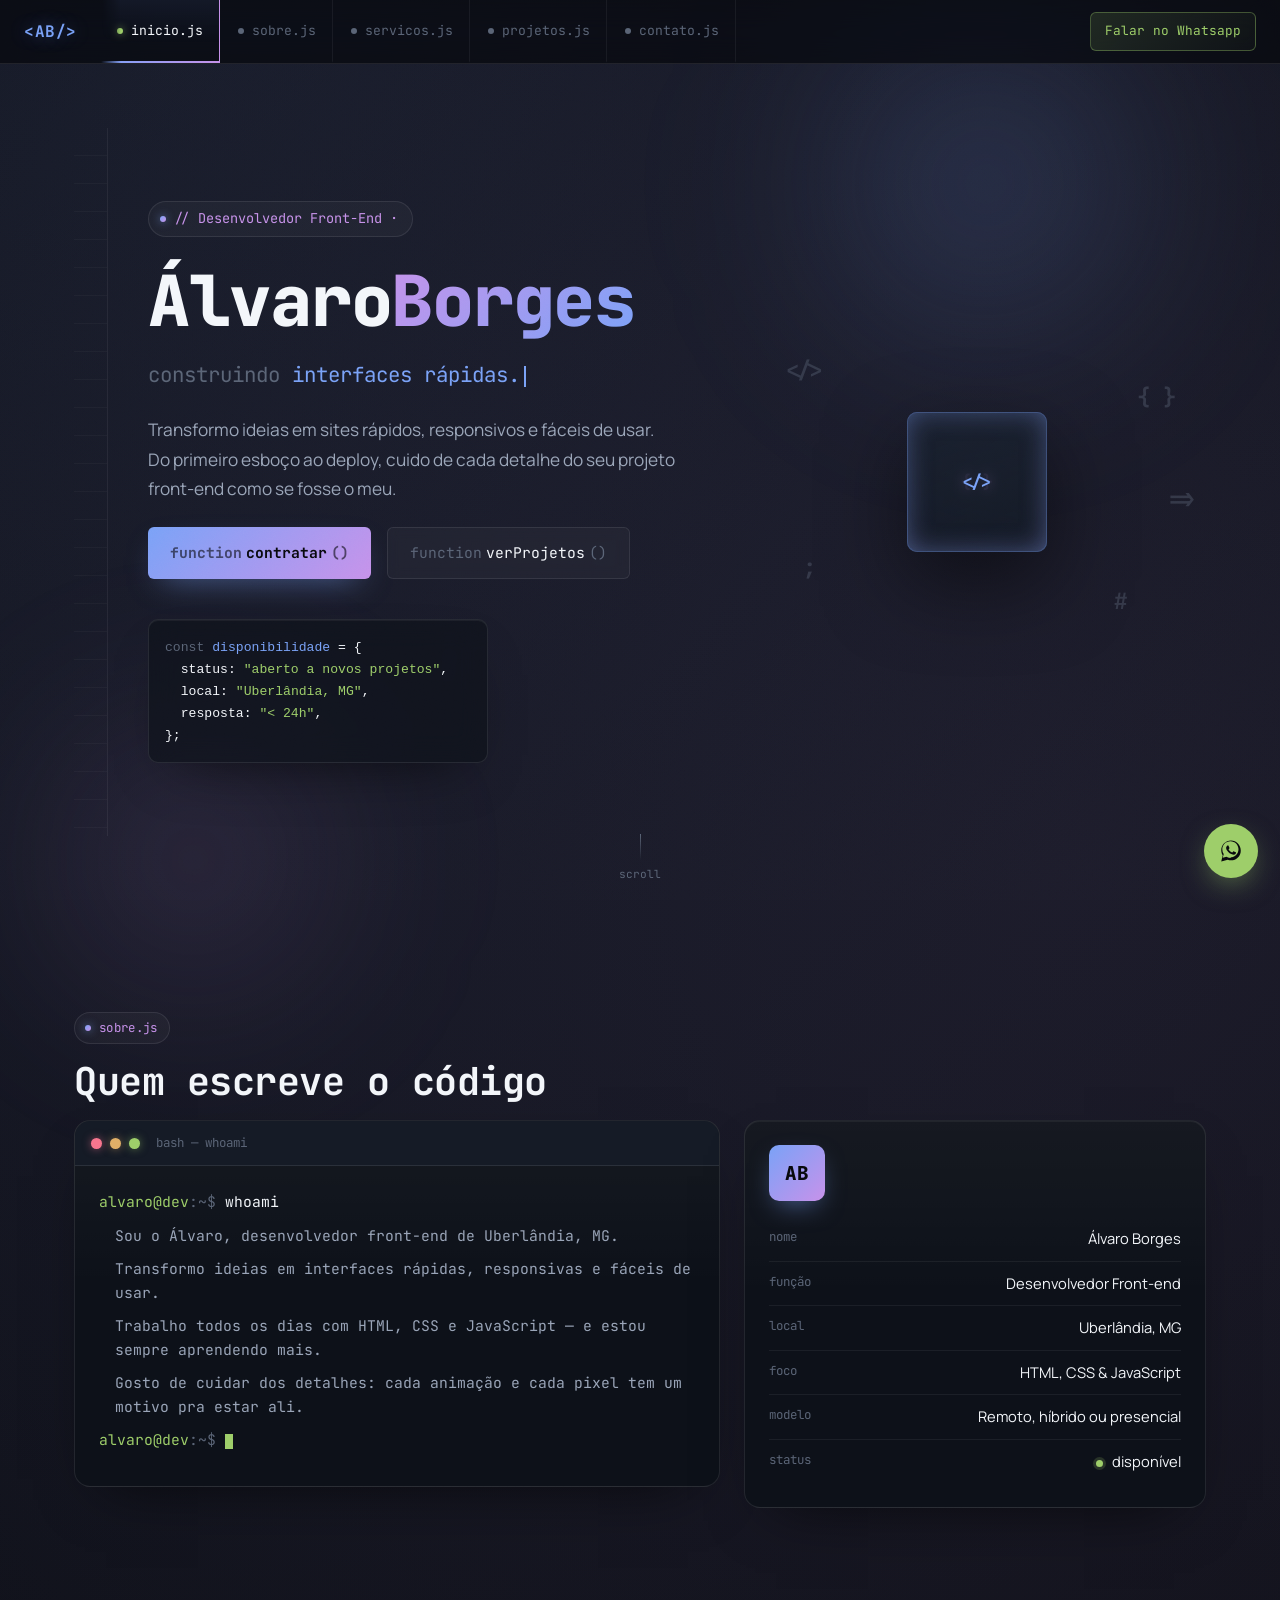
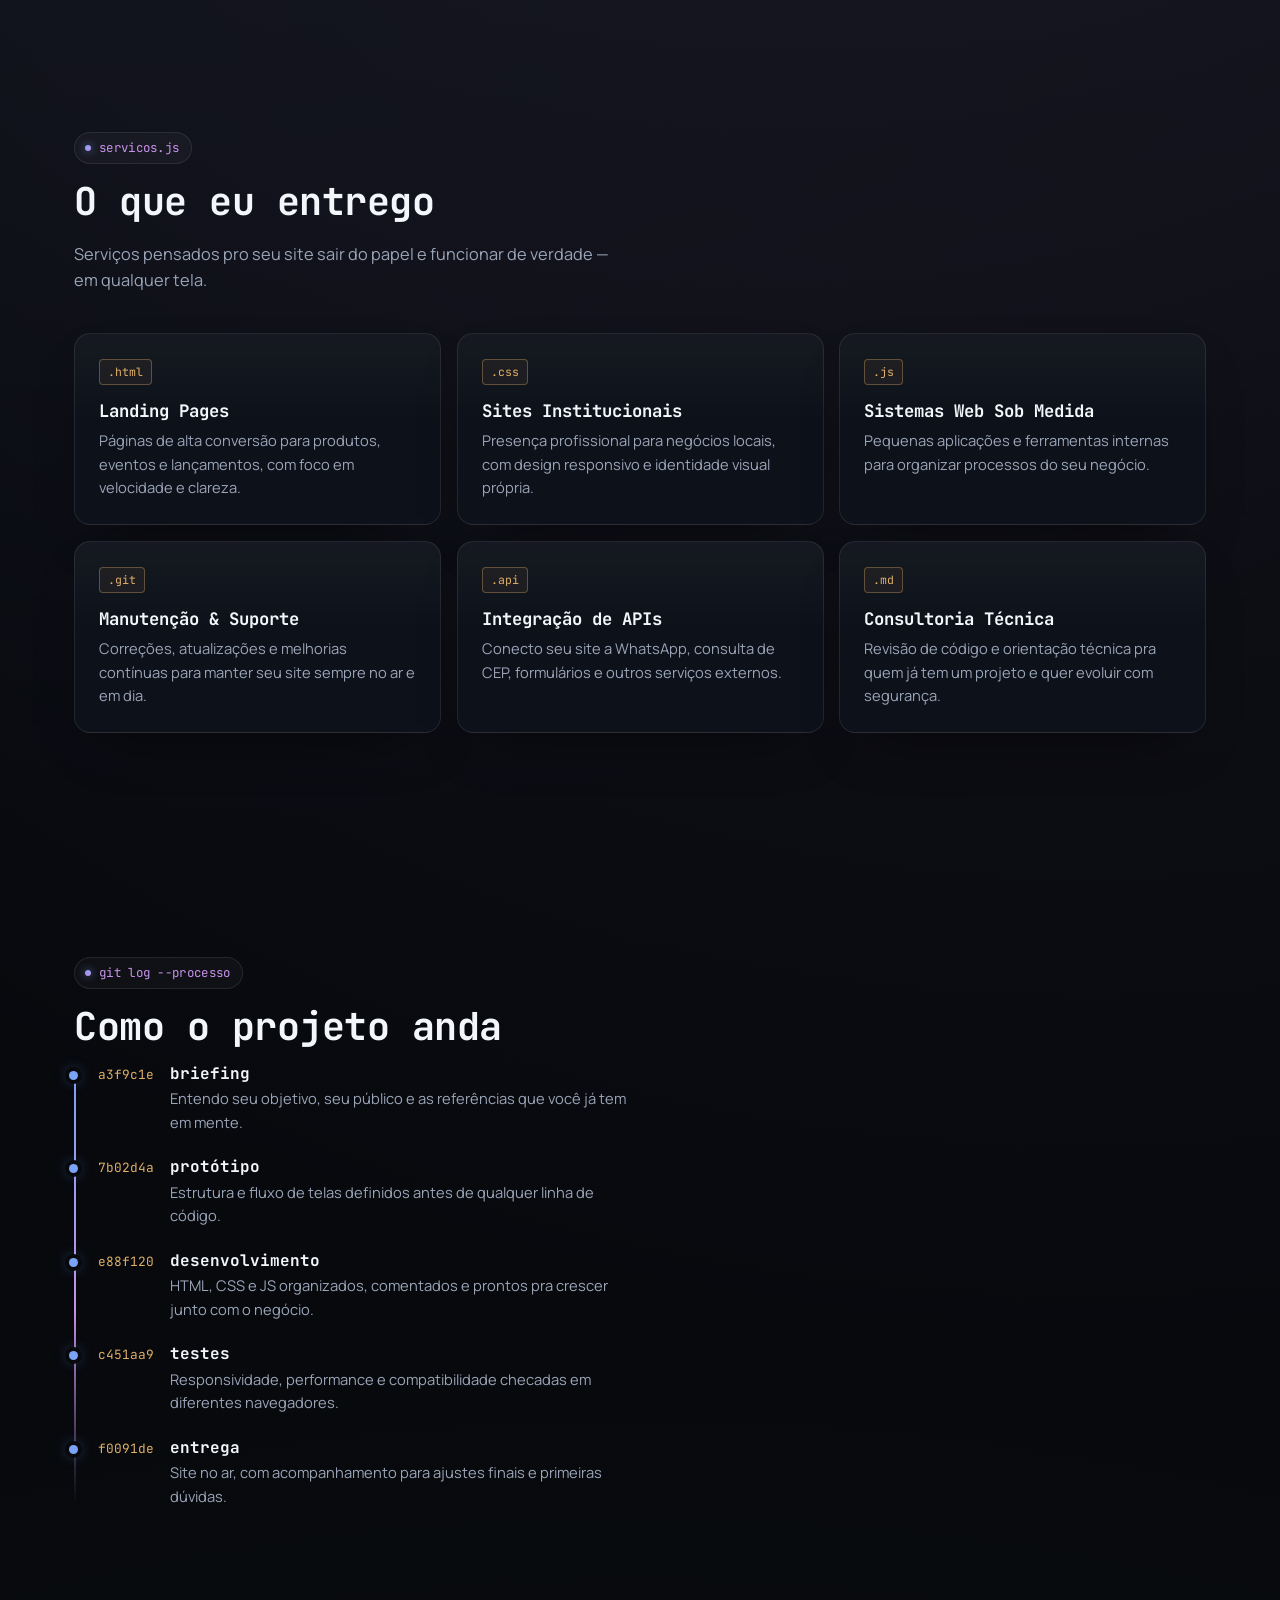
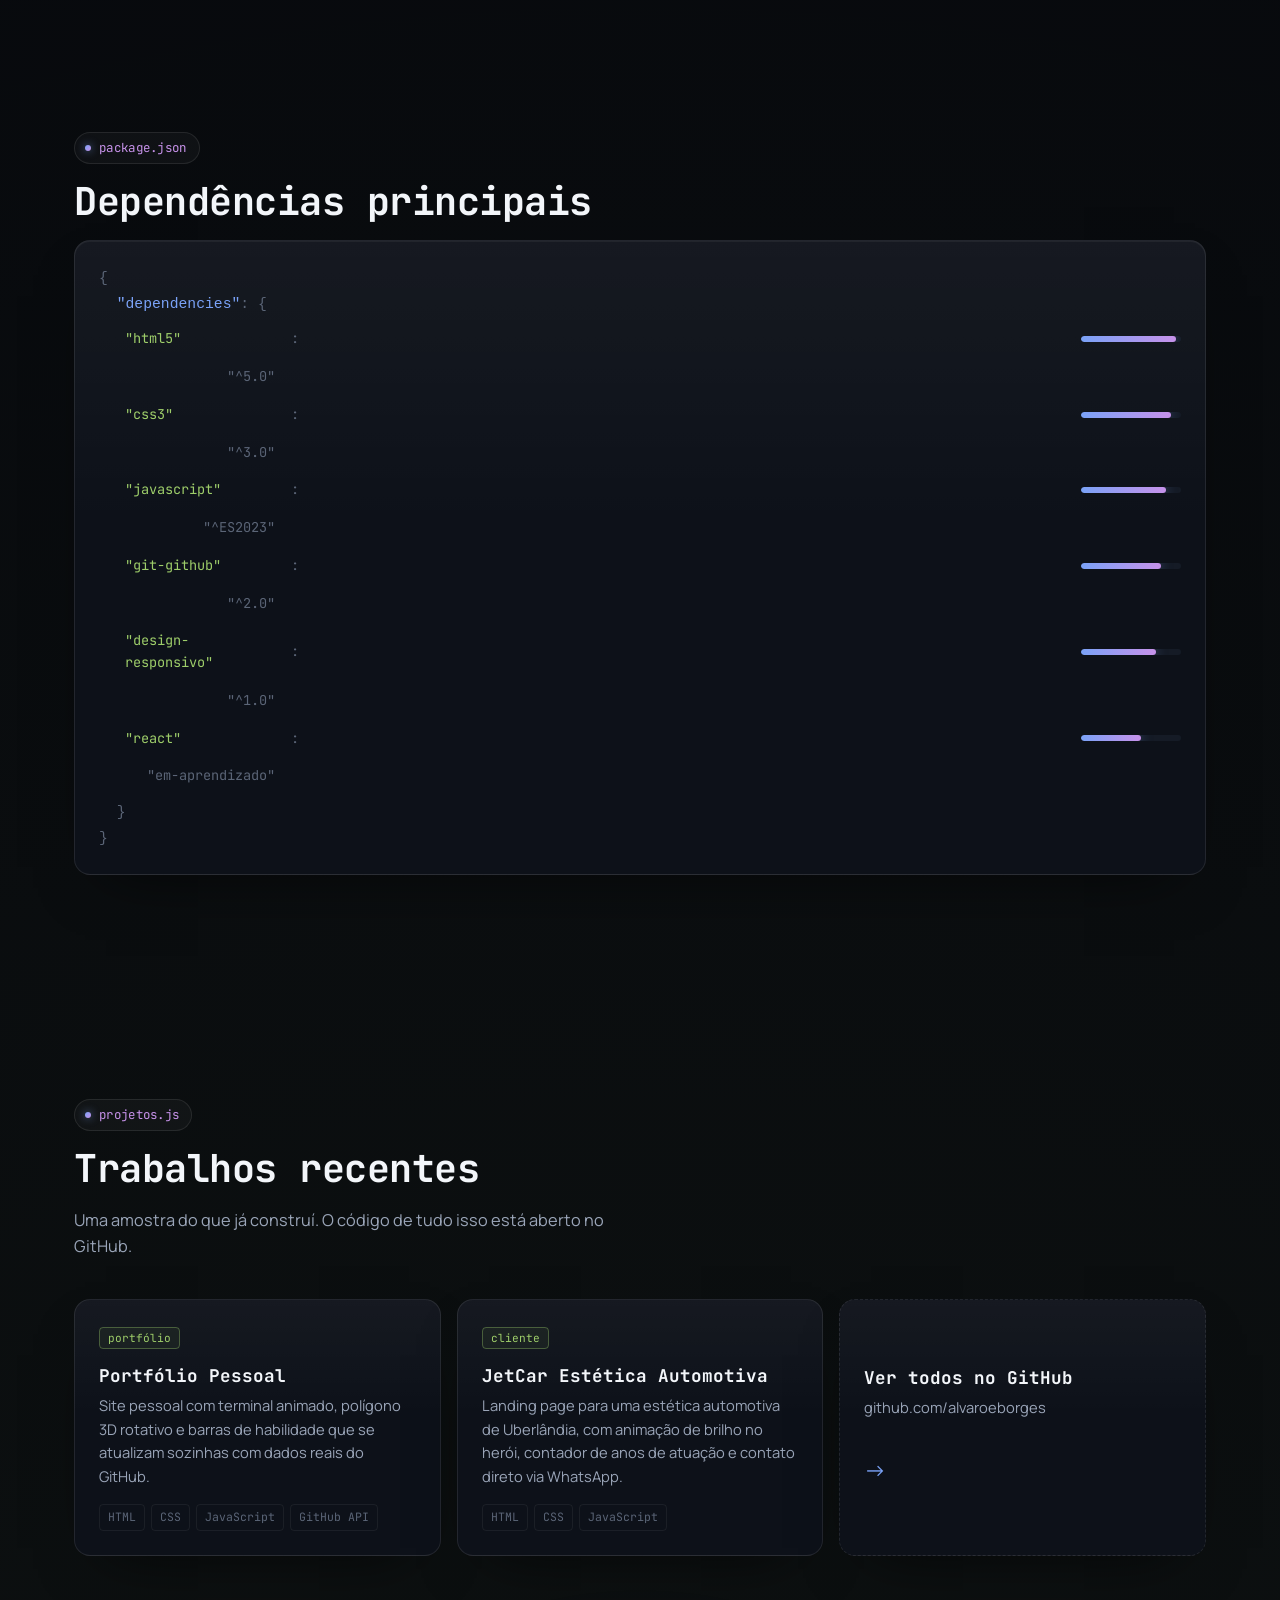
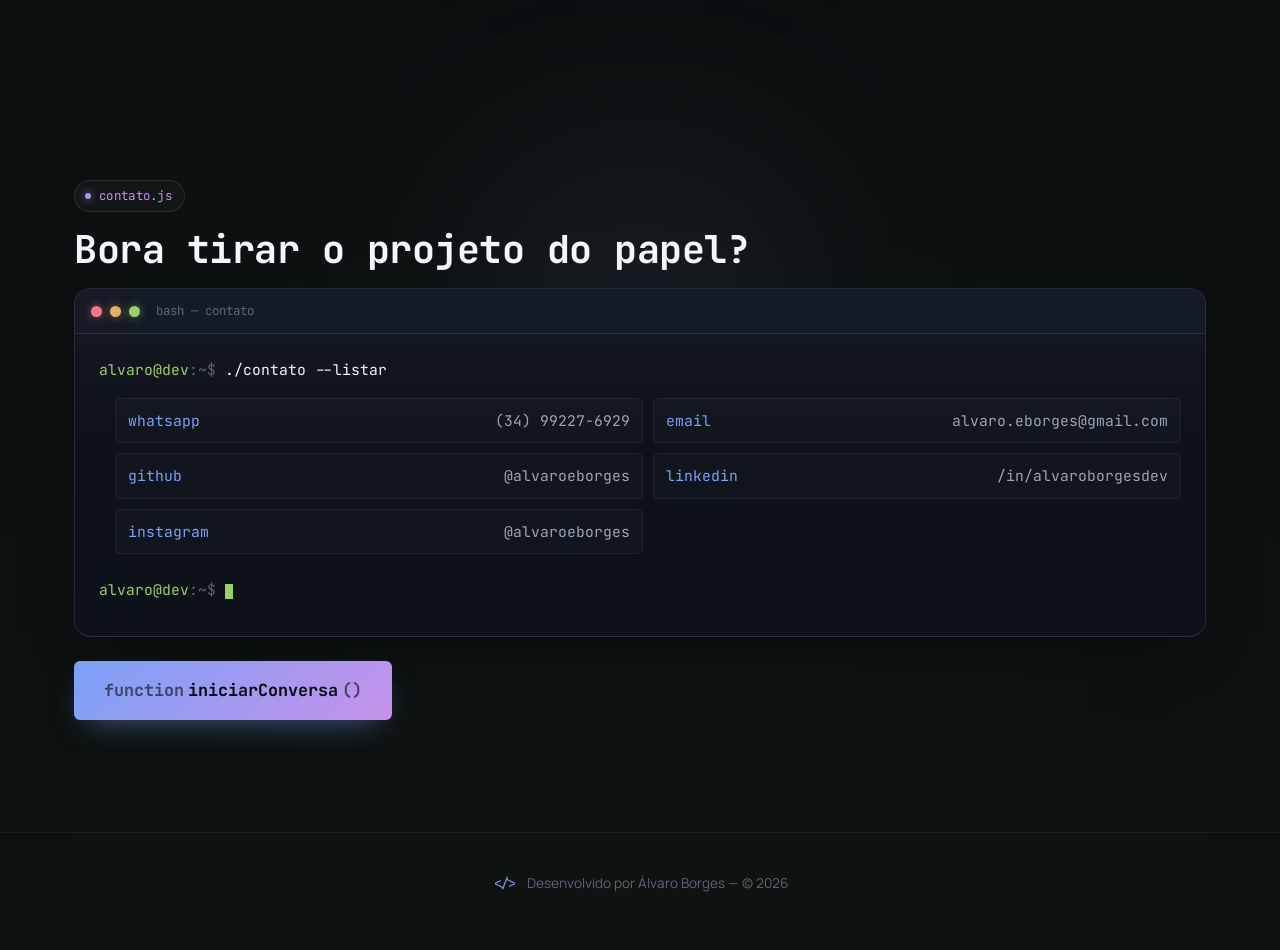
==== commit 10c02f67: "subir" ====
--- a/index.html
+++ b/index.html
@@ -58,7 +58,7 @@
         <p class="eyebrow reveal">// Desenvolvedor Front-End · </p>
 
         <h1 class="hero__title reveal">
-          Álvaro <span class="text-purple">Borges</span>
+          Álvaro<span class="text-purple">Borges</span>
         </h1>
 
         <p class="hero__typed reveal">
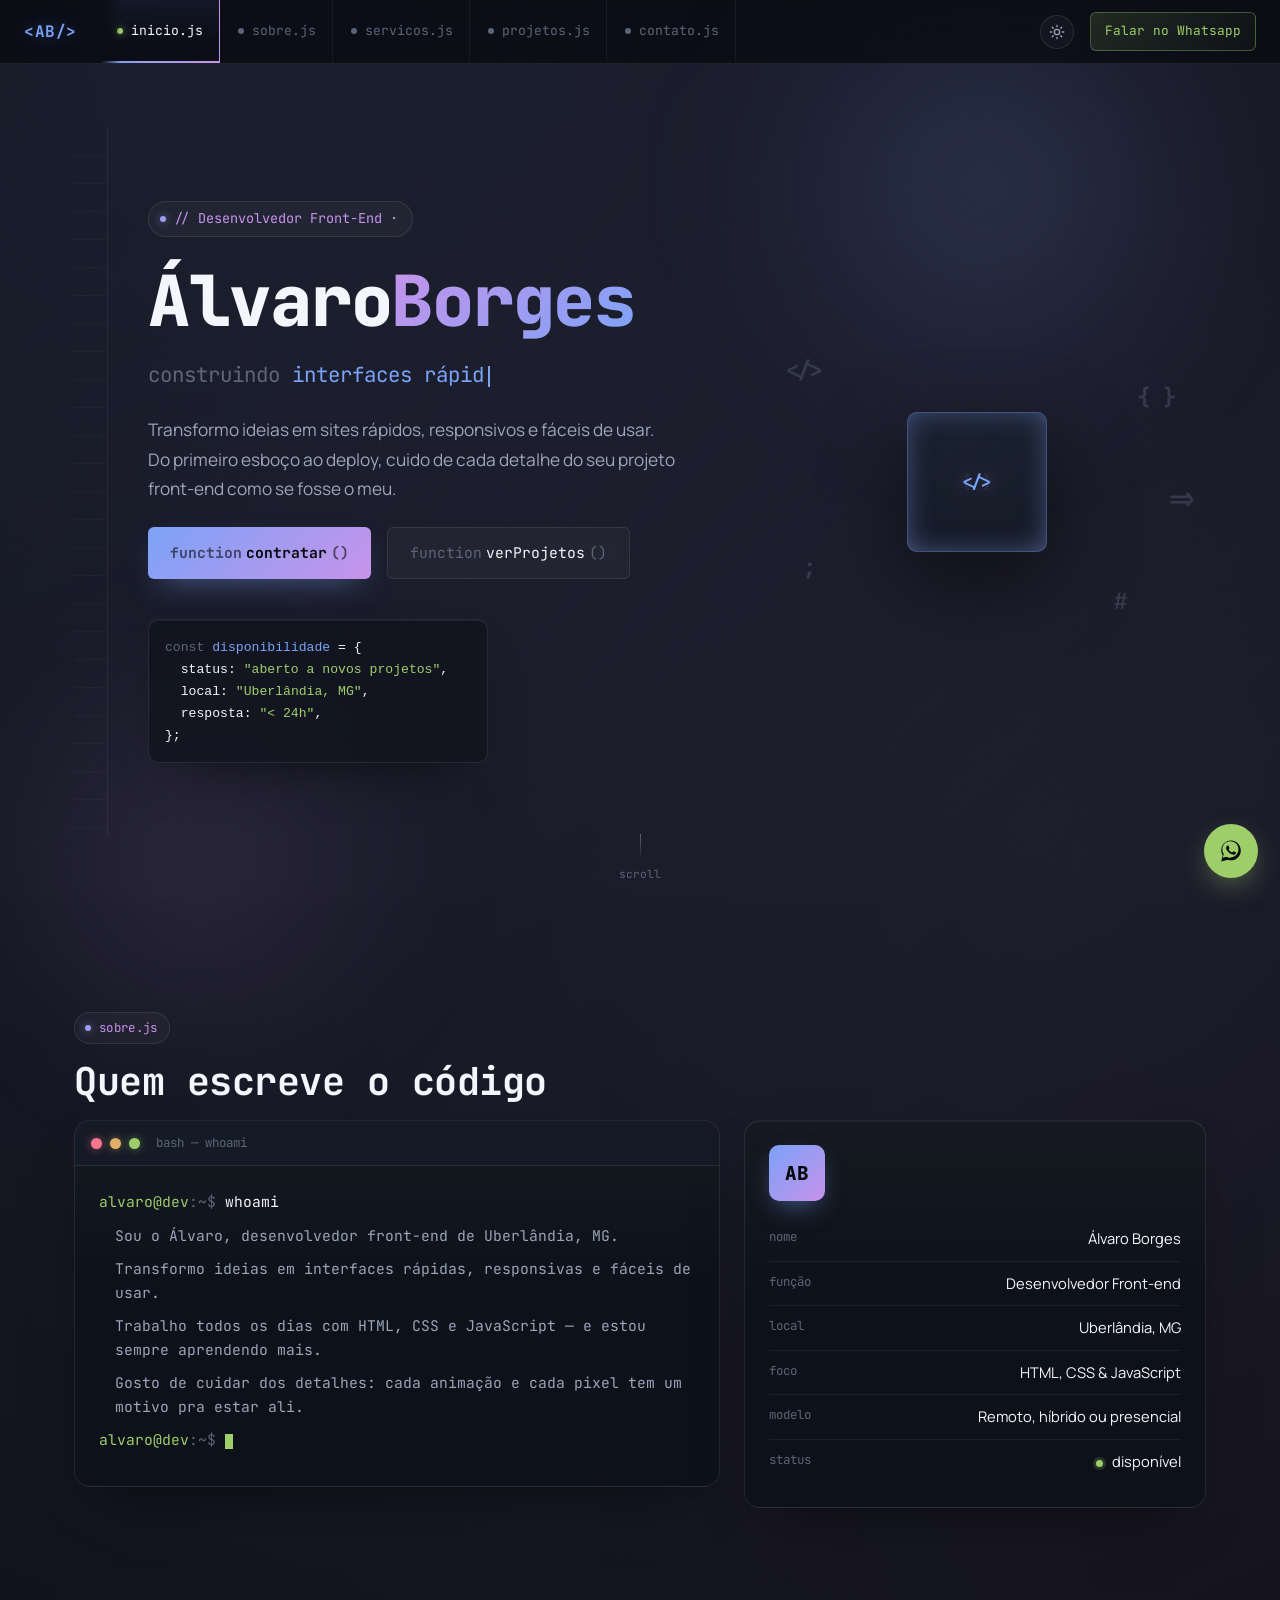
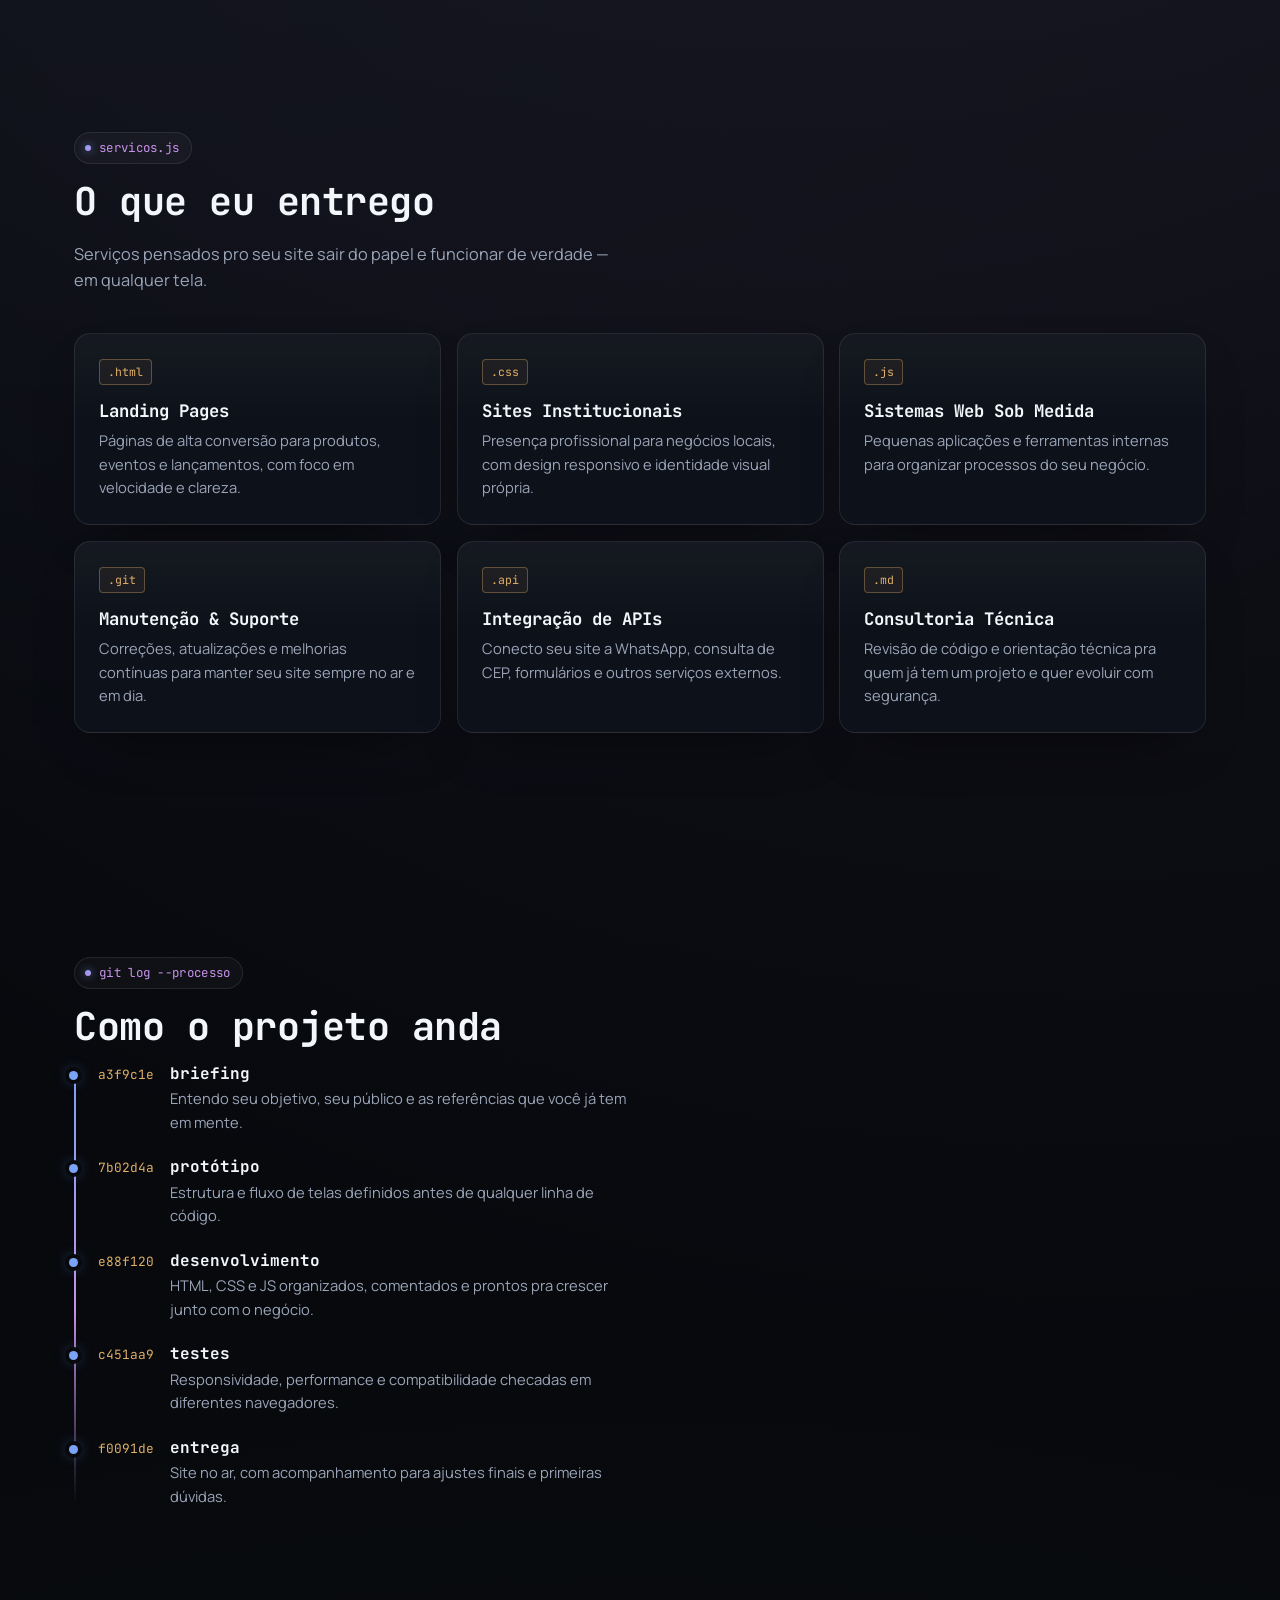
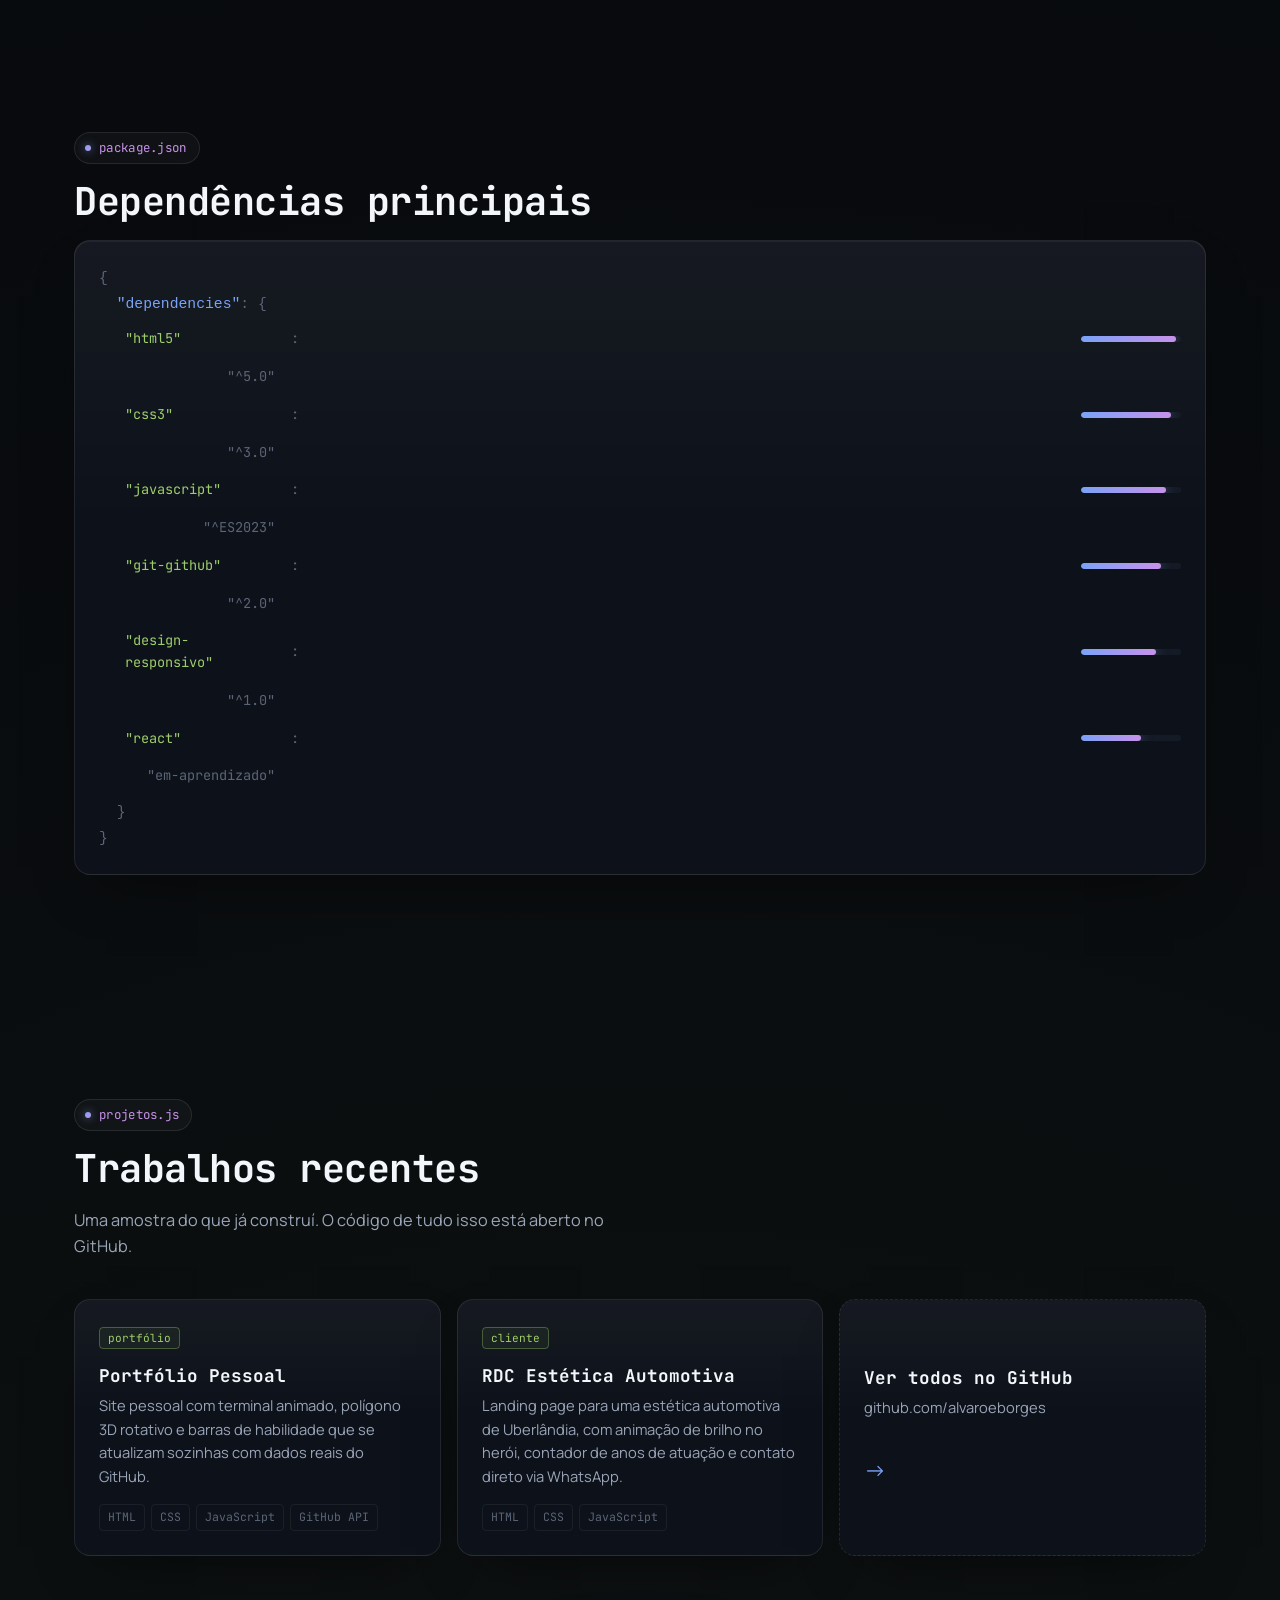
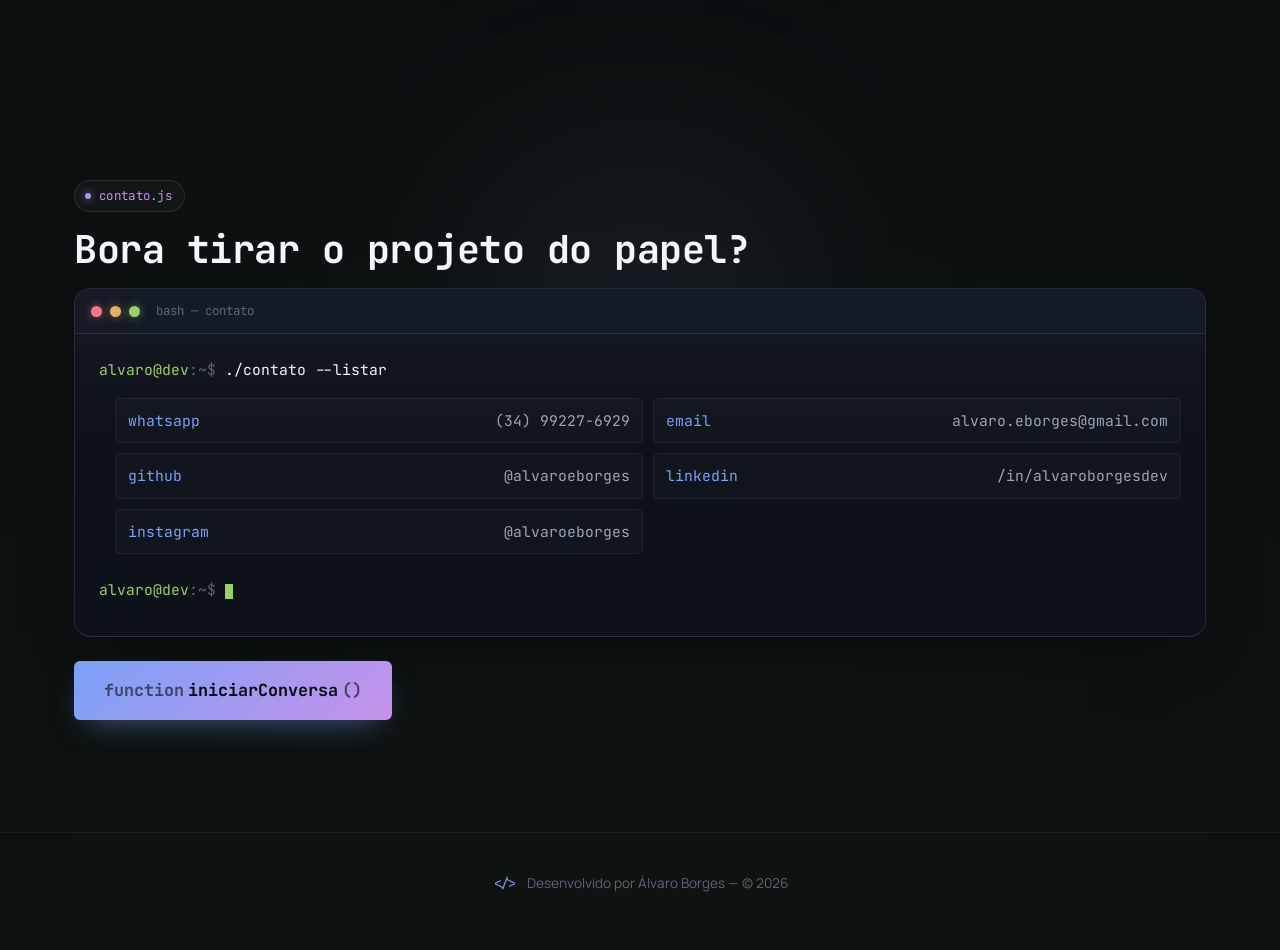
==== commit 06a6300b: "Adiciona tema claro/escuro, menu mobile com command palette e atualiza projeto RDC - Botão de altern" ====
--- a/index.html
+++ b/index.html
@@ -41,11 +41,33 @@
         <span class="tab__dot"></span> contato.js
       </a>
     </nav>
-    <a class="tabbar__cta"
-      href="https://wa.me/5534992276929?text=Ol%C3%A1%2C%20Alvaro!%20Vi%20seu%20site%20e%20quero%20conversar%20sobre%20um%20projeto."
-      target="_blank" rel="noopener">
-      Falar no Whatsapp
-    </a>
+    <div class="tabbar__actions">
+      <button type="button" class="theme-toggle" id="themeToggle" aria-pressed="false"
+        aria-label="Alternar para tema claro">
+        <svg class="theme-toggle__icon theme-toggle__icon--sun" viewBox="0 0 24 24" fill="none" stroke="currentColor"
+          stroke-width="2" stroke-linecap="round" aria-hidden="true">
+          <circle cx="12" cy="12" r="4"></circle>
+          <path
+            d="M12 2v2M12 20v2M4.93 4.93l1.41 1.41M17.66 17.66l1.41 1.41M2 12h2M20 12h2M4.93 19.07l1.41-1.41M17.66 6.34l1.41-1.41">
+          </path>
+        </svg>
+        <svg class="theme-toggle__icon theme-toggle__icon--moon" viewBox="0 0 24 24" fill="none"
+          stroke="currentColor" stroke-width="2" stroke-linecap="round" stroke-linejoin="round" aria-hidden="true">
+          <path d="M21 12.79A9 9 0 1 1 11.21 3 7 7 0 0 0 21 12.79z"></path>
+        </svg>
+      </button>
+
+      <a class="tabbar__cta"
+        href="https://wa.me/5534992276929?text=Ol%C3%A1%2C%20Alvaro!%20Vi%20seu%20site%20e%20quero%20conversar%20sobre%20um%20projeto."
+        target="_blank" rel="noopener">
+        Falar no Whatsapp
+      </a>
+
+      <button type="button" class="tabbar__menu-btn" id="menuBtn" aria-label="Abrir navegação rápida"
+        aria-haspopup="dialog" aria-expanded="false">
+        <span></span><span></span><span></span>
+      </button>
+    </div>
   </header>
 
   <main>
@@ -336,7 +358,7 @@
           <div class="project-card__top">
             <span class="project-card__tag">cliente</span>
           </div>
-          <h3>JetCar Estética Automotiva</h3>
+          <h3>RDC Estética Automotiva</h3>
           <p>Landing page para uma estética automotiva de Uberlândia, com animação de brilho no herói, contador de anos
             de atuação e contato direto via WhatsApp.</p>
           <ul class="project-card__stack">
@@ -414,6 +436,39 @@
     <p>Desenvolvido por Álvaro Borges — © <span id="year"></span></p>
   </footer>
 
+  <!-- ===== COMMAND PALETTE (navegação rápida / menu mobile) ===== -->
+  <div class="cmdk" id="cmdk" hidden>
+    <div class="cmdk__backdrop" data-cmdk-close></div>
+    <div class="cmdk__panel" role="dialog" aria-modal="true" aria-label="Navegação rápida">
+      <div class="cmdk__header">
+        <span class="cmdk__prompt">&gt;</span>
+        <input type="text" class="cmdk__input" id="cmdkInput" placeholder="Ir para uma seção..."
+          autocomplete="off" aria-label="Buscar seção">
+        <kbd class="cmdk__esc">esc</kbd>
+      </div>
+      <ul class="cmdk__list" id="cmdkList">
+        <li><button type="button" class="cmdk__item" data-target="#inicio"><span
+              class="cmdk__item-icon">01</span>inicio.js<span class="cmdk__item-hint">Início</span></button></li>
+        <li><button type="button" class="cmdk__item" data-target="#sobre"><span
+              class="cmdk__item-icon">02</span>sobre.js<span class="cmdk__item-hint">Quem sou eu</span></button></li>
+        <li><button type="button" class="cmdk__item" data-target="#servicos"><span
+              class="cmdk__item-icon">03</span>servicos.js<span class="cmdk__item-hint">O que eu entrego</span></button>
+        </li>
+        <li><button type="button" class="cmdk__item" data-target="#processo"><span
+              class="cmdk__item-icon">04</span>processo.js<span class="cmdk__item-hint">Como trabalho</span></button>
+        </li>
+        <li><button type="button" class="cmdk__item" data-target="#stack"><span
+              class="cmdk__item-icon">05</span>stack.js<span class="cmdk__item-hint">Tecnologias</span></button></li>
+        <li><button type="button" class="cmdk__item" data-target="#projetos"><span
+              class="cmdk__item-icon">06</span>projetos.js<span class="cmdk__item-hint">Trabalhos recentes</span></button>
+        </li>
+        <li><button type="button" class="cmdk__item" data-target="#contato"><span
+              class="cmdk__item-icon">07</span>contato.js<span class="cmdk__item-hint">Fale comigo</span></button>
+        </li>
+      </ul>
+    </div>
+  </div>
+
   <a href="https://wa.me/5534992276929?text=Ol%C3%A1%2C%20Alvaro!%20Vi%20seu%20site%20e%20quero%20conversar%20sobre%20um%20projeto."
     class="whatsapp-fab" target="_blank" rel="noopener" aria-label="Chamar no WhatsApp">
     <svg viewBox="0 0 32 32" width="26" height="26" fill="currentColor" aria-hidden="true">
--- a/style.css
+++ b/style.css
@@ -46,12 +46,40 @@
   --header-h: 64px;
   --max-w: 1180px;
 
+  --bg-void-rgb: 7, 9, 13;
+
   /* --- profundidade / motion --- */
   --ease-premium: cubic-bezier(0.16, 1, 0.3, 1);
   --shadow-card: 0 24px 60px -32px rgba(0, 0, 0, 0.75);
   --shadow-card-hover: 0 28px 70px -24px rgba(122, 162, 247, 0.28);
   --glow-blue: 0 0 40px -8px rgba(122, 162, 247, 0.55);
   --glow-purple: 0 0 40px -8px rgba(199, 146, 234, 0.5);
+}
+
+/* --- tema claro (opcional, ativado via botão / localStorage) --- */
+:root[data-theme="light"] {
+  color-scheme: light;
+
+  --bg-void: #f4f5f9;
+  --bg-panel: #ffffff;
+  --bg-elevated: #eef0f6;
+  --border-line: rgba(18, 22, 34, 0.1);
+  --border-soft: rgba(18, 22, 34, 0.07);
+
+  --text-primary: #12151c;
+  --text-secondary: #4a5265;
+  --text-dim: #8891a4;
+
+  --accent-purple: #8a4fd6;
+  --accent-blue: #3763d6;
+  --accent-green: #3f8f24;
+  --accent-orange: #a3690f;
+  --accent-red: #d13a58;
+
+  --shadow-card: 0 20px 45px -30px rgba(18, 22, 34, 0.35);
+  --shadow-card-hover: 0 24px 55px -24px rgba(55, 99, 214, 0.22);
+
+  --bg-void-rgb: 244, 245, 249;
 }
 
 /* =========================================================
@@ -128,14 +156,14 @@
   align-items: center;
   gap: var(--space-3);
   padding: 0 var(--space-3);
-  background: rgba(7, 9, 13, 0.72);
+  background: rgba(var(--bg-void-rgb), 0.72);
   backdrop-filter: blur(14px) saturate(140%);
   -webkit-backdrop-filter: blur(14px) saturate(140%);
   border-bottom: 1px solid var(--border-line);
   transition: background 0.3s ease, box-shadow 0.3s ease, border-color 0.3s ease;
 }
 .tabbar.is-scrolled {
-  background: rgba(7, 9, 13, 0.9);
+  background: rgba(var(--bg-void-rgb), 0.9);
   border-bottom-color: rgba(255, 255, 255, 0.12);
   box-shadow: 0 20px 40px -28px rgba(0, 0, 0, 0.9);
 }
@@ -209,9 +237,179 @@
   box-shadow: 0 10px 26px -12px rgba(158, 206, 106, 0.55);
 }
 
+.tabbar__actions {
+  display: flex;
+  align-items: center;
+  gap: var(--space-2);
+  flex: 0 0 auto;
+}
+
+/* --- botão de alternância de tema --- */
+.theme-toggle {
+  flex: none;
+  width: 34px;
+  height: 34px;
+  display: flex;
+  align-items: center;
+  justify-content: center;
+  border-radius: 50%;
+  border: 1px solid var(--border-line);
+  background: rgba(255, 255, 255, 0.03);
+  color: var(--text-secondary);
+  transition: background 0.2s ease, border-color 0.2s ease, color 0.2s ease, transform 0.2s ease;
+}
+.theme-toggle:hover {
+  border-color: var(--accent-blue);
+  color: var(--accent-blue);
+  transform: translateY(-1px);
+}
+.theme-toggle__icon { width: 16px; height: 16px; }
+.theme-toggle__icon--moon { display: none; }
+:root[data-theme="light"] .theme-toggle__icon--sun { display: none; }
+:root[data-theme="light"] .theme-toggle__icon--moon { display: block; }
+
+/* --- botão de menu mobile (abre a command palette) --- */
+.tabbar__menu-btn {
+  display: none;
+  flex: none;
+  width: 34px;
+  height: 34px;
+  flex-direction: column;
+  align-items: center;
+  justify-content: center;
+  gap: 5px;
+  border-radius: var(--radius-sm);
+  border: 1px solid var(--border-line);
+  background: rgba(255, 255, 255, 0.03);
+  transition: border-color 0.2s ease, background 0.2s ease;
+}
+.tabbar__menu-btn span {
+  width: 16px;
+  height: 2px;
+  border-radius: 2px;
+  background: var(--text-secondary);
+  transition: background 0.2s ease;
+}
+.tabbar__menu-btn:hover {
+  border-color: var(--accent-blue);
+  background: rgba(122, 162, 247, 0.08);
+}
+.tabbar__menu-btn:hover span { background: var(--accent-blue); }
+
 @media (max-width: 720px) {
   .tabbar__cta { display: none; }
-}
+  .tabbar__tabs { display: none; }
+  .tabbar__menu-btn { display: flex; }
+}
+
+/* =========================================================
+   COMMAND PALETTE (navegação rápida / menu mobile)
+   Abre com o botão de menu no mobile ou com Ctrl/Cmd+K.
+   ========================================================= */
+.cmdk {
+  position: fixed;
+  inset: 0;
+  z-index: 200;
+  display: flex;
+  align-items: flex-start;
+  justify-content: center;
+  padding: 12vh 16px 16px;
+}
+.cmdk[hidden] { display: none; }
+
+.cmdk__backdrop {
+  position: absolute;
+  inset: 0;
+  background: rgba(5, 7, 11, 0.72);
+  backdrop-filter: blur(6px);
+  -webkit-backdrop-filter: blur(6px);
+}
+:root[data-theme="light"] .cmdk__backdrop { background: rgba(18, 22, 34, 0.35); }
+
+.cmdk__panel {
+  position: relative;
+  width: 100%;
+  max-width: 480px;
+  background: linear-gradient(180deg, rgba(255, 255, 255, 0.04), rgba(255, 255, 255, 0) 45%), var(--bg-panel);
+  border: 1px solid var(--border-line);
+  border-radius: var(--radius-lg);
+  box-shadow: var(--shadow-card), inset 0 1px 0 rgba(255, 255, 255, 0.05);
+  overflow: hidden;
+  animation: cmdkIn 0.22s var(--ease-premium);
+}
+@keyframes cmdkIn {
+  from { opacity: 0; transform: translateY(-8px) scale(0.98); }
+  to { opacity: 1; transform: none; }
+}
+
+.cmdk__header {
+  display: flex;
+  align-items: center;
+  gap: 8px;
+  padding: 12px 16px;
+  border-bottom: 1px solid var(--border-line);
+  font-family: var(--font-mono);
+}
+.cmdk__prompt { color: var(--accent-green); }
+.cmdk__input {
+  flex: 1;
+  background: transparent;
+  border: none;
+  outline: none;
+  font-family: var(--font-mono);
+  font-size: 0.95rem;
+  color: var(--text-primary);
+}
+.cmdk__input::placeholder { color: var(--text-dim); }
+.cmdk__esc {
+  font-family: var(--font-mono);
+  font-size: 0.68rem;
+  color: var(--text-dim);
+  border: 1px solid var(--border-line);
+  border-radius: 4px;
+  padding: 2px 6px;
+}
+
+.cmdk__list { max-height: 55vh; overflow-y: auto; padding: 6px; }
+.cmdk__item {
+  width: 100%;
+  display: flex;
+  align-items: center;
+  gap: 10px;
+  padding: 10px;
+  border-radius: var(--radius-sm);
+  font-family: var(--font-mono);
+  font-size: 0.88rem;
+  color: var(--text-secondary);
+  background: transparent;
+  border: none;
+  text-align: left;
+  transition: background 0.15s ease, color 0.15s ease;
+}
+.cmdk__item-icon {
+  flex: none;
+  width: 26px;
+  height: 26px;
+  display: flex;
+  align-items: center;
+  justify-content: center;
+  border-radius: 6px;
+  font-size: 0.68rem;
+  color: var(--accent-blue);
+  background: rgba(122, 162, 247, 0.08);
+  border: 1px solid var(--border-line);
+}
+.cmdk__item-hint { margin-left: auto; color: var(--text-dim); font-size: 0.78rem; }
+.cmdk__item:hover { background: rgba(122, 162, 247, 0.1); color: var(--text-primary); }
+.cmdk__empty {
+  padding: 16px;
+  text-align: center;
+  color: var(--text-dim);
+  font-family: var(--font-mono);
+  font-size: 0.85rem;
+}
+
+body.cmdk-open { overflow: hidden; }
 
 /* =========================================================
    UTILITÁRIOS DE SEÇÃO
@@ -1015,4 +1213,5 @@
   .cube-stage { transition: none; }
   .whatsapp-fab::before { animation: none; display: none; }
   .btn::after { display: none; }
-}
+  .cmdk__panel { animation: none; }
+}
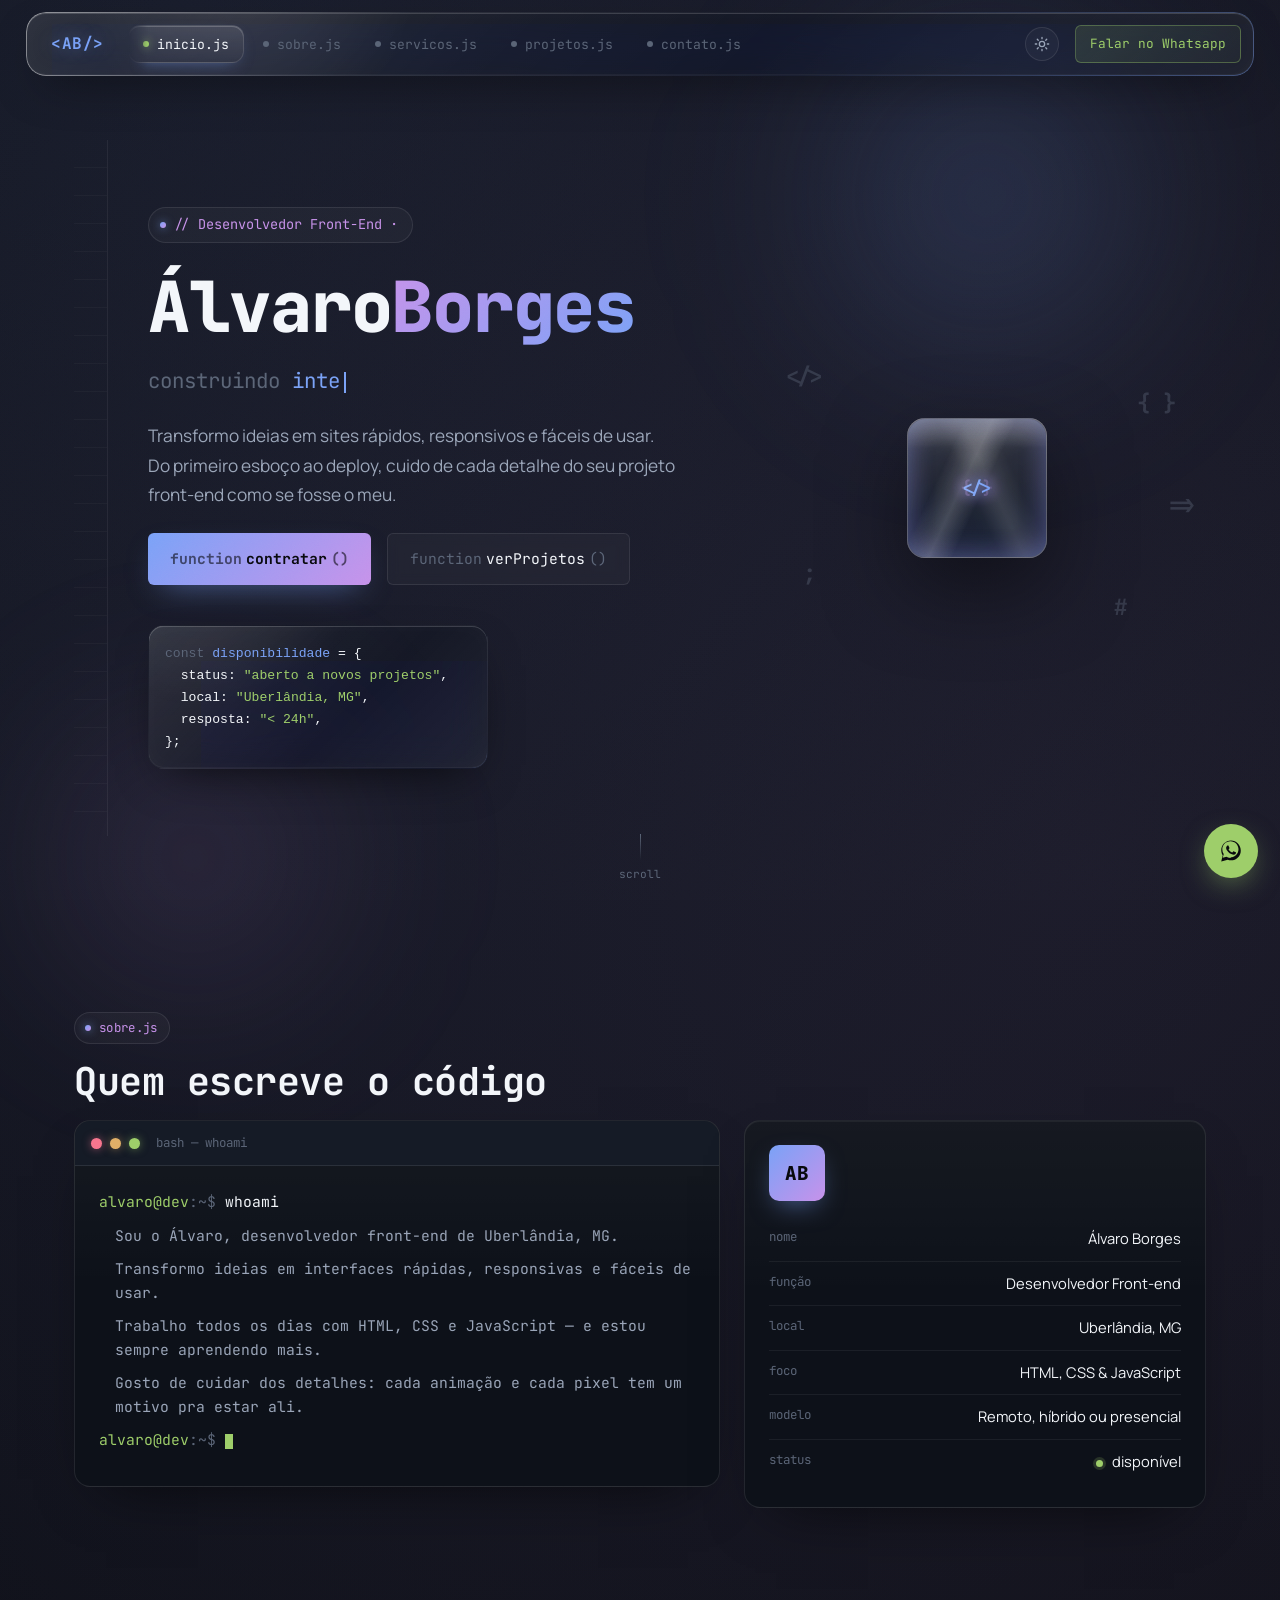
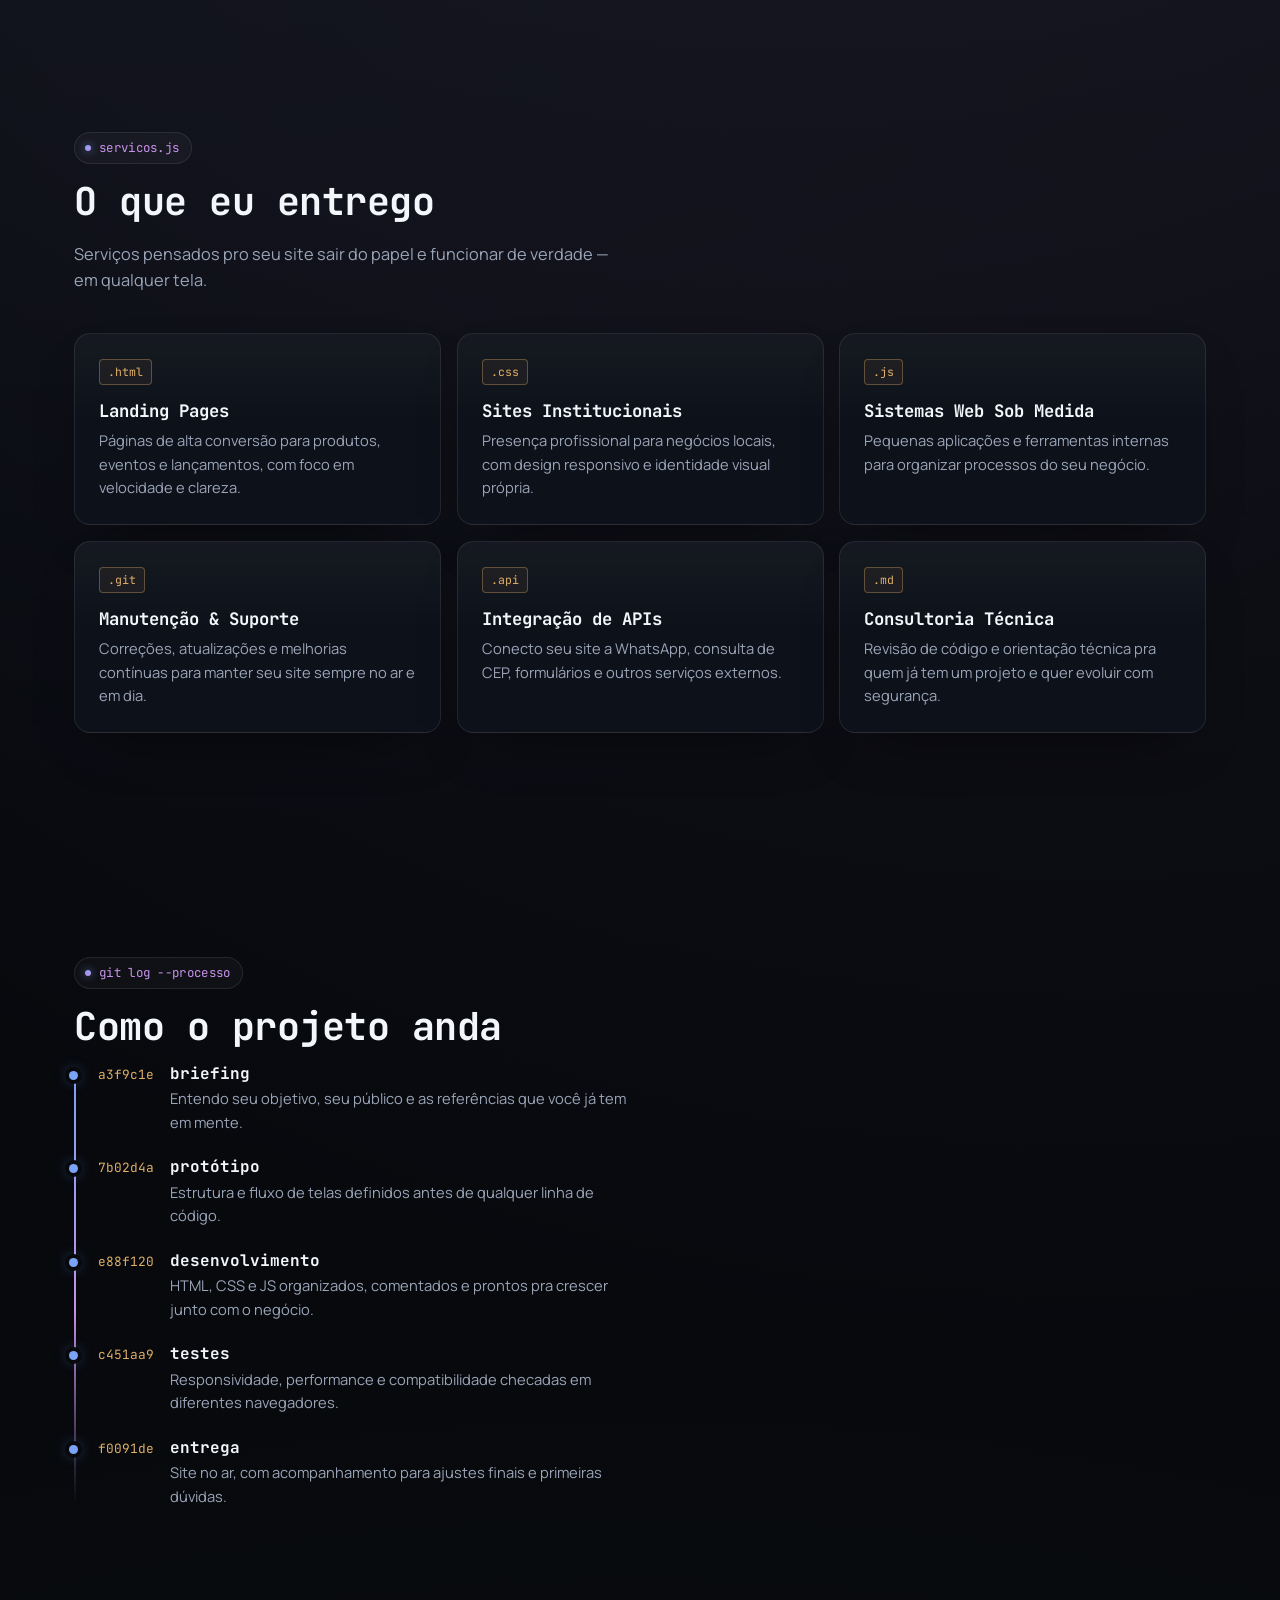
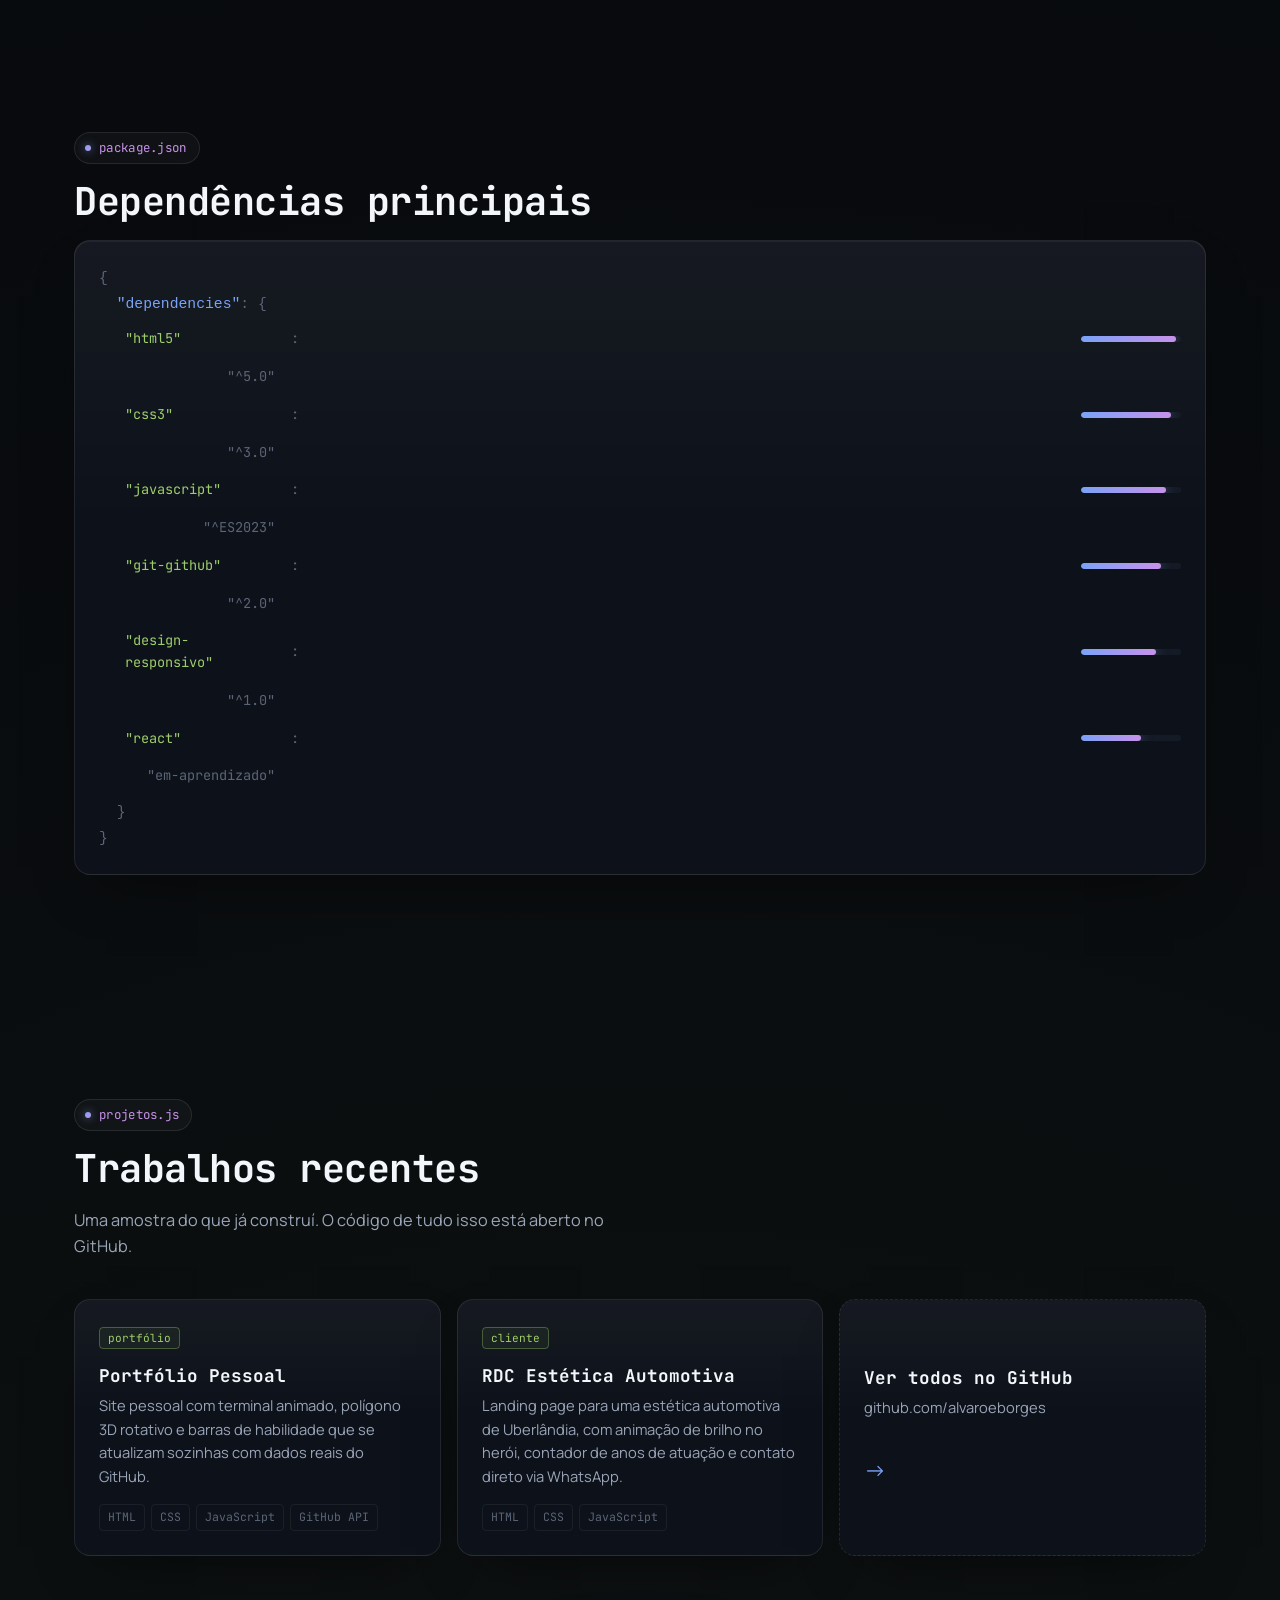
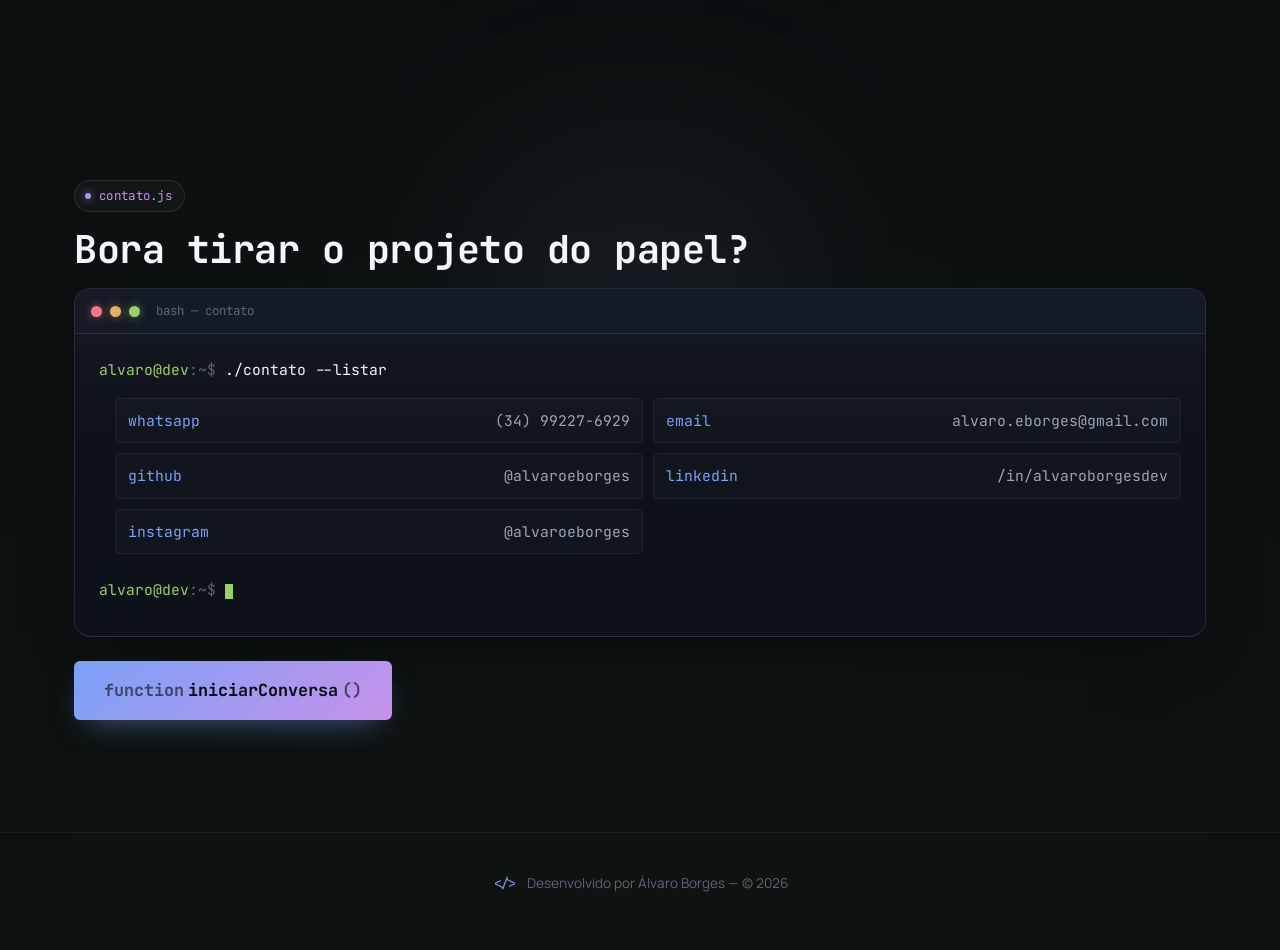
==== commit 8508d538: "atualização" ====
--- a/index.html
+++ b/index.html
@@ -19,8 +19,17 @@
 
 <body>
 
+  <!-- Filtro de refração do liquid glass (usado via backdrop-filter no Chromium) -->
+  <svg width="0" height="0" style="position:absolute" aria-hidden="true" focusable="false">
+    <filter id="liquid-glass" x="0" y="0" width="100%" height="100%" color-interpolation-filters="sRGB">
+      <feTurbulence type="fractalNoise" baseFrequency="0.006 0.011" numOctaves="2" seed="7" result="noise" />
+      <feGaussianBlur in="noise" stdDeviation="2.5" result="softNoise" />
+      <feDisplacementMap in="SourceGraphic" in2="softNoise" scale="34" xChannelSelector="R" yChannelSelector="G" />
+    </filter>
+  </svg>
+
   <!-- ===== BARRA DE ABAS (NAVEGAÇÃO) ===== -->
-  <header class="tabbar" id="tabbar">
+  <header class="tabbar glass glass--refract" id="tabbar">
     <div class="tabbar__brand">
       <span class="tabbar__logo">&lt;AB/&gt;</span>
     </div>
@@ -105,7 +114,7 @@
         </div>
 
         <div class="hero__meta reveal" aria-hidden="true">
-          <pre class="code-chip"><code><span class="text-dim">const</span> <span class="text-blue">disponibilidade</span> = {
+          <pre class="code-chip glass glass--refract"><code><span class="text-dim">const</span> <span class="text-blue">disponibilidade</span> = {
   status: <span class="text-green">"aberto a novos projetos"</span>,
   local: <span class="text-green">"Uberlândia, MG"</span>,
   resposta: <span class="text-green">"&lt; 24h"</span>,
@@ -439,7 +448,7 @@
   <!-- ===== COMMAND PALETTE (navegação rápida / menu mobile) ===== -->
   <div class="cmdk" id="cmdk" hidden>
     <div class="cmdk__backdrop" data-cmdk-close></div>
-    <div class="cmdk__panel" role="dialog" aria-modal="true" aria-label="Navegação rápida">
+    <div class="cmdk__panel glass glass--refract" role="dialog" aria-modal="true" aria-label="Navegação rápida">
       <div class="cmdk__header">
         <span class="cmdk__prompt">&gt;</span>
         <input type="text" class="cmdk__input" id="cmdkInput" placeholder="Ir para uma seção..."
--- a/style.css
+++ b/style.css
@@ -54,6 +54,27 @@
   --shadow-card-hover: 0 28px 70px -24px rgba(122, 162, 247, 0.28);
   --glow-blue: 0 0 40px -8px rgba(122, 162, 247, 0.55);
   --glow-purple: 0 0 40px -8px rgba(199, 146, 234, 0.5);
+
+  /* --- liquid glass --- */
+  --glass-blur: blur(18px) saturate(180%);
+  --glass-tint: rgba(16, 21, 31, 0.42);
+  --glass-tint-strong: rgba(13, 17, 25, 0.68);
+  --glass-sheen: linear-gradient(135deg,
+      rgba(255, 255, 255, 0.11) 0%,
+      rgba(255, 255, 255, 0.025) 38%,
+      rgba(255, 255, 255, 0) 60%,
+      rgba(255, 255, 255, 0.05) 100%);
+  --glass-edge: linear-gradient(135deg,
+      rgba(255, 255, 255, 0.5) 0%,
+      rgba(255, 255, 255, 0.08) 30%,
+      rgba(255, 255, 255, 0.03) 65%,
+      rgba(122, 162, 247, 0.4) 100%);
+  --glass-glare: rgba(255, 255, 255, 0.09);
+  --glass-shadow:
+    inset 0 1px 0 rgba(255, 255, 255, 0.16),
+    inset 0 -1px 0 rgba(255, 255, 255, 0.04),
+    inset 0 0 24px rgba(255, 255, 255, 0.025),
+    0 18px 50px -22px rgba(0, 0, 0, 0.8);
 }
 
 /* --- tema claro (opcional, ativado via botão / localStorage) --- */
@@ -80,6 +101,24 @@
   --shadow-card-hover: 0 24px 55px -24px rgba(55, 99, 214, 0.22);
 
   --bg-void-rgb: 244, 245, 249;
+
+  --glass-tint: rgba(255, 255, 255, 0.5);
+  --glass-tint-strong: rgba(255, 255, 255, 0.78);
+  --glass-sheen: linear-gradient(135deg,
+      rgba(255, 255, 255, 0.75) 0%,
+      rgba(255, 255, 255, 0.18) 40%,
+      rgba(255, 255, 255, 0) 60%,
+      rgba(255, 255, 255, 0.35) 100%);
+  --glass-edge: linear-gradient(135deg,
+      rgba(255, 255, 255, 1) 0%,
+      rgba(18, 22, 34, 0.07) 40%,
+      rgba(18, 22, 34, 0.12) 70%,
+      rgba(55, 99, 214, 0.35) 100%);
+  --glass-glare: rgba(255, 255, 255, 0.55);
+  --glass-shadow:
+    inset 0 1px 0 rgba(255, 255, 255, 0.95),
+    inset 0 -1px 0 rgba(18, 22, 34, 0.04),
+    0 18px 45px -24px rgba(18, 22, 34, 0.35);
 }
 
 /* =========================================================
@@ -89,7 +128,7 @@
 
 html {
   scroll-behavior: smooth;
-  scroll-padding-top: calc(var(--header-h) + 16px);
+  scroll-padding-top: calc(var(--header-h) + 28px);
   color-scheme: dark;
 }
 
@@ -145,27 +184,75 @@
 .text-dim    { color: var(--text-dim); }
 
 /* =========================================================
-   BARRA DE ABAS (HEADER / NAV)
+   LIQUID GLASS
+   Material reutilizável: tinta translúcida + brilho diagonal,
+   borda com luz (anel em gradiente), reflexo que segue o mouse
+   e, no Chromium desktop, refração leve via filtro SVG
+   (#liquid-glass, no index.html). Componentes podem trocar
+   --glass-tint para ajustar a opacidade.
+   ========================================================= */
+.glass {
+  position: relative;
+  background: var(--glass-sheen), var(--glass-tint);
+  -webkit-backdrop-filter: var(--glass-blur);
+  backdrop-filter: var(--glass-blur);
+  border: 1px solid transparent;
+  box-shadow: var(--glass-shadow);
+}
+/* borda iluminada: anel de 1px em gradiente */
+.glass::before {
+  content: '';
+  position: absolute;
+  inset: -1px;
+  border-radius: inherit;
+  padding: 1px;
+  background: var(--glass-edge);
+  -webkit-mask: linear-gradient(#000 0 0) content-box, linear-gradient(#000 0 0);
+  -webkit-mask-composite: xor;
+  mask: linear-gradient(#000 0 0) content-box exclude, linear-gradient(#000 0 0);
+  pointer-events: none;
+}
+/* reflexo especular que acompanha o ponteiro (--mx/--my via JS) */
+.glass::after {
+  content: '';
+  position: absolute;
+  inset: 0;
+  border-radius: inherit;
+  background: radial-gradient(260px circle at var(--mx, 18%) var(--my, -60%), var(--glass-glare), transparent 65%);
+  pointer-events: none;
+  transition: opacity 0.3s ease;
+}
+/* conteúdo sempre acima do brilho/borda */
+.glass > * { position: relative; z-index: 1; }
+/* refração (só Chromium desktop — classe adicionada pelo script.js) */
+html.lg-refract .glass--refract {
+  -webkit-backdrop-filter: var(--glass-blur) url(#liquid-glass);
+  backdrop-filter: var(--glass-blur) url(#liquid-glass);
+}
+
+/* =========================================================
+   BARRA DE ABAS (HEADER / NAV) — pílula flutuante
    ========================================================= */
 .tabbar {
   position: sticky;
-  top: 0;
+  top: 12px;
   z-index: 100;
   height: var(--header-h);
+  width: min(calc(100% - 24px), calc(var(--max-w) + 48px));
+  margin: 12px auto 0;
   display: flex;
   align-items: center;
   gap: var(--space-3);
-  padding: 0 var(--space-3);
-  background: rgba(var(--bg-void-rgb), 0.72);
-  backdrop-filter: blur(14px) saturate(140%);
-  -webkit-backdrop-filter: blur(14px) saturate(140%);
-  border-bottom: 1px solid var(--border-line);
-  transition: background 0.3s ease, box-shadow 0.3s ease, border-color 0.3s ease;
+  padding: 0 12px 0 var(--space-3);
+  border-radius: 20px;
+  transition: box-shadow 0.3s ease;
 }
 .tabbar.is-scrolled {
-  background: rgba(var(--bg-void-rgb), 0.9);
-  border-bottom-color: rgba(255, 255, 255, 0.12);
-  box-shadow: 0 20px 40px -28px rgba(0, 0, 0, 0.9);
+  --glass-tint: var(--glass-tint-strong);
+  box-shadow: var(--glass-shadow), 0 24px 50px -24px rgba(0, 0, 0, 0.55);
+}
+@media (max-width: 720px) {
+  .tabbar { top: 8px; margin-top: 8px; width: calc(100% - 16px); padding: 0 10px 0 var(--space-2); border-radius: 16px; }
 }
 
 .tabbar__brand { flex: 0 0 auto; }
@@ -179,8 +266,8 @@
 
 .tabbar__tabs {
   display: flex;
-  align-items: stretch;
-  gap: 2px;
+  align-items: center;
+  gap: 4px;
   overflow-x: auto;
   scrollbar-width: none;
   flex: 1 1 auto;
@@ -194,20 +281,30 @@
   display: flex;
   align-items: center;
   gap: 8px;
-  padding: 0 var(--space-2);
+  height: 38px;
+  padding: 0 14px;
   font-family: var(--font-mono);
   font-size: 0.82rem;
   color: var(--text-dim);
   white-space: nowrap;
-  border-bottom: 2px solid transparent;
-  border-right: 1px solid var(--border-soft);
-  transition: color 0.2s ease, background 0.2s ease, border-color 0.2s ease;
-}
-.tab:hover { color: var(--text-secondary); background: rgba(255,255,255,0.03); }
+  border: 1px solid transparent;
+  border-radius: 12px;
+  transition: color 0.2s ease, background 0.25s ease, border-color 0.25s ease, box-shadow 0.25s ease;
+}
+.tab:hover { color: var(--text-secondary); background: rgba(255,255,255,0.04); }
+.tab:focus-visible { border-radius: 12px; }
+/* aba ativa = "gota" de vidro dentro da pílula */
 .tab.is-active {
   color: var(--text-primary);
-  background: linear-gradient(180deg, rgba(122, 162, 247, 0.08), transparent 70%);
-  border-image: linear-gradient(90deg, var(--accent-blue), var(--accent-purple)) 1;
+  background: linear-gradient(180deg, rgba(255, 255, 255, 0.11), rgba(255, 255, 255, 0.03));
+  border-color: rgba(255, 255, 255, 0.12);
+  box-shadow: inset 0 1px 0 rgba(255, 255, 255, 0.2), 0 6px 18px -10px rgba(122, 162, 247, 0.7);
+}
+:root[data-theme="light"] .tab:hover { background: rgba(255, 255, 255, 0.5); }
+:root[data-theme="light"] .tab.is-active {
+  background: linear-gradient(180deg, rgba(255, 255, 255, 0.95), rgba(255, 255, 255, 0.6));
+  border-color: rgba(18, 22, 34, 0.08);
+  box-shadow: inset 0 1px 0 #fff, 0 6px 16px -10px rgba(55, 99, 214, 0.45);
 }
 .tab__dot {
   width: 6px; height: 6px;
@@ -320,20 +417,18 @@
 .cmdk__backdrop {
   position: absolute;
   inset: 0;
-  background: rgba(5, 7, 11, 0.72);
-  backdrop-filter: blur(6px);
-  -webkit-backdrop-filter: blur(6px);
-}
-:root[data-theme="light"] .cmdk__backdrop { background: rgba(18, 22, 34, 0.35); }
+  background: rgba(5, 7, 11, 0.5);
+  backdrop-filter: blur(4px);
+  -webkit-backdrop-filter: blur(4px);
+}
+:root[data-theme="light"] .cmdk__backdrop { background: rgba(18, 22, 34, 0.22); }
 
 .cmdk__panel {
-  position: relative;
+  --glass-tint: var(--glass-tint-strong);
   width: 100%;
   max-width: 480px;
-  background: linear-gradient(180deg, rgba(255, 255, 255, 0.04), rgba(255, 255, 255, 0) 45%), var(--bg-panel);
-  border: 1px solid var(--border-line);
-  border-radius: var(--radius-lg);
-  box-shadow: var(--shadow-card), inset 0 1px 0 rgba(255, 255, 255, 0.05);
+  border-radius: 22px;
+  box-shadow: var(--glass-shadow), 0 40px 80px -30px rgba(0, 0, 0, 0.7);
   overflow: hidden;
   animation: cmdkIn 0.22s var(--ease-premium);
 }
@@ -477,7 +572,7 @@
   grid-template-columns: auto 1.1fr 0.9fr;
   align-items: center;
   gap: var(--space-4);
-  min-height: calc(100vh - var(--header-h));
+  min-height: calc(100vh - var(--header-h) - 12px);
   padding-top: var(--space-5);
   padding-bottom: var(--space-5);
 }
@@ -650,17 +745,13 @@
 
 .code-chip {
   margin: 0;
-  background: rgba(13, 17, 25, 0.65);
-  backdrop-filter: blur(14px);
-  border: 1px solid var(--border-line);
-  border-radius: var(--radius-md);
+  border-radius: var(--radius-lg);
   padding: var(--space-2);
   font-family: var(--font-mono);
   font-size: 0.82rem;
   color: var(--text-primary);
   overflow-x: auto;
   max-width: 340px;
-  box-shadow: var(--shadow-card), inset 0 1px 0 rgba(255, 255, 255, 0.05);
 }
 
 /* --- cena 3D do herói --- */
@@ -703,11 +794,34 @@
   font-family: var(--font-mono);
   font-weight: 700;
   font-size: 1.1rem;
-  background: linear-gradient(160deg, rgba(26, 33, 48, 0.85), rgba(21, 27, 38, 0.6));
-  border: 1px solid rgba(122, 162, 247, 0.35);
-  border-radius: var(--radius-md);
-  backdrop-filter: blur(6px);
+  /* vidro: tinta bem translúcida + brilho diagonal */
+  background:
+    linear-gradient(150deg, rgba(255, 255, 255, 0.16), rgba(255, 255, 255, 0.03) 45%, rgba(122, 162, 247, 0.08)),
+    rgba(16, 21, 31, 0.42);
+  border: 1px solid rgba(255, 255, 255, 0.2);
+  border-radius: 18px;
+  backdrop-filter: blur(8px) saturate(170%);
+  -webkit-backdrop-filter: blur(8px) saturate(170%);
   color: var(--accent-blue);
+  text-shadow: 0 0 14px currentColor;
+}
+/* faixa especular — dá a leitura de "vidro" em cada face */
+.cube__face::before {
+  content: '';
+  position: absolute;
+  inset: 0;
+  border-radius: inherit;
+  background:
+    linear-gradient(115deg, transparent 28%, rgba(255, 255, 255, 0.18) 42%, transparent 54%),
+    linear-gradient(180deg, rgba(255, 255, 255, 0.14), transparent 22%);
+  pointer-events: none;
+}
+:root[data-theme="light"] .cube__face {
+  background:
+    linear-gradient(150deg, rgba(255, 255, 255, 0.85), rgba(255, 255, 255, 0.35) 45%, rgba(55, 99, 214, 0.08)),
+    rgba(255, 255, 255, 0.35);
+  border-color: rgba(255, 255, 255, 0.9);
+  text-shadow: none;
 }
 .cube__face--front  { transform: translateZ(70px); color: var(--accent-blue); box-shadow: inset 0 0 30px -8px rgba(122,162,247,0.5); }
 .cube__face--back   { transform: translateZ(-70px) rotateY(180deg); color: var(--accent-purple); box-shadow: inset 0 0 30px -8px rgba(199,146,234,0.45); }
@@ -1214,4 +1328,23 @@
   .whatsapp-fab::before { animation: none; display: none; }
   .btn::after { display: none; }
   .cmdk__panel { animation: none; }
-}
+  .glass::after { transition: none; }
+}
+
+/* =========================================================
+   LIQUID GLASS — fallbacks
+   ========================================================= */
+/* navegador sem backdrop-filter: vidro vira painel sólido */
+@supports not ((backdrop-filter: blur(1px)) or (-webkit-backdrop-filter: blur(1px))) {
+  .glass { background: var(--glass-sheen), var(--bg-panel); }
+}
+/* usuário pediu menos transparência no sistema */
+@media (prefers-reduced-transparency: reduce) {
+  .glass,
+  html.lg-refract .glass--refract {
+    background: var(--bg-panel);
+    -webkit-backdrop-filter: none;
+    backdrop-filter: none;
+  }
+  .glass::after { display: none; }
+}
